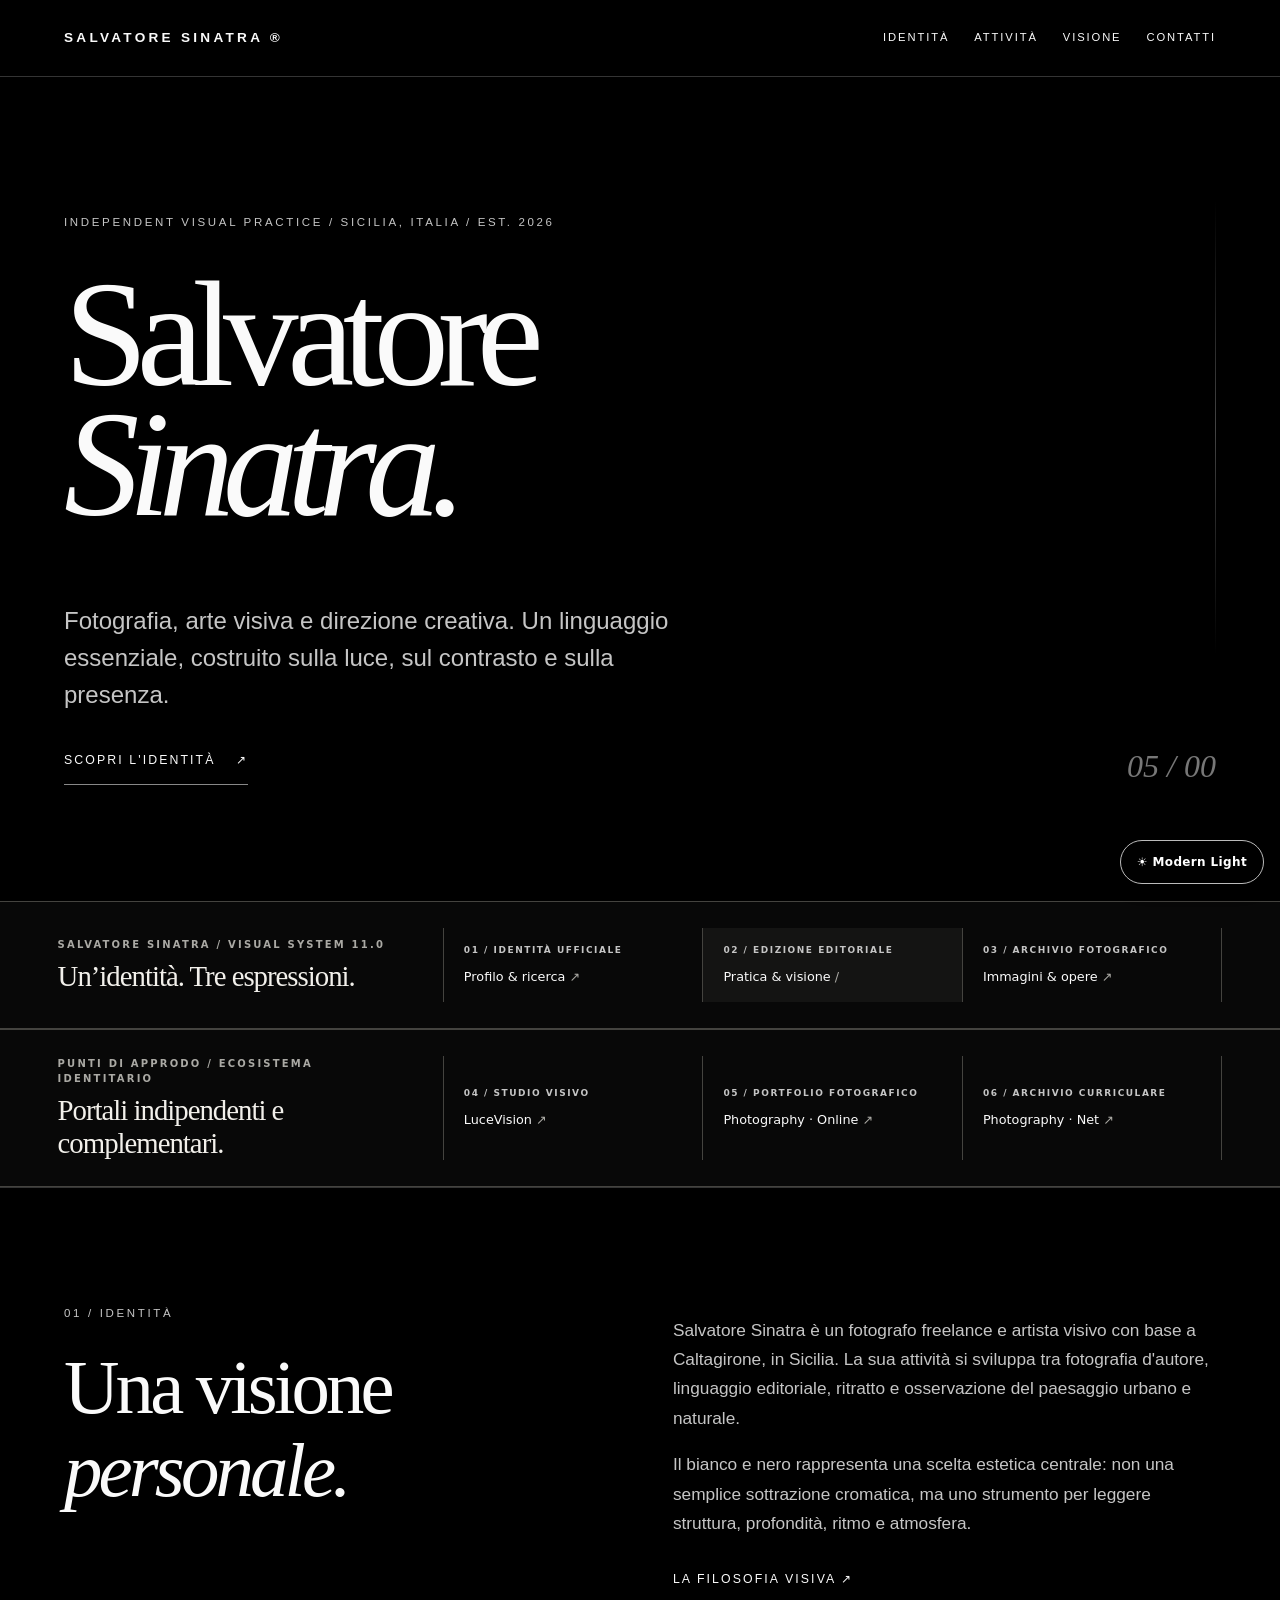
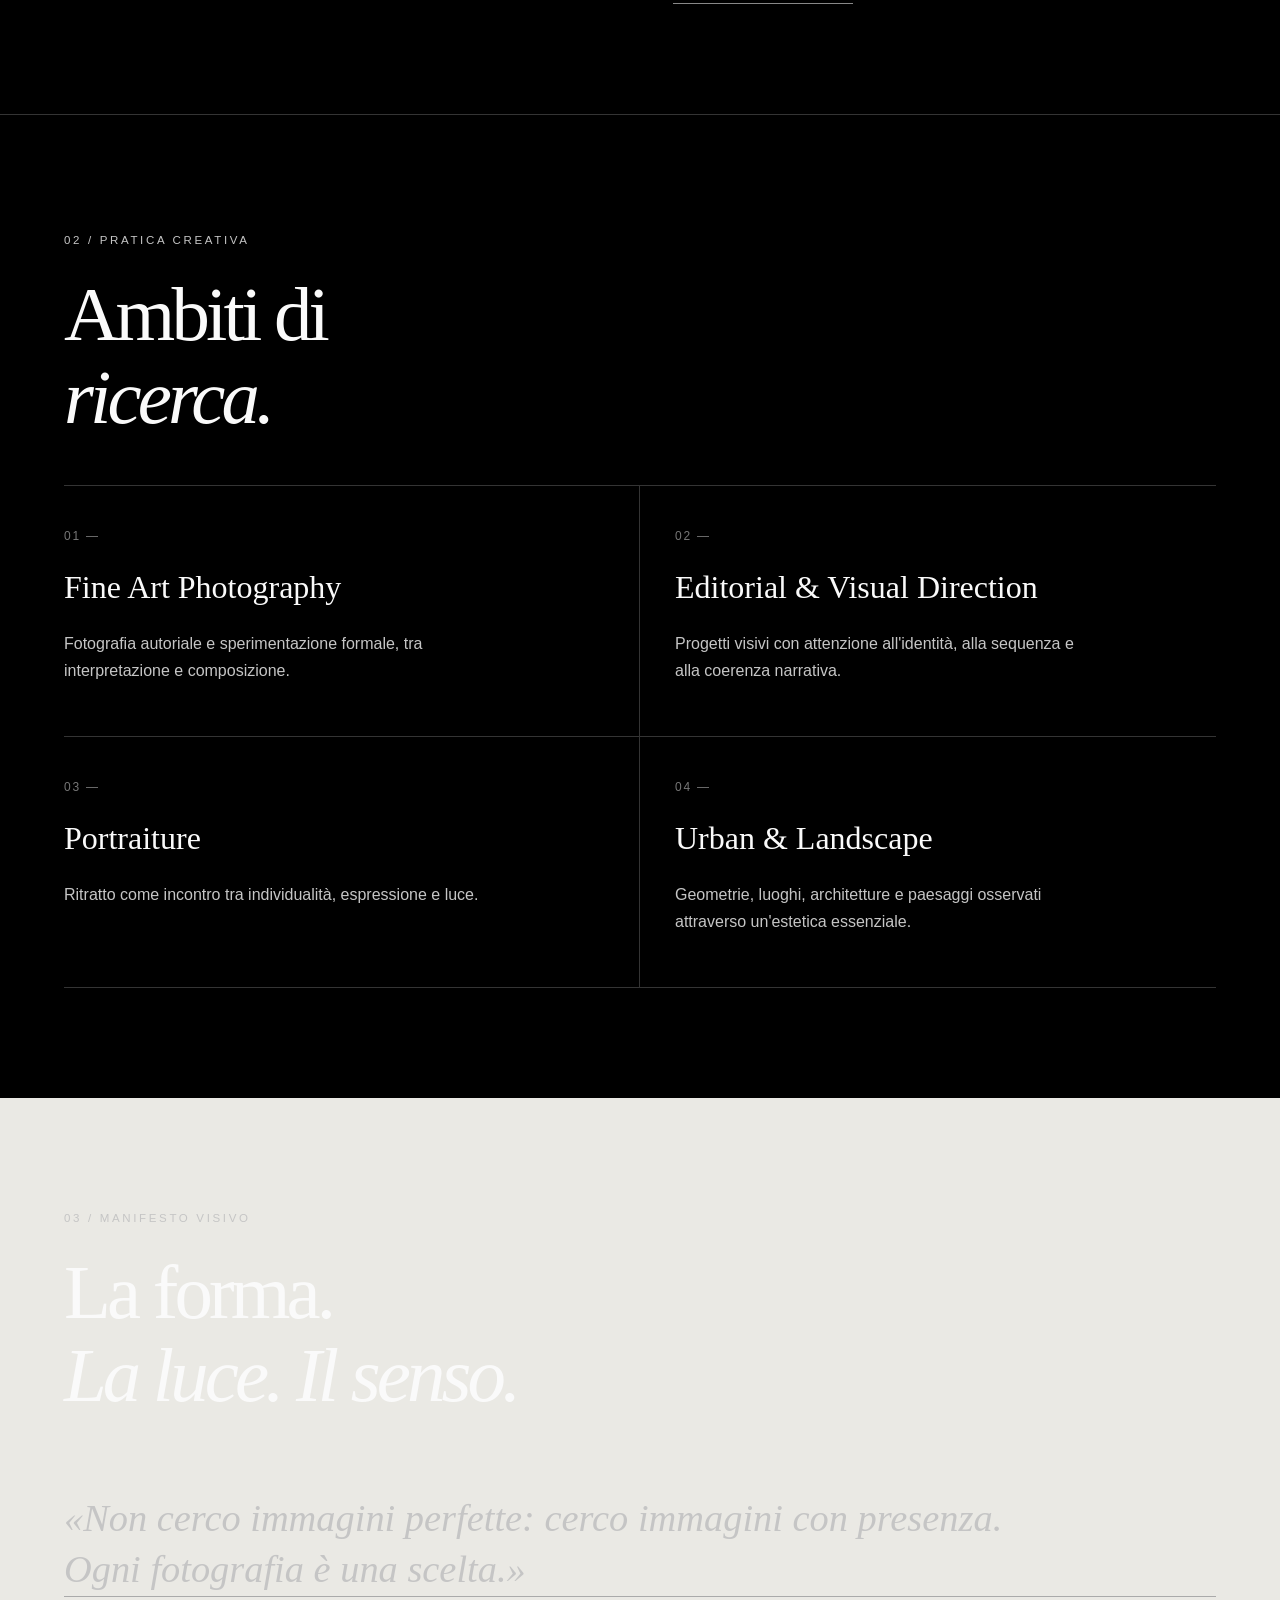
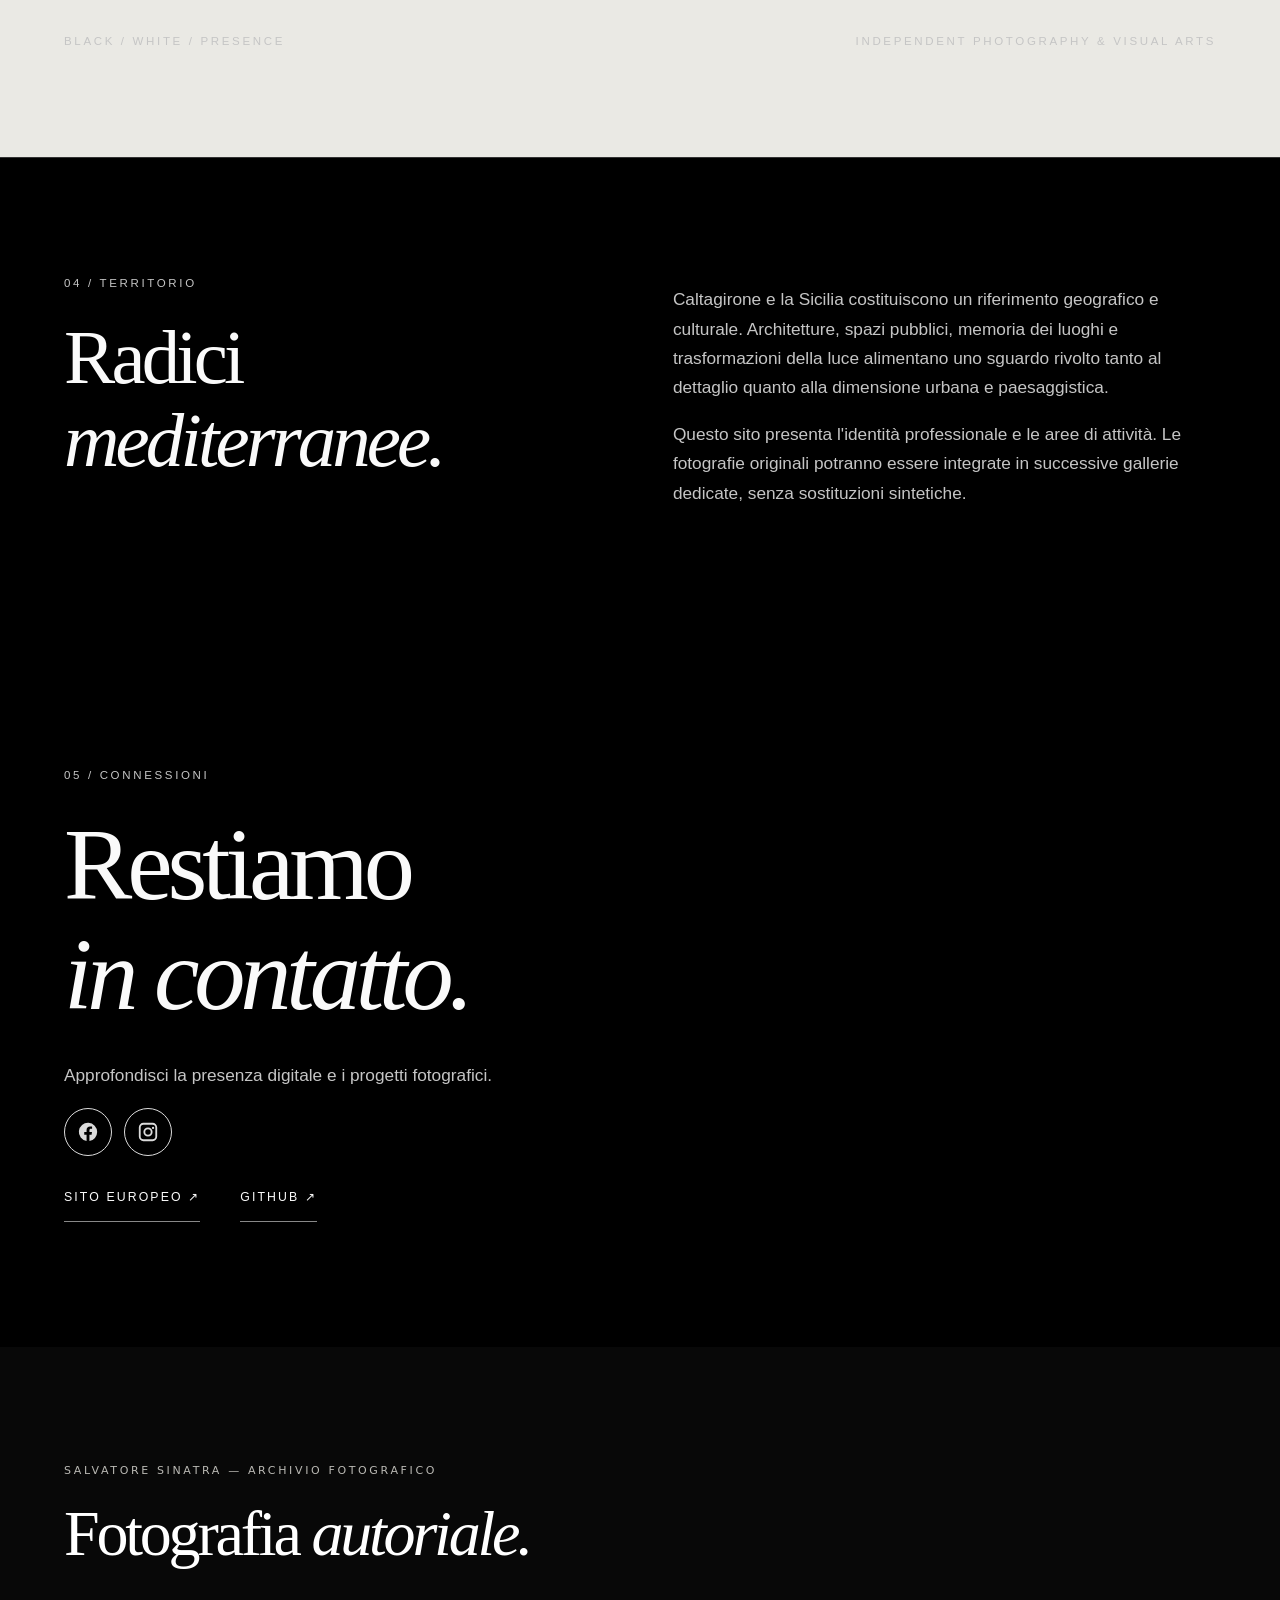
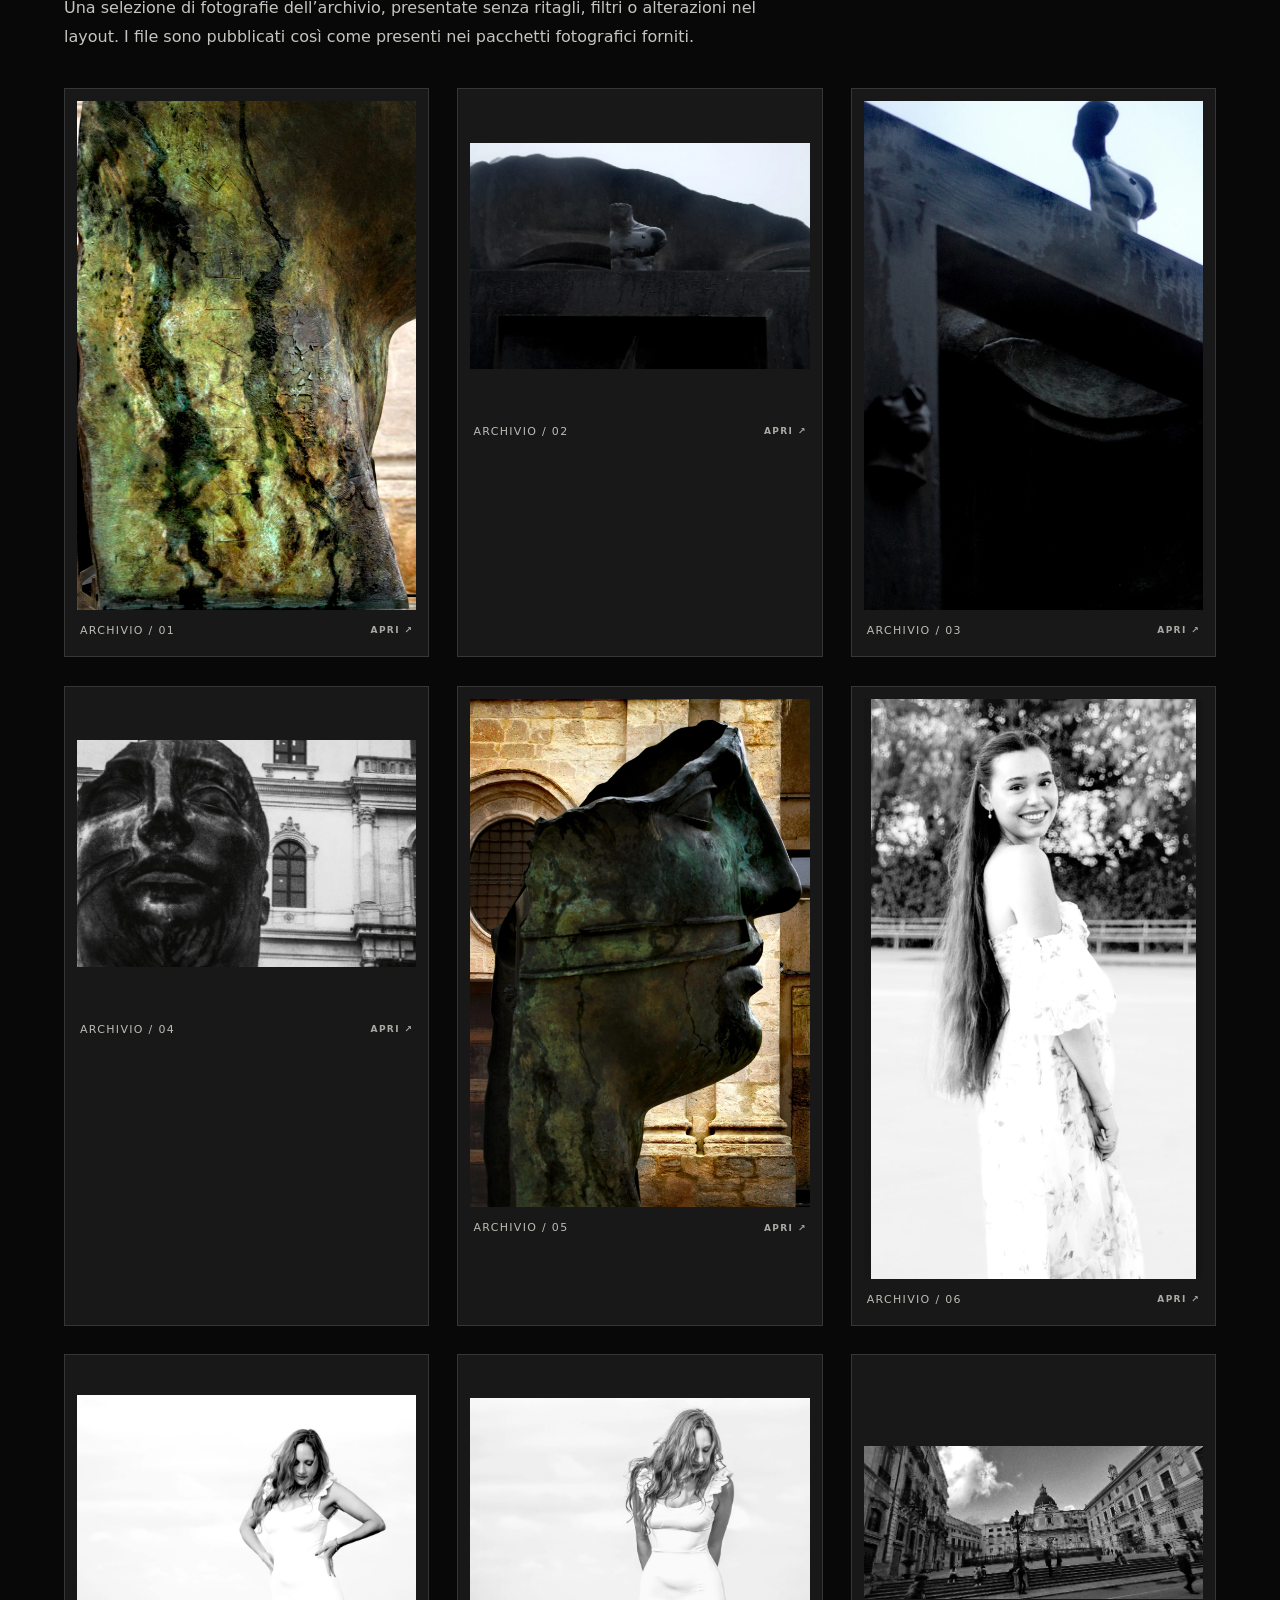
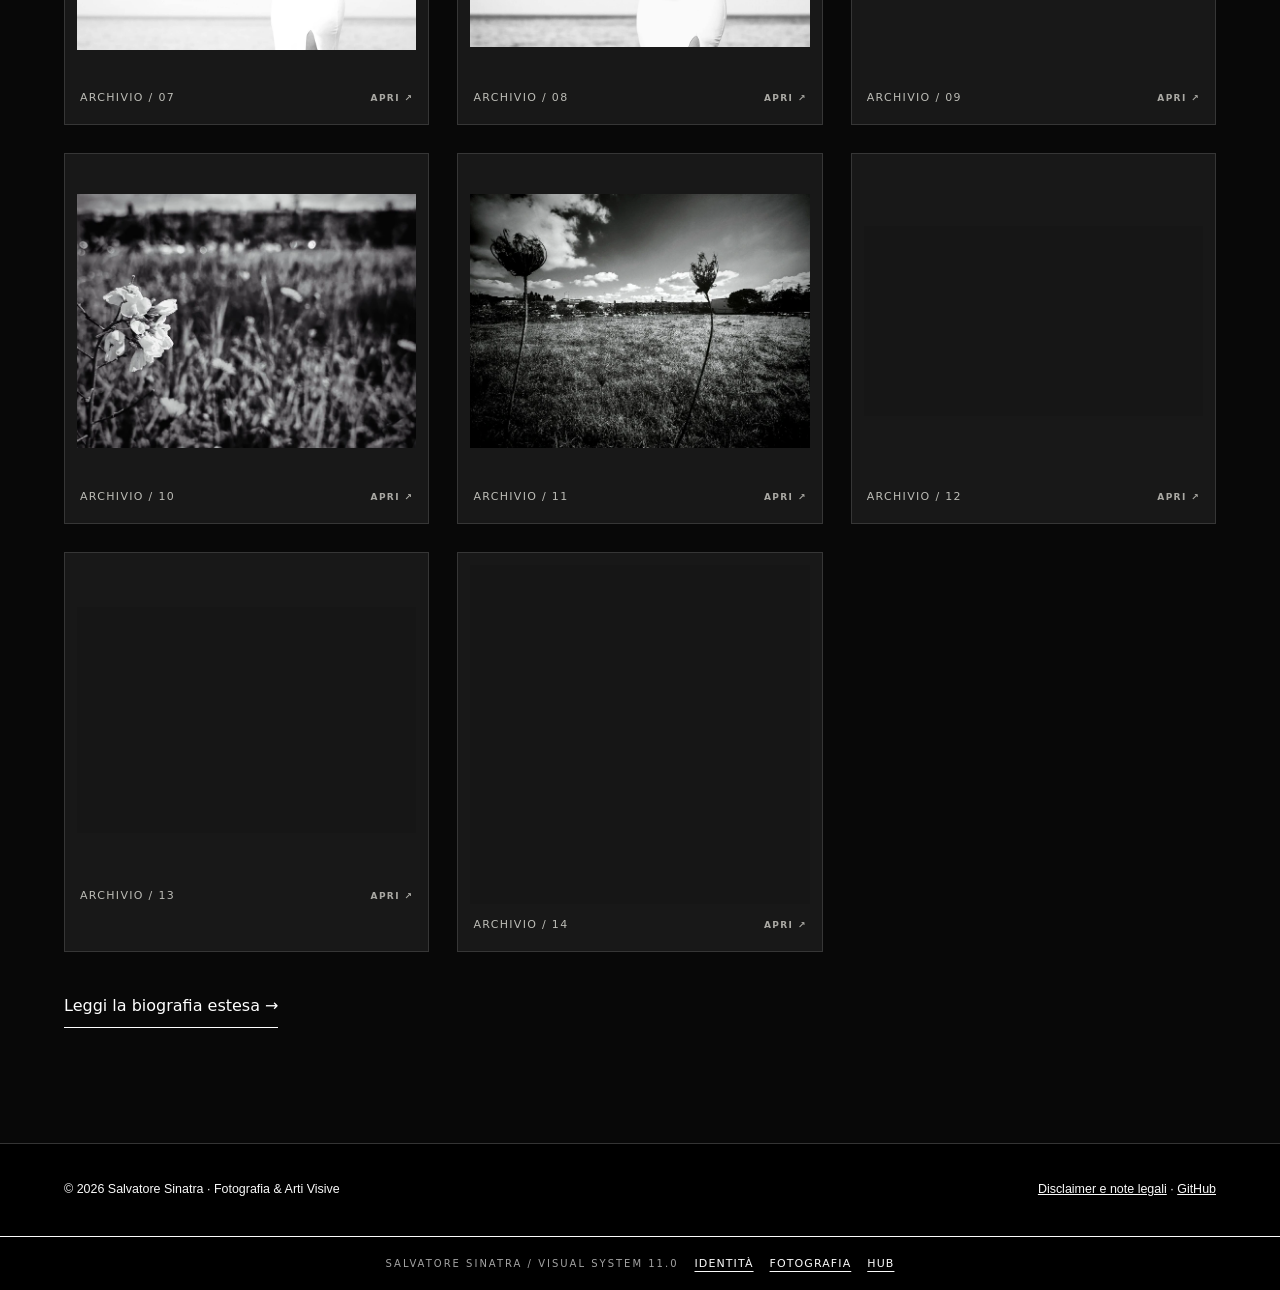
==== index.html @ 45fbf049 "Audit: consolidate verified identity-site links and photographic content integrity" ====
<!doctype html><html lang="it"><head><meta charset="utf-8"><meta name="viewport" content="width=device-width,initial-scale=1"><meta name="theme-color" content="#080808"><meta name="description" content="Salvatore Sinatra, fotografo freelance e artista visivo in Sicilia. Fine art, ritratto, fotografia editoriale, bianco e nero e direzione visiva."><meta property="og:type" content="website"><meta property="og:locale" content="it_IT"><meta property="og:title" content="Salvatore Sinatra — Fotografia &amp; Arti Visive | Website 5.0"><meta property="og:description" content="Salvatore Sinatra, fotografo freelance e artista visivo in Sicilia. Fine art, ritratto, fotografia editoriale, bianco e nero e direzione visiva."><meta property="og:url" content="https://www.salvatore-sinatra.it/"><link rel="canonical" href="https://www.salvatore-sinatra.it/"><title>Salvatore Sinatra — Fotografia & Arti Visive | Website 5.0</title><style>:root{color-scheme:dark;--black:#080808;--white:#f1f0eb;--grey:#a5a5a0;--border:#303030}*{box-sizing:border-box}html{scroll-behavior:smooth}body{margin:0;background:var(--black);color:var(--white);font:16px/1.7 -apple-system,BlinkMacSystemFont,"Segoe UI",sans-serif}a{color:inherit}a:focus-visible{outline:2px solid #fff;outline-offset:5px}.shell{width:min(1380px,90%);margin:auto}.top{position:sticky;top:0;z-index:20;background:#080808ed;border-bottom:1px solid var(--border);backdrop-filter:blur(20px)}.top .shell{min-height:76px;display:flex;align-items:center;justify-content:space-between;gap:24px}.logo{text-decoration:none;font-weight:600;font-size:.85rem;letter-spacing:.24em}.nav{display:flex;gap:25px;flex-wrap:wrap}.nav a{text-decoration:none;font-size:.7rem;letter-spacing:.17em;text-transform:uppercase;color:var(--grey)}.nav a:hover{color:#fff}.tag{font-size:.72rem;text-transform:uppercase;letter-spacing:.23em;color:var(--grey)}.serif,h1,h2,h3{font-family:Georgia,"Times New Roman",serif;font-weight:400}h1{font-size:clamp(4.4rem,11.8vw,12rem);line-height:.86;letter-spacing:-.075em;margin:38px 0 48px}h1 em,h2 em{font-weight:400}h2{font-size:clamp(2.8rem,6vw,6rem);line-height:1.08;letter-spacing:-.05em;margin:22px 0 30px}h3{font-size:2rem;margin:12px 0}.hero{min-height:calc(100svh - 76px);display:flex;flex-direction:column;justify-content:center;padding:90px 0 70px;position:relative}.hero:after{content:"";position:absolute;right:0;top:15%;height:55%;width:1px;background:linear-gradient(transparent,#aaa,transparent);opacity:.4}.hero-bottom{display:flex;justify-content:space-between;align-items:end;gap:30px}.lead{font-size:clamp(1.12rem,2vw,1.5rem);line-height:1.55;max-width:610px;color:#cecec9}.counter{font:italic 2rem Georgia,serif;color:#777}.link{display:inline-flex;align-items:center;gap:20px;text-decoration:none;border-bottom:1px solid #888;padding:13px 0;font-size:.77rem;text-transform:uppercase;letter-spacing:.17em}.link:hover{border-color:white}.section{border-top:1px solid var(--border);padding:110px 0}.two{display:grid;grid-template-columns:1fr 1.1fr;gap:10%}.copy{font-size:1.08rem;color:#bdbdb8;max-width:710px}.quote{font:italic clamp(1.8rem,3vw,3rem)/1.35 Georgia,serif;max-width:970px;margin:75px 0 0}.index{color:#777;font-size:.75rem;letter-spacing:.15em}.services{display:grid;grid-template-columns:repeat(2,1fr);border-top:1px solid var(--border);margin-top:45px}.service{padding:35px 35px 35px 0;border-bottom:1px solid var(--border);min-height:210px}.service:nth-child(odd){border-right:1px solid var(--border)}.service:nth-child(even){padding-left:35px}.service p{color:var(--grey);max-width:420px}.band{background:#eae9e4;color:#101010;padding:105px 0}.band .tag{color:#555}.band .copy{color:#3c3c3c}.details{display:flex;justify-content:space-between;gap:25px;flex-wrap:wrap;padding-top:35px;border-top:1px solid #aaa}.contact{padding:125px 0}.contact h2{font-size:clamp(3.6rem,8vw,9rem)}.foot{border-top:1px solid var(--border);padding:35px 0;color:#92928e;font-size:.78rem}.foot .shell{display:flex;justify-content:space-between;flex-wrap:wrap;gap:20px}.foot a{color:#c3c3bd}.legal{max-width:850px;padding:95px 0 130px}.legal h1{font-size:clamp(3.4rem,7vw,7rem);line-height:1.05}.legal h2{font-size:2rem;margin-top:55px}.legal p{color:#bdbdb8}.legal ul{color:#bdbdb8}@media(max-width:760px){.top .shell{padding:20px 0;align-items:flex-start;flex-direction:column}.nav{gap:13px}.hero{min-height:70svh}.hero-bottom,.two{display:block}.counter{display:none}.section{padding:75px 0}.services{grid-template-columns:1fr}.service:nth-child(odd){border-right:0}.service:nth-child(even){padding-left:0}.band{padding:75px 0}}</style><meta name="design-system-version" content="11.0"><style id="ss-design-system-v10">:root{--ss10-black:#080808;--ss10-white:#f5f5f2;--ss10-muted:#a8a8a4;--ss10-border:#3b3b3b}html{scroll-behavior:smooth}body{font-kerning:normal;-webkit-font-smoothing:antialiased}img{max-width:100%;height:auto}img:not([width]):not([height]){object-fit:contain}a,button{transition:color .2s ease,border-color .2s ease,background-color .2s ease}a:focus-visible,button:focus-visible{outline:2px solid currentColor;outline-offset:4px}h1,h2,h3{text-wrap:balance}p{overflow-wrap:break-word}main{min-width:0}@media(prefers-reduced-motion:reduce){*,*::before,*::after{scroll-behavior:auto!important;animation-duration:.01ms!important;transition-duration:.01ms!important}}@media(max-width:600px){body{overflow-x:hidden}nav{max-width:100%;flex-wrap:wrap}}.ss-v10-signature{font:500 10px/1.5 system-ui,sans-serif;letter-spacing:.2em;text-transform:uppercase;opacity:.65}.ss-v10-links{display:flex;gap:16px;flex-wrap:wrap;align-items:center;justify-content:center;padding:18px 5%;border-top:1px solid currentColor;font:500 11px/1.6 system-ui,sans-serif;letter-spacing:.1em;text-transform:uppercase}.ss-v10-links a{text-decoration:underline;text-underline-offset:4px}.ss-v10-links a:hover{opacity:.65}</style>  <meta name="robots" content="index,follow,max-image-preview:large">
  <meta property="og:site_name" content="Salvatore Sinatra">
  <meta property="og:image" content="https://www.salvatore-sinatra.it/assets/photos/1000022959.webp">
  <meta name="twitter:card" content="summary_large_image">
  <meta name="twitter:title" content="Salvatore Sinatra — Fotografia &amp; Arti Visive | Website 5.0">
  <meta name="twitter:description" content="Salvatore Sinatra, fotografo freelance e artista visivo in Sicilia. Fine art, ritratto, fotografia editoriale, bianco e nero e direzione visiva.">
  <meta name="twitter:image" content="https://www.salvatore-sinatra.it/assets/photos/1000022959.webp">
  <script type="application/ld+json">{"@context":"https://schema.org","@type":"WebSite","name":"Salvatore Sinatra — Fotografia & Arti Visive | Website 5.0","url":"https://www.salvatore-sinatra.it/","description":"Salvatore Sinatra, fotografo freelance e artista visivo in Sicilia. Fine art, ritratto, fotografia editoriale, bianco e nero e direzione visiva.","inLanguage":"it-IT"}</script>
<link rel="stylesheet" href="assets/ss-visual-theme.css"><link rel="stylesheet" href="assets/ss-editorial-v11.css"></head><body><header class="top"><div class="shell"><a class="logo" href="/">SALVATORE SINATRA <span aria-hidden="true">®</span></a><nav class="nav" aria-label="Navigazione principale"><a href="/#identita">Identità</a><a href="/#attivita">Attività</a><a href="/#visione">Visione</a><a href="/#contatti">Contatti</a></nav></div></header><main><section class="hero shell"><span class="tag">Independent visual practice / Sicilia, Italia / Est. 2026</span><h1>Salvatore<br><em>Sinatra.</em></h1><div class="hero-bottom"><div><p class="lead">Fotografia, arte visiva e direzione creativa. Un linguaggio essenziale, costruito sulla luce, sul contrasto e sulla presenza.</p><a class="link" href="#identita">Scopri l'identità <span aria-hidden="true">↗</span></a></div><span class="counter">05 / 00</span></div></section><aside class="ss11-network" aria-label="Sistema editoriale e siti di Salvatore Sinatra"><div class="ss11-network__heading"><span class="ss11-network__eyebrow">SALVATORE SINATRA / VISUAL SYSTEM 11.0</span><strong>Un’identità. Tre espressioni.</strong></div><nav class="ss11-network__links" aria-label="Naviga tra i siti identitari"><a class="ss11-network__link" href="https://salvatoresinatra.it/"><small>01 / IDENTITÀ UFFICIALE</small><span>Profilo & ricerca</span></a><a class="ss11-network__link" href="https://www.salvatore-sinatra.it/" aria-current="page"><small>02 / EDIZIONE EDITORIALE</small><span>Pratica & visione</span></a><a class="ss11-network__link" href="https://www.salvatoresinatraphotography.it/"><small>03 / ARCHIVIO FOTOGRAFICO</small><span>Immagini & opere</span></a></nav></aside><aside class="ss11-network" aria-label="Altri siti autonomi di Salvatore Sinatra"><div class="ss11-network__heading"><span class="ss11-network__eyebrow">PUNTI DI APPRODO / ECOSISTEMA IDENTITARIO</span><strong>Portali indipendenti e complementari.</strong></div><nav class="ss11-network__links" aria-label="Altri punti di approdo di Salvatore Sinatra"><a class="ss11-network__link" href="https://www.lucevision.it/"><small>04 / STUDIO VISIVO</small><span>LuceVision</span></a><a class="ss11-network__link" href="https://www.salvatoresinatraphotography.online/"><small>05 / PORTFOLIO FOTOGRAFICO</small><span>Photography · Online</span></a><a class="ss11-network__link" href="https://www.salvatoresinatraphotography.net/"><small>06 / ARCHIVIO CURRICULARE</small><span>Photography · Net</span></a></nav></aside><section class="section" id="identita"><div class="shell two"><div><span class="tag">01 / Identità</span><h2>Una visione<br><em>personale.</em></h2></div><div class="copy"><p>Salvatore Sinatra è un fotografo freelance e artista visivo con base a Caltagirone, in Sicilia. La sua attività si sviluppa tra fotografia d'autore, linguaggio editoriale, ritratto e osservazione del paesaggio urbano e naturale.</p><p>Il bianco e nero rappresenta una scelta estetica centrale: non una semplice sottrazione cromatica, ma uno strumento per leggere struttura, profondità, ritmo e atmosfera.</p><a class="link" href="#visione">La filosofia visiva ↗</a></div></div></section><section class="section" id="attivita"><div class="shell"><span class="tag">02 / Pratica creativa</span><h2>Ambiti di<br><em>ricerca.</em></h2><div class="services"><article class="service"><span class="index">01 —</span><h3>Fine Art Photography</h3><p>Fotografia autoriale e sperimentazione formale, tra interpretazione e composizione.</p></article><article class="service"><span class="index">02 —</span><h3>Editorial & Visual Direction</h3><p>Progetti visivi con attenzione all'identità, alla sequenza e alla coerenza narrativa.</p></article><article class="service"><span class="index">03 —</span><h3>Portraiture</h3><p>Ritratto come incontro tra individualità, espressione e luce.</p></article><article class="service"><span class="index">04 —</span><h3>Urban & Landscape</h3><p>Geometrie, luoghi, architetture e paesaggi osservati attraverso un'estetica essenziale.</p></article></div></div></section><section class="band" id="visione"><div class="shell"><span class="tag">03 / Manifesto visivo</span><h2>La forma.<br><em>La luce. Il senso.</em></h2><p class="quote">«Non cerco immagini perfette: cerco immagini con presenza. Ogni fotografia è una scelta.»</p><div class="details"><span class="tag">Black / White / Presence</span><span class="tag">Independent photography & visual arts</span></div></div></section><section class="section"><div class="shell two"><div><span class="tag">04 / Territorio</span><h2>Radici<br><em>mediterranee.</em></h2></div><div class="copy"><p>Caltagirone e la Sicilia costituiscono un riferimento geografico e culturale. Architetture, spazi pubblici, memoria dei luoghi e trasformazioni della luce alimentano uno sguardo rivolto tanto al dettaglio quanto alla dimensione urbana e paesaggistica.</p><p>Questo sito presenta l'identità professionale e le aree di attività. Le fotografie originali potranno essere integrate in successive gallerie dedicate, senza sostituzioni sintetiche.</p></div></div></section><section class="contact shell" id="contatti"><span class="tag">05 / Connessioni</span><h2>Restiamo<br><em>in contatto.</em></h2><p class="copy">Approfondisci la presenza digitale e i progetti fotografici.</p><official-social-links></official-social-links><script src="assets/official-social-links.js" defer></script><a class="link" href="https://www.salvatore-sinatra.eu/" rel="noopener noreferrer">Sito europeo ↗</a><span style="display:inline-block;width:40px"></span><a class="link" href="https://github.com/salvatoresinatra0001-ux" rel="noopener noreferrer">GitHub ↗</a></section><style id="ss-photo-gallery-style-v10">
#ss-photo-gallery-v10{padding:clamp(50px,9vw,120px) 5vw;background:#101010;color:#f4f3ef;font-family:system-ui,-apple-system,BlinkMacSystemFont,"Segoe UI",sans-serif}
#ss-photo-gallery-v10 .ss-gallery-inner{max-width:1400px;margin:auto}
#ss-photo-gallery-v10 .ss-photo-overline{font-size:11px;letter-spacing:.24em;text-transform:uppercase;color:#bab9b4}
#ss-photo-gallery-v10 h2{font-family:Georgia,serif;font-weight:400;font-size:clamp(32px,5vw,68px);line-height:1.1;margin:18px 0 25px;color:#fff}
#ss-photo-gallery-v10 p{max-width:750px;color:#c5c5c0;line-height:1.8}
#ss-photo-gallery-v10 .ss-photo-grid{display:grid;grid-template-columns:repeat(3,minmax(0,1fr));gap:clamp(12px,2.2vw,30px);margin-top:36px}
#ss-photo-gallery-v10 figure{margin:0;min-width:0;background:#181818;border:1px solid #363636;padding:12px}
#ss-photo-gallery-v10 img{display:block;width:100%;height:auto;max-height:580px;object-fit:contain;background:#161616}
#ss-photo-gallery-v10 figcaption{padding:12px 3px 4px;color:#bcbcb6;font-size:11px;letter-spacing:.12em;text-transform:uppercase}
#ss-photo-gallery-v10 .ss-bio-link{display:inline-block;margin-top:32px;border-bottom:1px solid currentColor;padding:8px 0;color:#fff;text-decoration:none}
@media(max-width:900px){#ss-photo-gallery-v10 .ss-photo-grid{grid-template-columns:repeat(2,minmax(0,1fr))}}
@media(max-width:560px){#ss-photo-gallery-v10 .ss-photo-grid{grid-template-columns:1fr}}
</style>
<section id="ss-photo-gallery-v10" aria-labelledby="ss-gallery-title"><div class="ss-gallery-inner">
  <div class="ss-photo-overline">Salvatore Sinatra — Archivio fotografico</div>
  <h2 id="ss-gallery-title">Fotografia <em>autoriale.</em></h2>
  <p>Una selezione di fotografie dell’archivio, presentate senza ritagli, filtri o alterazioni nel layout. I file sono pubblicati così come presenti nei pacchetti fotografici forniti.</p>
  <div class="ss-photo-grid">
    <figure><img src="assets/photos/1000022959.webp" alt="Fotografia autoriale di Salvatore Sinatra, immagine 01" loading="lazy" decoding="async"><figcaption>Archivio / 01</figcaption></figure>
    <figure><img src="assets/photos/1000022960.webp" alt="Fotografia autoriale di Salvatore Sinatra, immagine 02" loading="lazy" decoding="async"><figcaption>Archivio / 02</figcaption></figure>
    <figure><img src="assets/photos/1000022961.webp" alt="Fotografia autoriale di Salvatore Sinatra, immagine 03" loading="lazy" decoding="async"><figcaption>Archivio / 03</figcaption></figure>
    <figure><img src="assets/photos/1000022968.webp" alt="Fotografia autoriale di Salvatore Sinatra, immagine 04" loading="lazy" decoding="async"><figcaption>Archivio / 04</figcaption></figure>
    <figure><img src="assets/photos/1000023052.webp" alt="Fotografia autoriale di Salvatore Sinatra, immagine 05" loading="lazy" decoding="async"><figcaption>Archivio / 05</figcaption></figure>
    <figure><img src="assets/photos/1000023099.webp" alt="Fotografia autoriale di Salvatore Sinatra, immagine 06" loading="lazy" decoding="async"><figcaption>Archivio / 06</figcaption></figure>
    <figure><img src="assets/photos/1000023107.webp" alt="Fotografia autoriale di Salvatore Sinatra, immagine 07" loading="lazy" decoding="async"><figcaption>Archivio / 07</figcaption></figure>
    <figure><img src="assets/photos/1000023108.webp" alt="Fotografia autoriale di Salvatore Sinatra, immagine 08" loading="lazy" decoding="async"><figcaption>Archivio / 08</figcaption></figure>
    <figure><img src="assets/photos/467305712_122122964054394208_3311720588704344469_n%20%281%29.webp" alt="Fotografia autoriale di Salvatore Sinatra, immagine 09" loading="lazy" decoding="async"><figcaption>Archivio / 09</figcaption></figure>
    <figure><img src="assets/photos/473782319_577925235085140_2811685960131535709_n.webp" alt="Fotografia autoriale di Salvatore Sinatra, immagine 10" loading="lazy" decoding="async"><figcaption>Archivio / 10</figcaption></figure>
    <figure><img src="assets/photos/475974931_590899060454424_2349021340754761144_n.webp" alt="Fotografia autoriale di Salvatore Sinatra, immagine 11" loading="lazy" decoding="async"><figcaption>Archivio / 11</figcaption></figure>
    <figure><img src="assets/photos/476558959_595280760016254_7209493691133244539_n.webp" alt="Fotografia autoriale di Salvatore Sinatra, immagine 12" loading="lazy" decoding="async"><figcaption>Archivio / 12</figcaption></figure>
    <figure><img src="assets/photos/480542509_599351712942492_5895601628253863716_n.webp" alt="Fotografia autoriale di Salvatore Sinatra, immagine 13" loading="lazy" decoding="async"><figcaption>Archivio / 13</figcaption></figure>
    <figure><img src="assets/photos/F1.webp" alt="Fotografia autoriale di Salvatore Sinatra, immagine 14" loading="lazy" decoding="async"><figcaption>Archivio / 14</figcaption></figure>
  </div><a class="ss-bio-link" href="biografia.html">Leggi la biografia estesa &rarr;</a>
</div></section>
</main><footer class="foot"><div class="shell"><span>© 2026 Salvatore Sinatra · Fotografia & Arti Visive</span><span><a href="/disclaimer.html">Disclaimer e note legali</a> · <a href="https://github.com/salvatoresinatra0001-ux" rel="noopener noreferrer">GitHub</a></span></div></footer><nav class="ss-v10-links" aria-label="Rete dei siti Salvatore Sinatra"><span class="ss-v10-signature">Salvatore Sinatra / Visual System 11.0</span><a href="https://www.salvatore-sinatra.it/">Identità</a><a href="https://www.salvatoresinatraphotography.it/">Fotografia</a><a href="https://salvatoresinatra0001-ux.github.io/">Hub</a></nav><script src="assets/ss-visual-theme.js" defer></script><script src="assets/ss-editorial-v11.js" defer></script></body></html>
---- assets/ss-visual-theme.css ----
/* Salvatore Sinatra — site-safe theme overrides, V2.1. Images are intentionally unaffected. */
.ss-theme-switch{position:fixed;right:max(16px,env(safe-area-inset-right));bottom:max(16px,env(safe-area-inset-bottom));z-index:10000;display:inline-flex;align-items:center;justify-content:center;min-height:44px;padding:11px 16px;border-radius:999px;border:1px solid currentColor;background:#080808;color:#fff;font:600 12px/1.2 system-ui,sans-serif;letter-spacing:.03em;cursor:pointer;box-shadow:0 4px 18px #0005}
.ss-theme-switch:focus-visible{outline:3px solid #818cf8;outline-offset:3px}
html[data-ss-theme="light"]{color-scheme:light;--black:#fafaf8;--white:#171717;--grey:#525252;--border:#d5d5d5;--ink:#181818;--muted:#565656;--line:#d5d5d5}
html[data-ss-theme="light"] body{background:#fafaf8!important;color:#171717!important}
html[data-ss-theme="light"] :is(header,footer,.top,.site-header,.footer,.foot,.bar,.social-home,.social-widget,.tile,.item,.card,.contact-section,.contact,.section,main,aside){color:#171717}
html[data-ss-theme="light"] :is(header,footer,.top,.site-header,.footer,.foot,.bar,.social-home,.social-widget){background-color:#fafaf8!important;border-color:#d0d0d0!important}
html[data-ss-theme="light"] :is(p,.copy,.lead,.intro,.note,.eyebrow,.tag,.tile p,.item p,figcaption,small){color:#454545!important}
html[data-ss-theme="light"] :is(h1,h2,h3,h4,a,.brand,.wordmark,.logo){color:#171717}
html[data-ss-theme="light"] :is(.button,.ss-theme-switch){background:#fff;color:#171717;border-color:#777}
html[data-ss-theme="light"] :is(.hero,.view,.hero-bottom,.grid,.tiles){background-color:transparent}
html[data-ss-theme="light"] :is(.ss-photo-gallery-v10,#ss-photo-gallery-v10){background:#f3f3f1!important;color:#171717!important}
html[data-ss-theme="light"] :is(.ss-photo-gallery-v10,#ss-photo-gallery-v10) :is(h2,h3,p,figcaption){color:#171717!important}
html[data-ss-theme="dark"]{color-scheme:dark;--black:#000;--white:#fafafa;--grey:#bbb;--border:#343434;--ink:#fafafa;--muted:#bbb;--line:#343434}
html[data-ss-theme="dark"] body{background:#000!important;color:#fafafa!important}
html[data-ss-theme="dark"] :is(header,footer,.top,.site-header,.footer,.foot,.bar,.social-home,.social-widget){background-color:#000!important;color:#fafafa;border-color:#343434!important}
html[data-ss-theme="dark"] :is(p,.copy,.lead,.intro,.note,.eyebrow,.tag,.tile p,.item p,figcaption,small){color:#c5c5c5}
html[data-ss-theme="dark"] :is(h1,h2,h3,h4,a,.brand,.wordmark,.logo){color:#fafafa}
html[data-ss-theme="dark"] .ss-theme-switch{background:#000;color:#fff;border-color:#bbb}
html[data-ss-theme="dark"] :is(.ss-photo-gallery-v10,#ss-photo-gallery-v10){background:#080808!important;color:#fafafa!important}
@media(max-width:600px){.ss-theme-switch{font-size:11px;padding:10px 12px;max-width:calc(100vw - 32px)}}
@media(prefers-reduced-motion:reduce){.ss-theme-switch{transition:none}}
---- assets/ss-editorial-v11.css ----
/* SALVATORE SINATRA — VISUAL IDENTITY SYSTEM 11.0
   Shared, progressive editorial layer. Non-destructive to original photography. */
:root{--ss11-ink:#f2f0eb;--ss11-muted:#aaa9a4;--ss11-line:#44433f;--ss11-surface:#141413;--ss11-bg:#080808;--ss11-ease:cubic-bezier(.22,1,.36,1)}
html[data-ss-theme="light"]{--ss11-ink:#191919;--ss11-muted:#565651;--ss11-line:#c7c6c1;--ss11-surface:#eeede8;--ss11-bg:#fafaf8}
html{scroll-padding-top:clamp(78px,9vh,110px)}
body{font-kerning:normal;text-rendering:optimizeLegibility}
::selection{background:#d1cdc3;color:#101010}
:where(a,button,input):focus-visible{outline:2px solid var(--ss11-ink);outline-offset:4px}
:where(.top,.site-header,body>header){isolation:isolate}
:where(.nav a,header nav a){text-decoration-thickness:1px;text-underline-offset:7px}
:where(.hero) h1{font-feature-settings:"kern" 1;text-wrap:balance}
:where(.section,.contact,.contact-section) h2{font-kerning:normal;text-wrap:balance}
:where(.service,.item,.atlas-pillar-grid article,.atlas-project-list article,.atlas-directory article,.collection){
  transition:border-color .35s var(--ss11-ease),background-color .35s var(--ss11-ease),transform .35s var(--ss11-ease)}
:where(.service,.item,.atlas-pillar-grid article,.atlas-project-list article,.atlas-directory article,.collection):hover{border-color:var(--ss11-muted)}
@media (hover:hover) and (prefers-reduced-motion:no-preference){
  :where(.service,.item,.atlas-pillar-grid article,.atlas-project-list article,.atlas-directory article):hover{transform:translateY(-3px)}
}
.ss11-progress{position:fixed;inset:0 auto auto 0;z-index:12000;width:0;height:3px;pointer-events:none;background:var(--ss11-ink);box-shadow:0 0 10px #7775;transition:width .08s linear}
.ss11-network{display:grid;grid-template-columns:minmax(190px,.9fr) minmax(0,2.1fr);align-items:stretch;gap:clamp(20px,4vw,70px);padding:26px clamp(22px,4.5vw,86px);background:var(--ss11-bg);border-top:1px solid var(--ss11-line);border-bottom:1px solid var(--ss11-line);color:var(--ss11-ink)}
.ss11-network__heading{display:flex;flex-direction:column;gap:8px;justify-content:center}
.ss11-network__eyebrow{color:var(--ss11-muted);font:600 10px/1.5 system-ui,sans-serif;letter-spacing:.22em;text-transform:uppercase}
.ss11-network__heading strong{font:400 clamp(20px,2.25vw,33px)/1.15 Georgia,serif;letter-spacing:-.035em}
.ss11-network__links{display:grid;grid-template-columns:repeat(3,minmax(0,1fr));border-left:1px solid var(--ss11-line)}
.ss11-network__link{display:flex;min-width:0;flex-direction:column;justify-content:center;gap:10px;padding:16px 20px;border-right:1px solid var(--ss11-line);text-decoration:none;color:inherit;transition:background-color .25s,color .25s}
.ss11-network__link:hover,.ss11-network__link:focus-visible{background:var(--ss11-surface)}
.ss11-network__link[aria-current="page"]{background:var(--ss11-surface)}
.ss11-network__link small{font:600 9px/1.5 system-ui,sans-serif;letter-spacing:.17em;text-transform:uppercase;color:var(--ss11-muted)}
.ss11-network__link span{font:500 clamp(12px,1vw,15px)/1.45 system-ui,sans-serif;overflow-wrap:anywhere}
.ss11-network__link span:after{content:" ↗";color:var(--ss11-muted)}
.ss11-network__link[aria-current="page"] span:after{content:" /"}
#ss-photo-gallery-v10 .ss-photo-grid{gap:clamp(16px,2.3vw,32px)}
#ss-photo-gallery-v10 figure{border-color:var(--ss11-line);transition:border-color .3s,background-color .3s}
#ss-photo-gallery-v10 figure:hover{border-color:var(--ss11-ink);background:var(--ss11-surface)}
#ss-photo-gallery-v10 .ss11-photo-trigger{display:block;width:100%;padding:0;border:0;background:transparent;color:inherit;cursor:zoom-in;text-align:inherit}
#ss-photo-gallery-v10 .ss11-photo-trigger img{width:100%;height:auto;object-fit:contain}
#ss-photo-gallery-v10 figcaption{display:flex;justify-content:space-between;align-items:center;gap:12px}
#ss-photo-gallery-v10 figcaption:after{content:"APRI ↗";font:600 9px/1.5 system-ui,sans-serif;letter-spacing:.15em;color:var(--ss11-muted)}
.ss11-lightbox{border:1px solid #61615d;background:#090909;color:#f2f0eb;box-shadow:0 30px 100px #000b;padding:clamp(16px,3vw,36px);width:min(1180px,96vw);max-width:96vw;max-height:96dvh;overscroll-behavior:contain}
.ss11-lightbox::backdrop{background:rgba(0,0,0,.92);backdrop-filter:blur(8px)}
.ss11-lightbox__bar,.ss11-lightbox__nav{display:flex;align-items:center;justify-content:space-between;gap:20px}
.ss11-lightbox__bar{border-bottom:1px solid #42423f;padding-bottom:16px}
.ss11-lightbox__eyebrow{font:600 10px/1.5 system-ui,sans-serif;letter-spacing:.21em;color:#a9a9a5}
.ss11-lightbox button{font:600 11px/1.4 system-ui,sans-serif;letter-spacing:.12em;color:#f2f0eb;border:1px solid #686862;background:transparent;padding:11px 14px;cursor:pointer}
.ss11-lightbox button:hover,.ss11-lightbox button:focus-visible{background:#ededeb;color:#111}
.ss11-lightbox button:disabled{opacity:.35;cursor:not-allowed}
.ss11-lightbox__image{display:block;width:100%;height:auto;max-height:calc(96dvh - 220px);object-fit:contain;margin:18px auto;background:#090909}
.ss11-lightbox__nav{border-top:1px solid #42423f;padding-top:16px}
.ss11-lightbox__caption{color:#bcbcb9;font:400 12px/1.5 system-ui,sans-serif;max-width:55%;text-align:center}
.ss11-lightbox__count{color:#bcbcb9;font-size:11px}
@media(max-width:900px){.ss11-network{grid-template-columns:1fr;gap:18px}.ss11-network__links{border-top:1px solid var(--ss11-line)}}
@media(max-width:620px){.ss11-network{padding:24px 6vw}.ss11-network__links{grid-template-columns:1fr;border-left:0}.ss11-network__link{flex-direction:row;justify-content:space-between;gap:20px;border-right:0;border-bottom:1px solid var(--ss11-line);padding:16px 0}.ss11-network__link span{font-size:12px}.ss11-lightbox__caption{font-size:10px}.ss11-lightbox__nav{flex-wrap:wrap}.ss11-lightbox__nav button{flex:1}}
@media(prefers-reduced-motion:reduce){.ss11-progress,.ss11-network__link,:where(.service,.item,.atlas-pillar-grid article,.atlas-project-list article,.atlas-directory article,.collection){transition:none!important}}

/* V11.1 — monochrome contrast, navigation and safe visual defaults */
:where(.top .nav a,body>header nav a)[aria-current="location"]{color:var(--ss11-ink);text-decoration:underline;text-decoration-color:var(--ss11-muted);text-underline-offset:8px}
html[data-ss-theme="light"] #ss-photo-gallery-v10 figure{background:#eeede8;border-color:var(--ss11-line)}
html[data-ss-theme="light"] #ss-photo-gallery-v10 .ss11-photo-trigger img{background:#e5e4df}
html[data-ss-theme="light"] #ss-photo-gallery-v10 figcaption{color:#33332f}
html[data-ss-theme="light"] .ss11-progress{background:#222}

/* V11.3 — reserve interactive area for native lazy-loading images.
   Original images and intrinsic aspect ratios are never cropped. */
#ss-photo-gallery-v10 .ss11-photo-trigger{
  min-height:clamp(180px,26vw,310px);
  display:grid;
  place-items:center;
}
#ss-photo-gallery-v10 .ss11-photo-trigger img{
  object-fit:contain;
  max-height:580px;
}
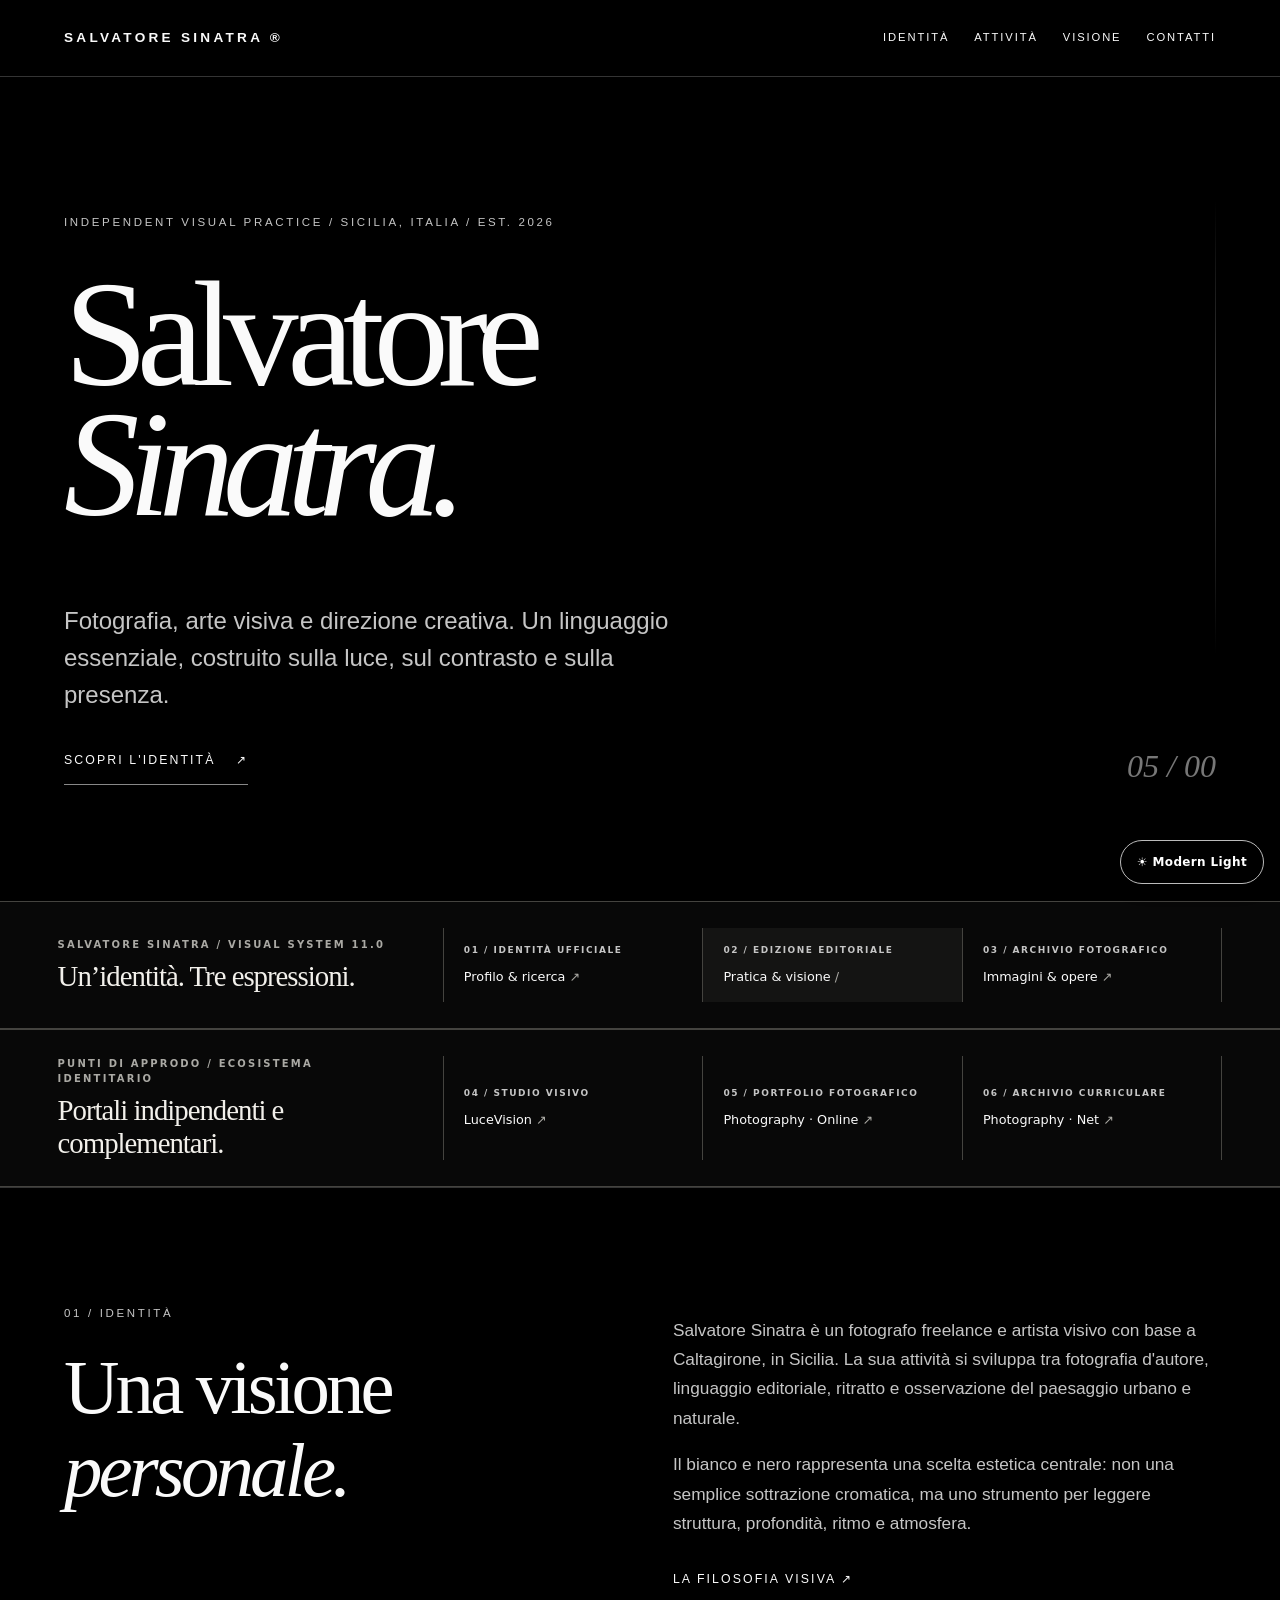
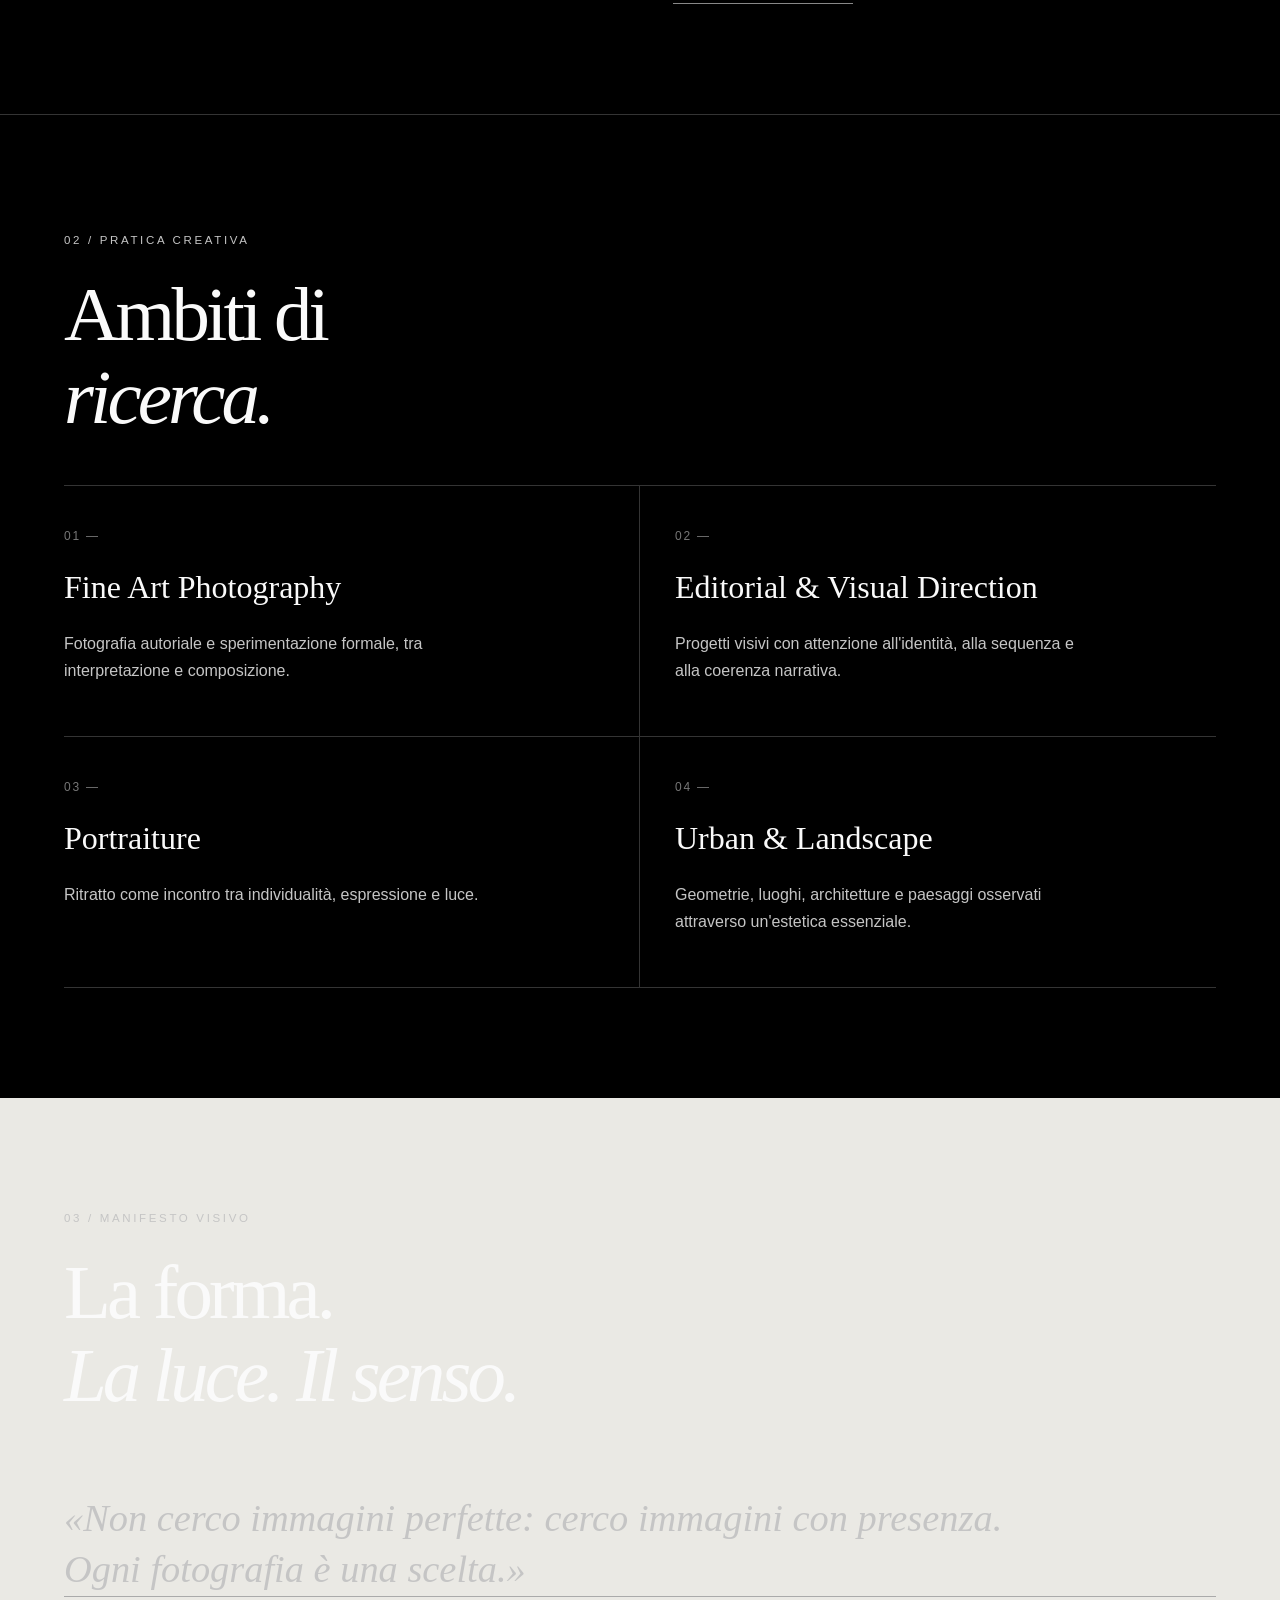
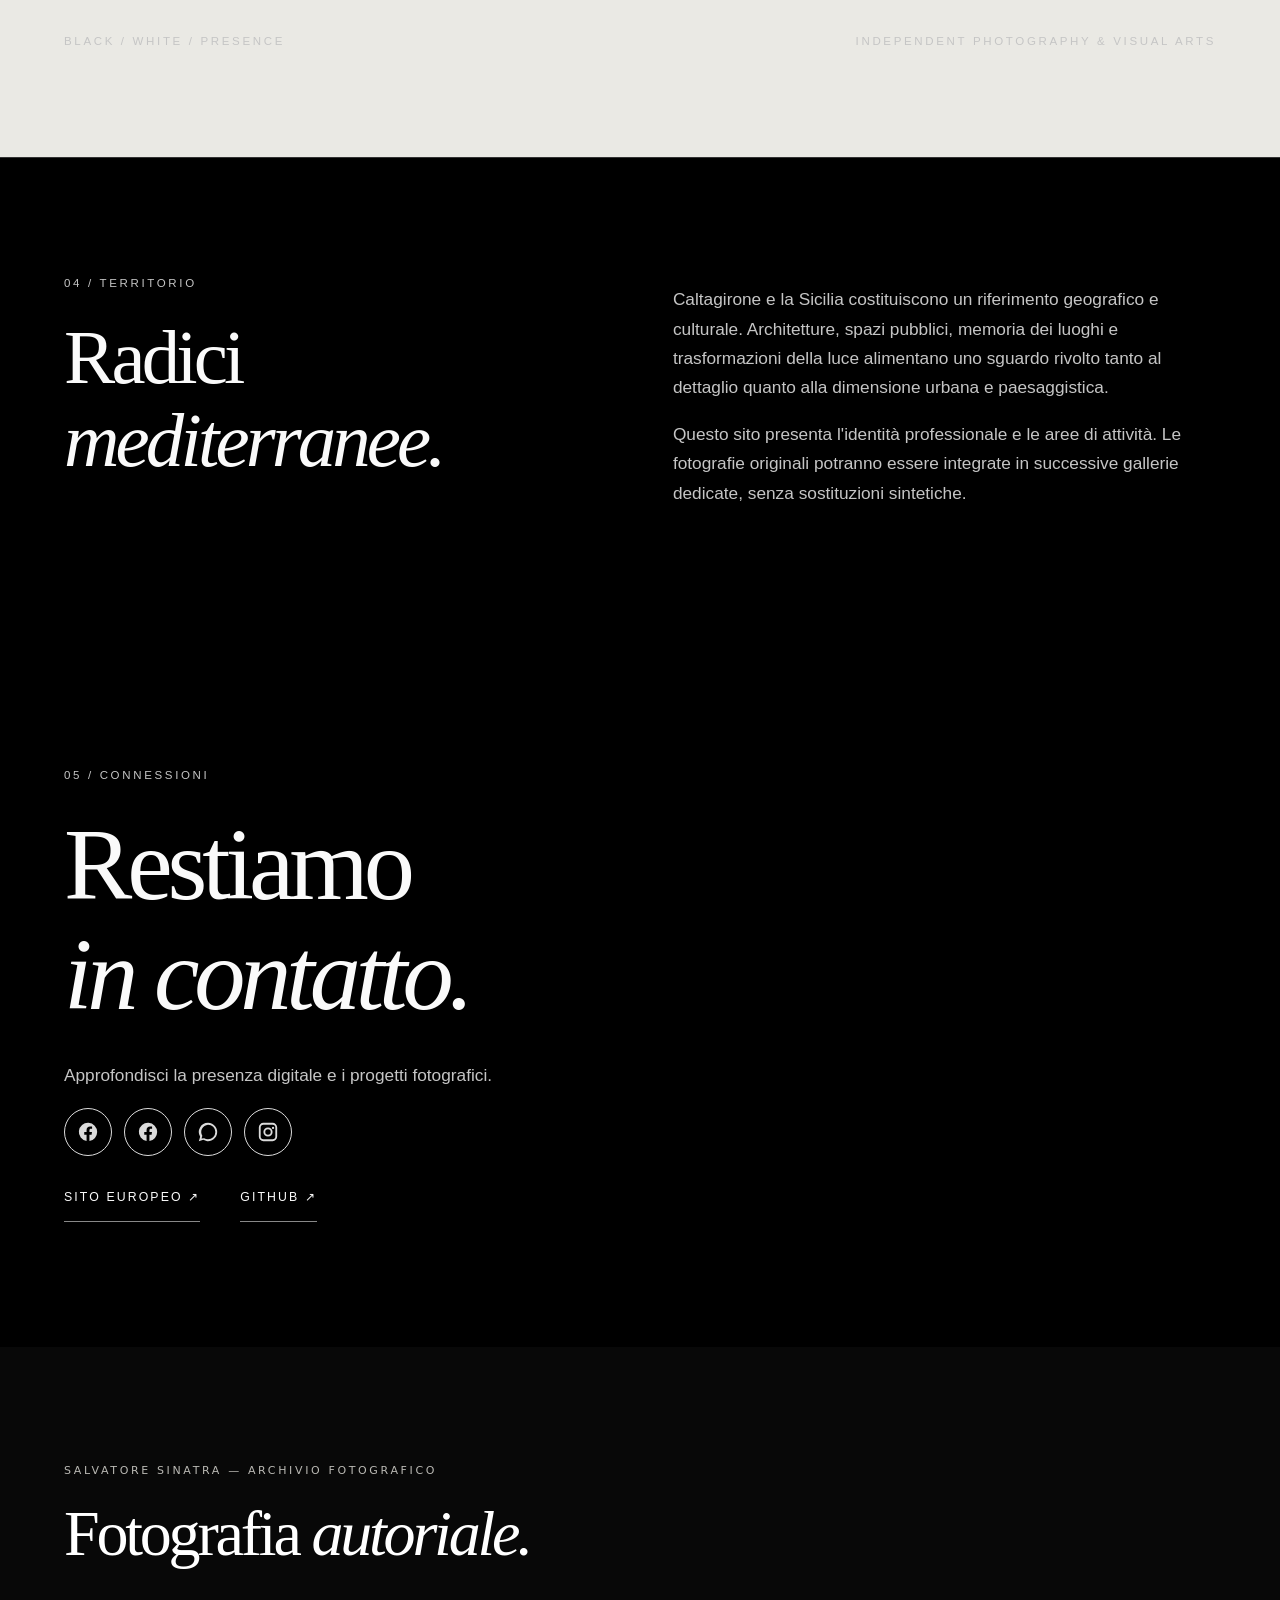
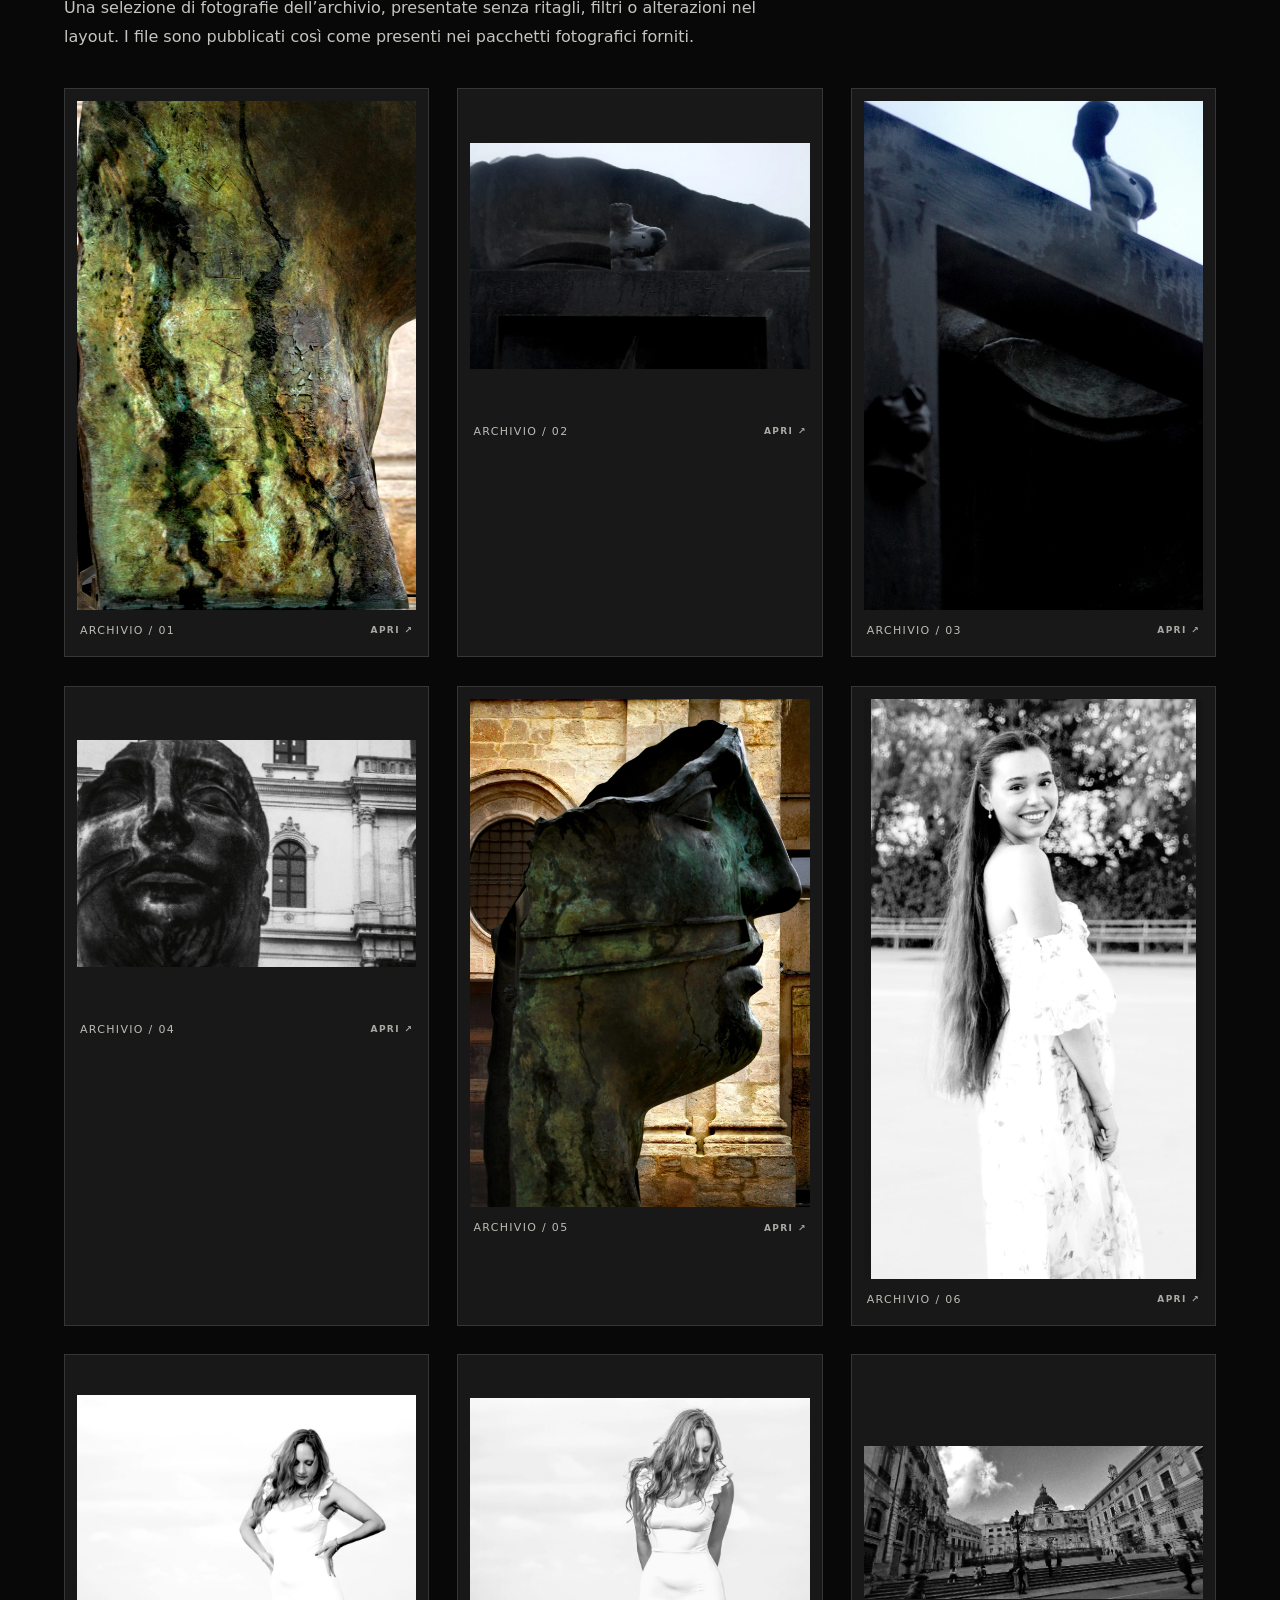
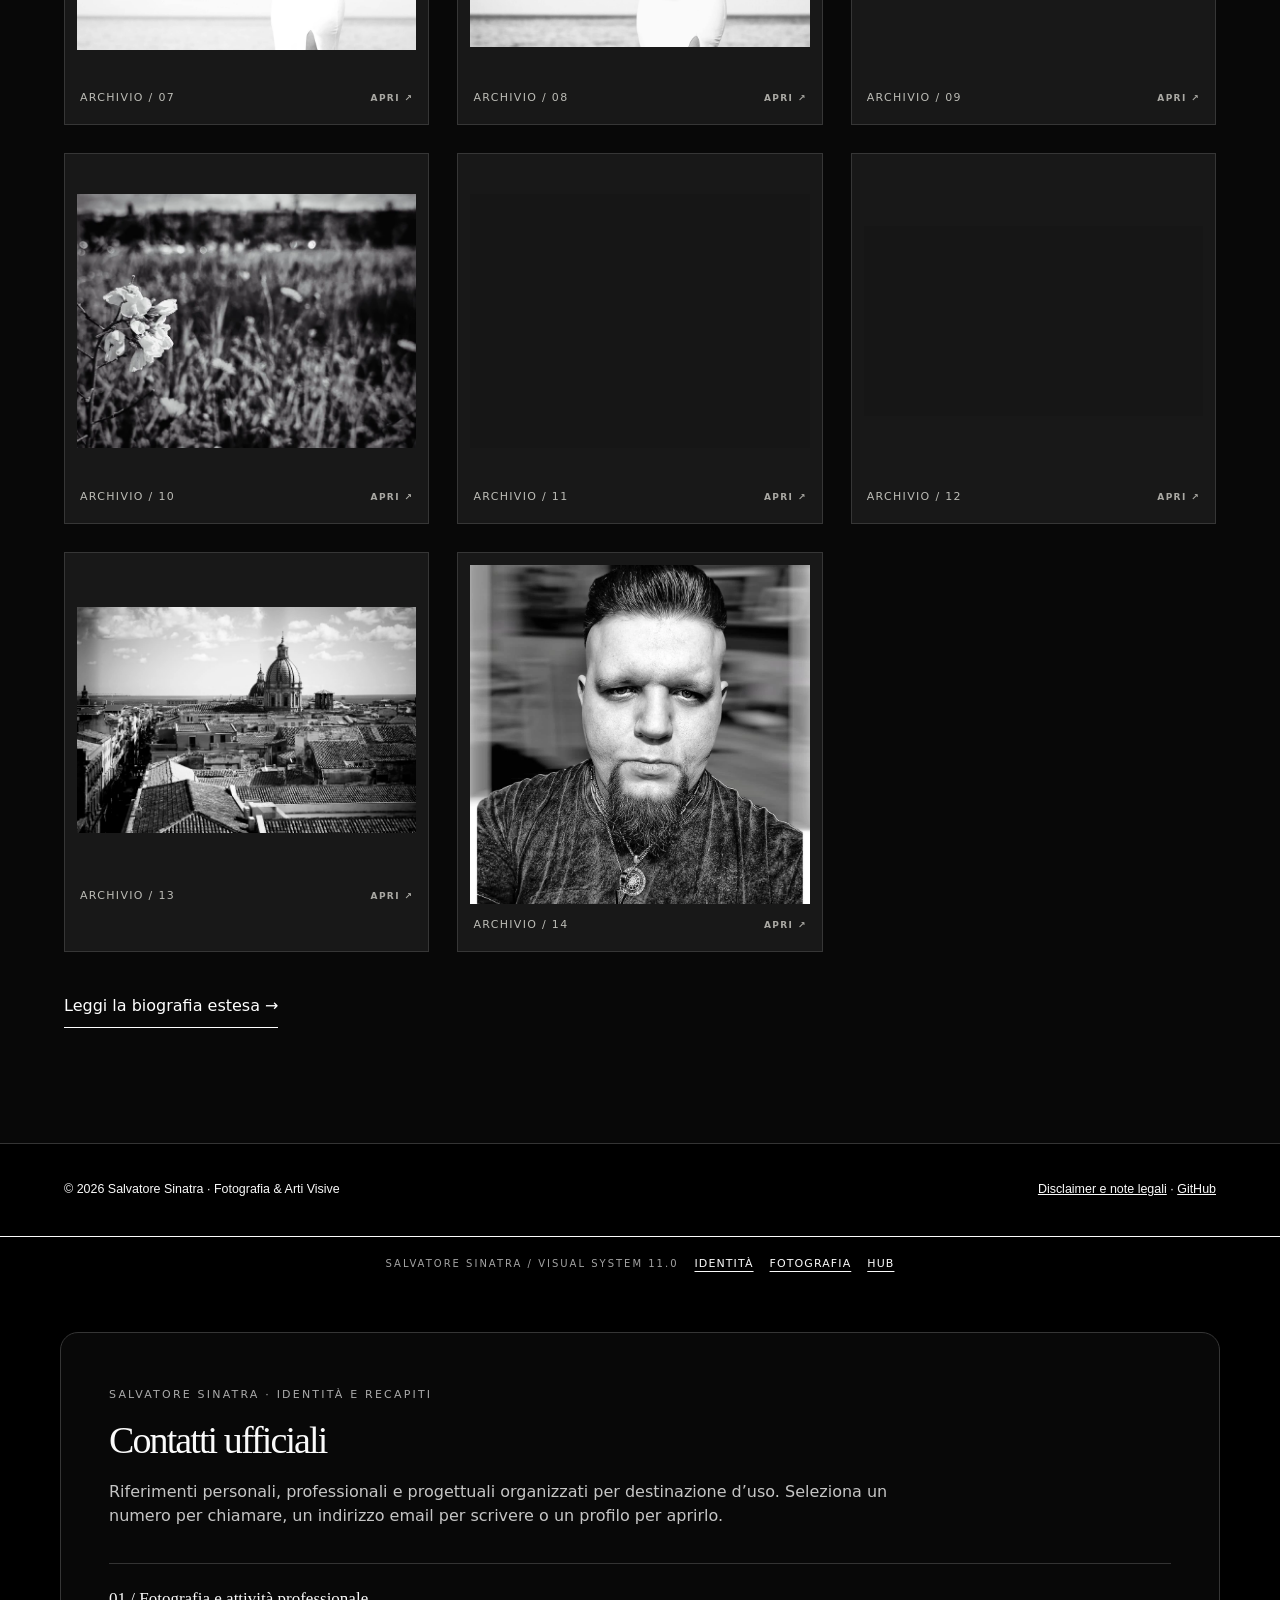
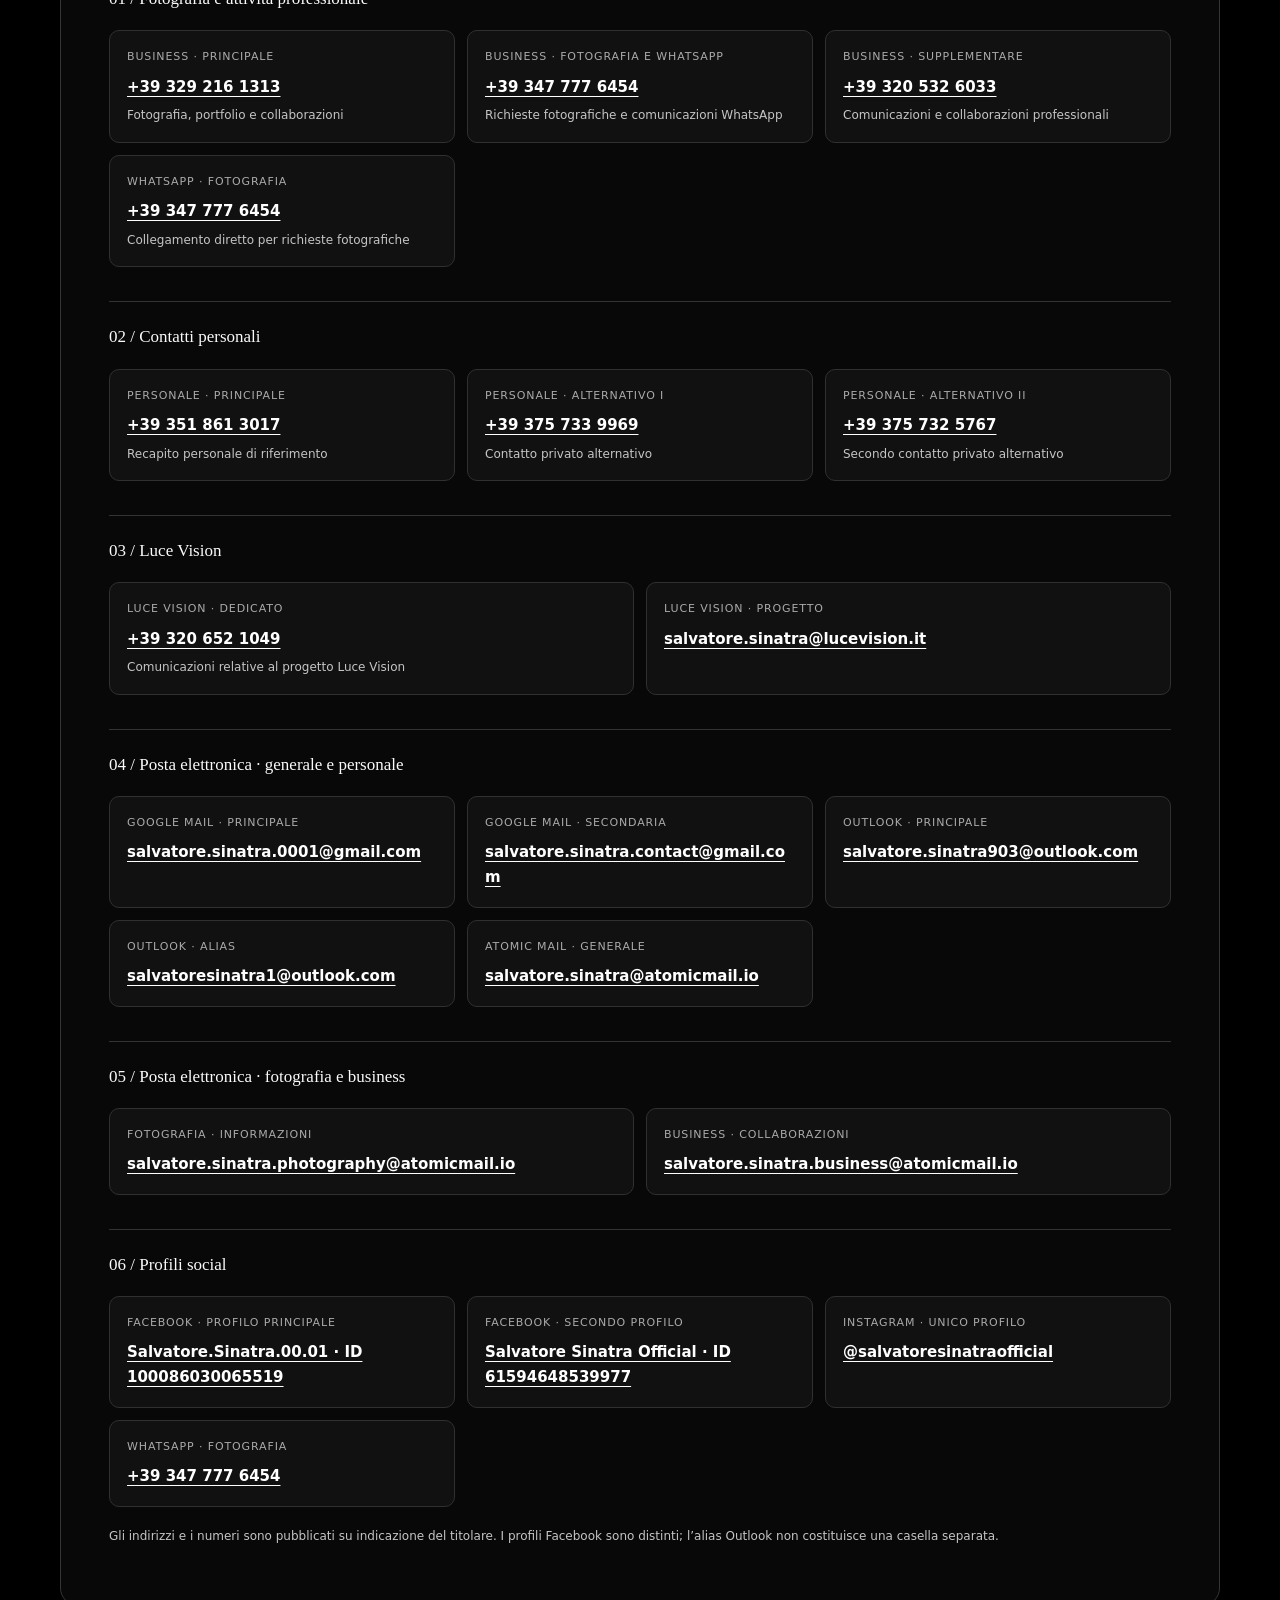
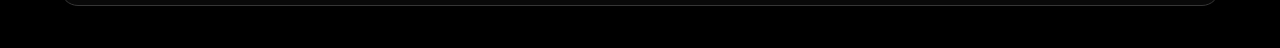
==== commit b5e4dc96: "Unify and redesign all verified contact channels and social identities" ====
--- a/index.html
+++ b/index.html
@@ -41,4 +41,4 @@
     <figure><img src="assets/photos/F1.webp" alt="Fotografia autoriale di Salvatore Sinatra, immagine 14" loading="lazy" decoding="async"><figcaption>Archivio / 14</figcaption></figure>
   </div><a class="ss-bio-link" href="biografia.html">Leggi la biografia estesa &rarr;</a>
 </div></section>
-</main><footer class="foot"><div class="shell"><span>© 2026 Salvatore Sinatra · Fotografia & Arti Visive</span><span><a href="/disclaimer.html">Disclaimer e note legali</a> · <a href="https://github.com/salvatoresinatra0001-ux" rel="noopener noreferrer">GitHub</a></span></div></footer><nav class="ss-v10-links" aria-label="Rete dei siti Salvatore Sinatra"><span class="ss-v10-signature">Salvatore Sinatra / Visual System 11.0</span><a href="https://www.salvatore-sinatra.it/">Identità</a><a href="https://www.salvatoresinatraphotography.it/">Fotografia</a><a href="https://salvatoresinatra0001-ux.github.io/">Hub</a></nav><script src="assets/ss-visual-theme.js" defer></script><script src="assets/ss-editorial-v11.js" defer></script></body></html>+</main><footer class="foot"><div class="shell"><span>© 2026 Salvatore Sinatra · Fotografia & Arti Visive</span><span><a href="/disclaimer.html">Disclaimer e note legali</a> · <a href="https://github.com/salvatoresinatra0001-ux" rel="noopener noreferrer">GitHub</a></span></div></footer><nav class="ss-v10-links" aria-label="Rete dei siti Salvatore Sinatra"><span class="ss-v10-signature">Salvatore Sinatra / Visual System 11.0</span><a href="https://www.salvatore-sinatra.it/">Identità</a><a href="https://www.salvatoresinatraphotography.it/">Fotografia</a><a href="https://salvatoresinatra0001-ux.github.io/">Hub</a></nav><script src="assets/ss-visual-theme.js" defer></script><script src="assets/ss-editorial-v11.js" defer></script><!-- SS-UNIFIED-CONTACTS-START --><style id="ss-contact-system-style">.ss-contact-system{color:#f4f4f4;background:#080808;border:1px solid #353535;border-radius:18px;padding:clamp(22px,4vw,48px);max-width:1160px;margin:42px auto;font-family:system-ui,-apple-system,Segoe UI,sans-serif;line-height:1.55}.ss-contact-system *{box-sizing:border-box}.ss-contact-system .ss-contact-kicker{font-size:11px;letter-spacing:.2em;text-transform:uppercase;color:#aaa}.ss-contact-system h2{font-size:clamp(25px,3vw,38px);line-height:1.2;margin:12px 0 8px;color:#fff}.ss-contact-system .ss-contact-lead{color:#bbb;max-width:780px}.ss-contact-system .ss-contact-group{margin-top:34px;padding-top:22px;border-top:1px solid #333}.ss-contact-system h3{font-size:17px;color:#fff;margin:0 0 18px}.ss-contact-system .ss-contact-grid{display:grid;grid-template-columns:repeat(auto-fit,minmax(min(100%,280px),1fr));gap:12px}.ss-contact-system .ss-contact-item{border:1px solid #303030;background:#111;border-radius:10px;padding:17px;min-width:0;overflow-wrap:anywhere}.ss-contact-system .ss-contact-label{display:block;font-size:11px;letter-spacing:.08em;text-transform:uppercase;color:#aaa;margin-bottom:9px}.ss-contact-system .ss-contact-item a{color:#fff!important;text-decoration:underline;text-underline-offset:4px;font-size:15px;font-weight:600}.ss-contact-system .ss-contact-item small{display:block;color:#aaa;font-size:12px;margin-top:7px}.ss-contact-system a:focus-visible{outline:2px solid #fff;outline-offset:4px}.ss-contact-system .ss-contact-note{font-size:12px;color:#aaa;margin-top:20px}</style><section class="ss-contact-system" id="contatti-unificati" aria-labelledby="ss-contact-heading"><span class="ss-contact-kicker">Salvatore Sinatra · Identità e recapiti</span><h2 id="ss-contact-heading">Contatti ufficiali</h2><p class="ss-contact-lead">Riferimenti personali, professionali e progettuali organizzati per destinazione d’uso. Seleziona un numero per chiamare, un indirizzo email per scrivere o un profilo per aprirlo.</p><section class="ss-contact-group"><h3>01 / Fotografia e attività professionale</h3><div class="ss-contact-grid"><div class="ss-contact-item"><span class="ss-contact-label">Business · principale</span><a href="tel:+393292161313" rel="noopener noreferrer">+39 329 216 1313</a><small>Fotografia, portfolio e collaborazioni</small></div><div class="ss-contact-item"><span class="ss-contact-label">Business · fotografia e WhatsApp</span><a href="tel:+393477776454" rel="noopener noreferrer">+39 347 777 6454</a><small>Richieste fotografiche e comunicazioni WhatsApp</small></div><div class="ss-contact-item"><span class="ss-contact-label">Business · supplementare</span><a href="tel:+393205326033" rel="noopener noreferrer">+39 320 532 6033</a><small>Comunicazioni e collaborazioni professionali</small></div><div class="ss-contact-item"><span class="ss-contact-label">WhatsApp · fotografia</span><a href="https://wa.me/393477776454" rel="noopener noreferrer">+39 347 777 6454</a><small>Collegamento diretto per richieste fotografiche</small></div></div></section><section class="ss-contact-group"><h3>02 / Contatti personali</h3><div class="ss-contact-grid"><div class="ss-contact-item"><span class="ss-contact-label">Personale · principale</span><a href="tel:+393518613017" rel="noopener noreferrer">+39 351 861 3017</a><small>Recapito personale di riferimento</small></div><div class="ss-contact-item"><span class="ss-contact-label">Personale · alternativo I</span><a href="tel:+393757339969" rel="noopener noreferrer">+39 375 733 9969</a><small>Contatto privato alternativo</small></div><div class="ss-contact-item"><span class="ss-contact-label">Personale · alternativo II</span><a href="tel:+393757325767" rel="noopener noreferrer">+39 375 732 5767</a><small>Secondo contatto privato alternativo</small></div></div></section><section class="ss-contact-group"><h3>03 / Luce Vision</h3><div class="ss-contact-grid"><div class="ss-contact-item"><span class="ss-contact-label">Luce Vision · dedicato</span><a href="tel:+393206521049" rel="noopener noreferrer">+39 320 652 1049</a><small>Comunicazioni relative al progetto Luce Vision</small></div><div class="ss-contact-item"><span class="ss-contact-label">Luce Vision · progetto</span><a href="mailto:salvatore.sinatra@lucevision.it" rel="noopener noreferrer">salvatore.sinatra@lucevision.it</a></div></div></section><section class="ss-contact-group"><h3>04 / Posta elettronica · generale e personale</h3><div class="ss-contact-grid"><div class="ss-contact-item"><span class="ss-contact-label">Google Mail · principale</span><a href="mailto:salvatore.sinatra.0001@gmail.com" rel="noopener noreferrer">salvatore.sinatra.0001@gmail.com</a></div><div class="ss-contact-item"><span class="ss-contact-label">Google Mail · secondaria</span><a href="mailto:salvatore.sinatra.contact@gmail.com" rel="noopener noreferrer">salvatore.sinatra.contact@gmail.com</a></div><div class="ss-contact-item"><span class="ss-contact-label">Outlook · principale</span><a href="mailto:salvatore.sinatra903@outlook.com" rel="noopener noreferrer">salvatore.sinatra903@outlook.com</a></div><div class="ss-contact-item"><span class="ss-contact-label">Outlook · alias</span><a href="mailto:salvatoresinatra1@outlook.com" rel="noopener noreferrer">salvatoresinatra1@outlook.com</a></div><div class="ss-contact-item"><span class="ss-contact-label">Atomic Mail · generale</span><a href="mailto:salvatore.sinatra@atomicmail.io" rel="noopener noreferrer">salvatore.sinatra@atomicmail.io</a></div></div></section><section class="ss-contact-group"><h3>05 / Posta elettronica · fotografia e business</h3><div class="ss-contact-grid"><div class="ss-contact-item"><span class="ss-contact-label">Fotografia · informazioni</span><a href="mailto:salvatore.sinatra.photography@atomicmail.io" rel="noopener noreferrer">salvatore.sinatra.photography@atomicmail.io</a></div><div class="ss-contact-item"><span class="ss-contact-label">Business · collaborazioni</span><a href="mailto:salvatore.sinatra.business@atomicmail.io" rel="noopener noreferrer">salvatore.sinatra.business@atomicmail.io</a></div></div></section><section class="ss-contact-group"><h3>06 / Profili social</h3><div class="ss-contact-grid"><div class="ss-contact-item"><span class="ss-contact-label">Facebook · profilo principale</span><a href="https://www.facebook.com/salvatore.sinatra.00.01" rel="noopener noreferrer">Salvatore.Sinatra.00.01 · ID 100086030065519</a></div><div class="ss-contact-item"><span class="ss-contact-label">Facebook · secondo profilo</span><a href="https://www.facebook.com/profile.php?id=61594648539977" rel="noopener noreferrer">Salvatore Sinatra Official · ID 61594648539977</a></div><div class="ss-contact-item"><span class="ss-contact-label">Instagram · unico profilo</span><a href="https://www.instagram.com/salvatoresinatraofficial/" rel="noopener noreferrer">@salvatoresinatraofficial</a></div><div class="ss-contact-item"><span class="ss-contact-label">WhatsApp · fotografia</span><a href="https://wa.me/393477776454" rel="noopener noreferrer">+39 347 777 6454</a></div></div></section><p class="ss-contact-note">Gli indirizzi e i numeri sono pubblicati su indicazione del titolare. I profili Facebook sono distinti; l’alias Outlook non costituisce una casella separata.</p></section><!-- SS-UNIFIED-CONTACTS-END --></body></html>
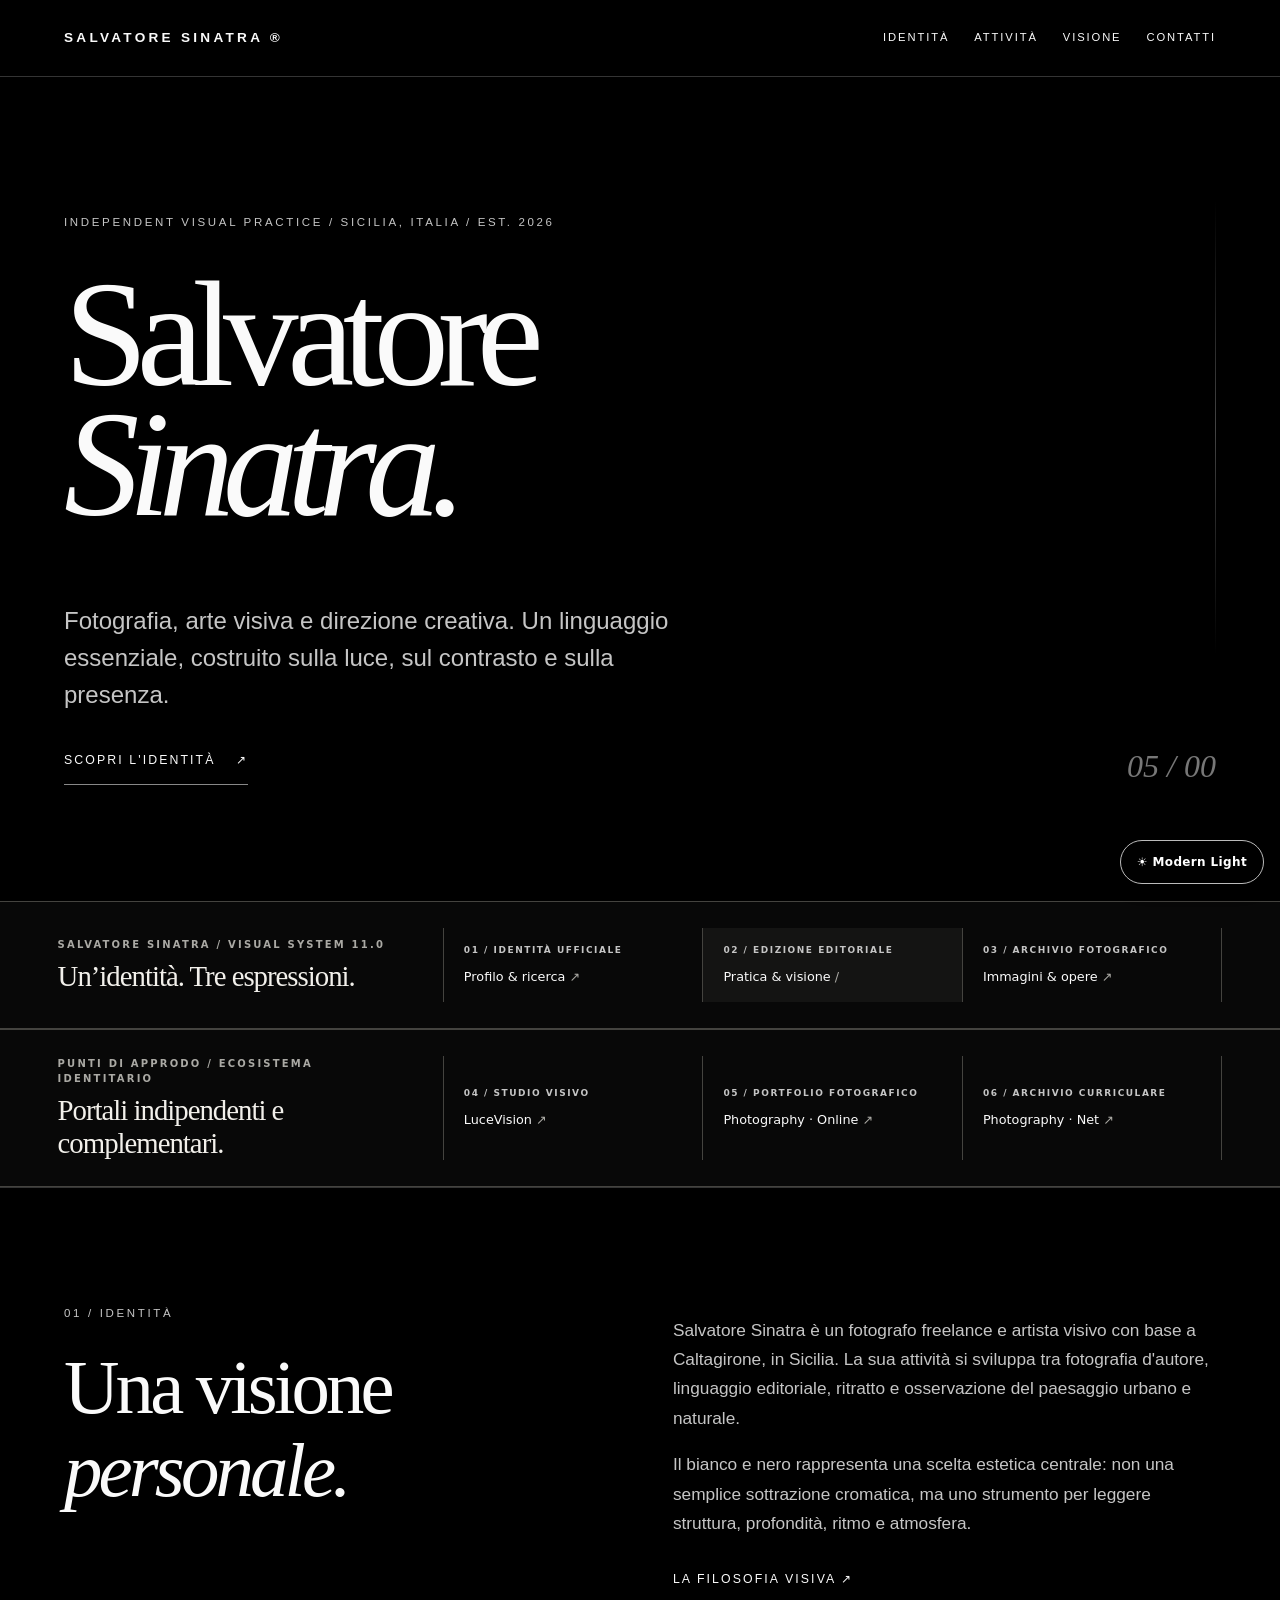
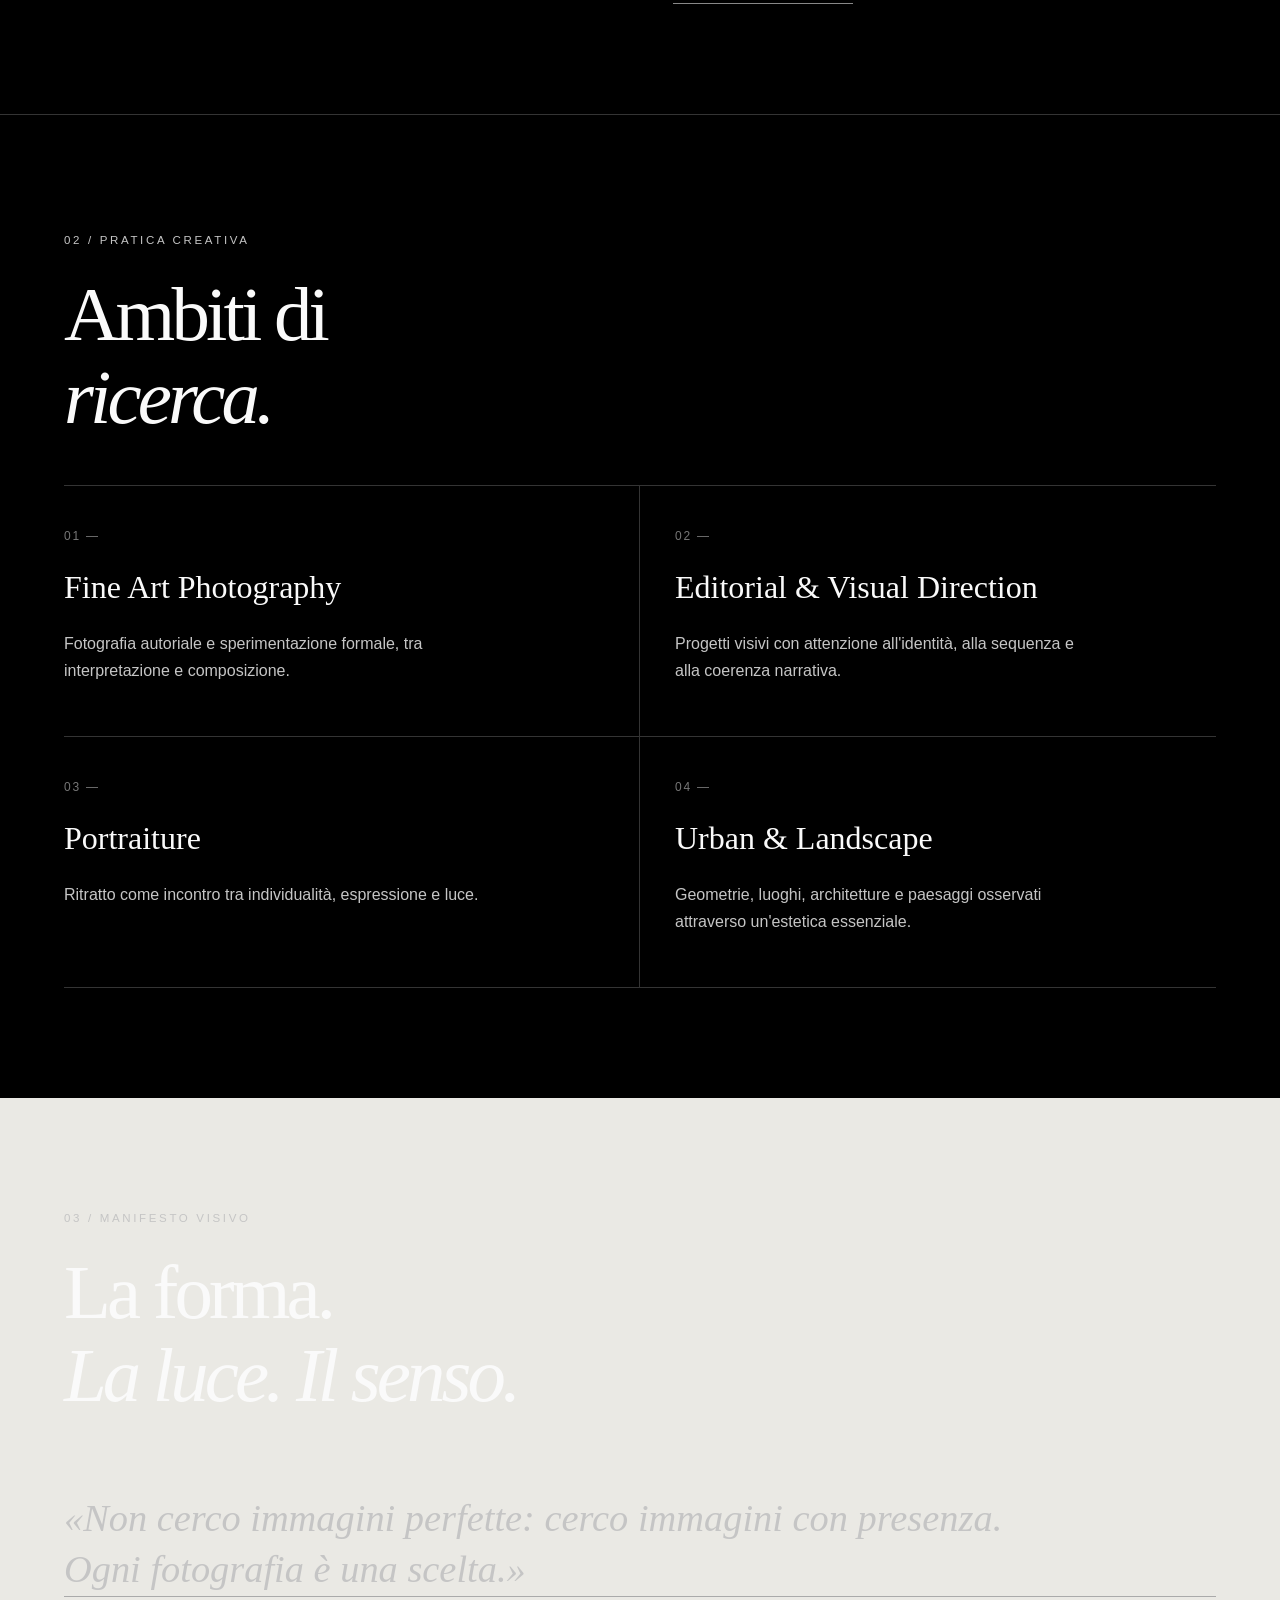
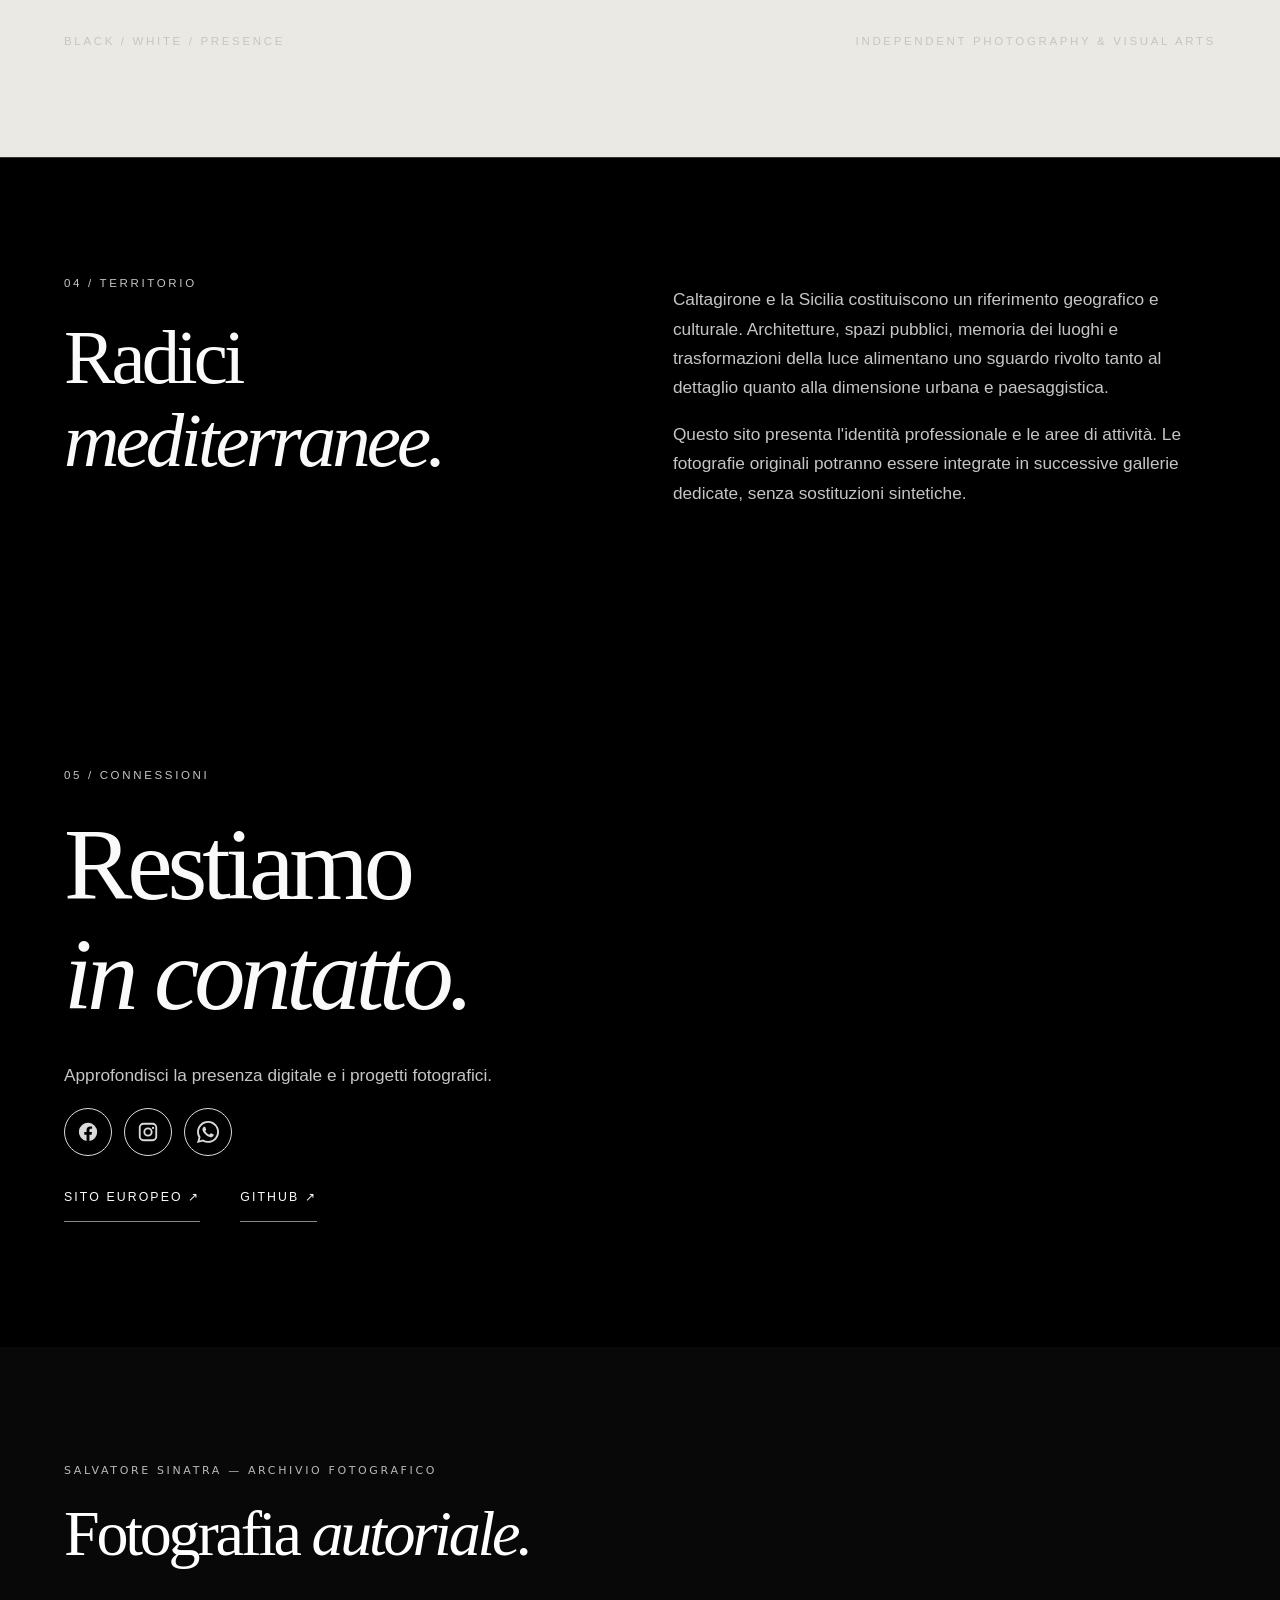
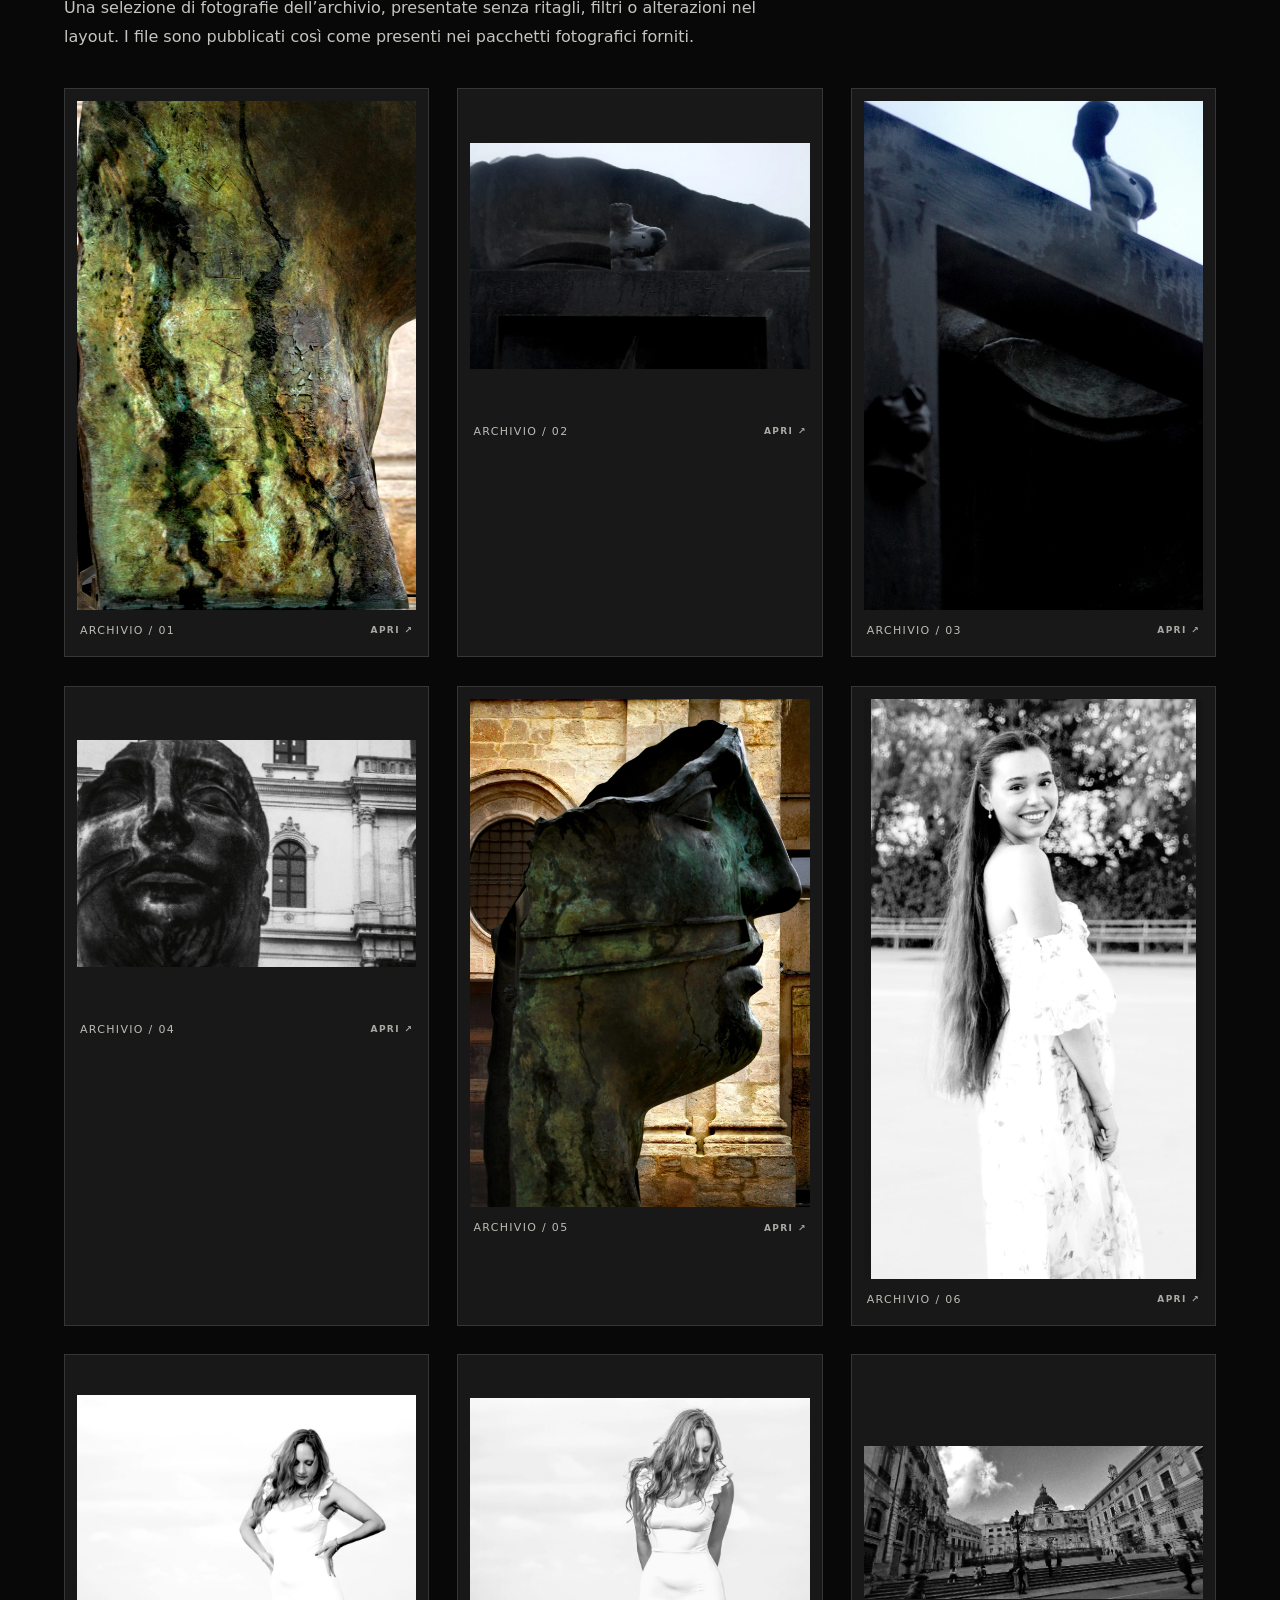
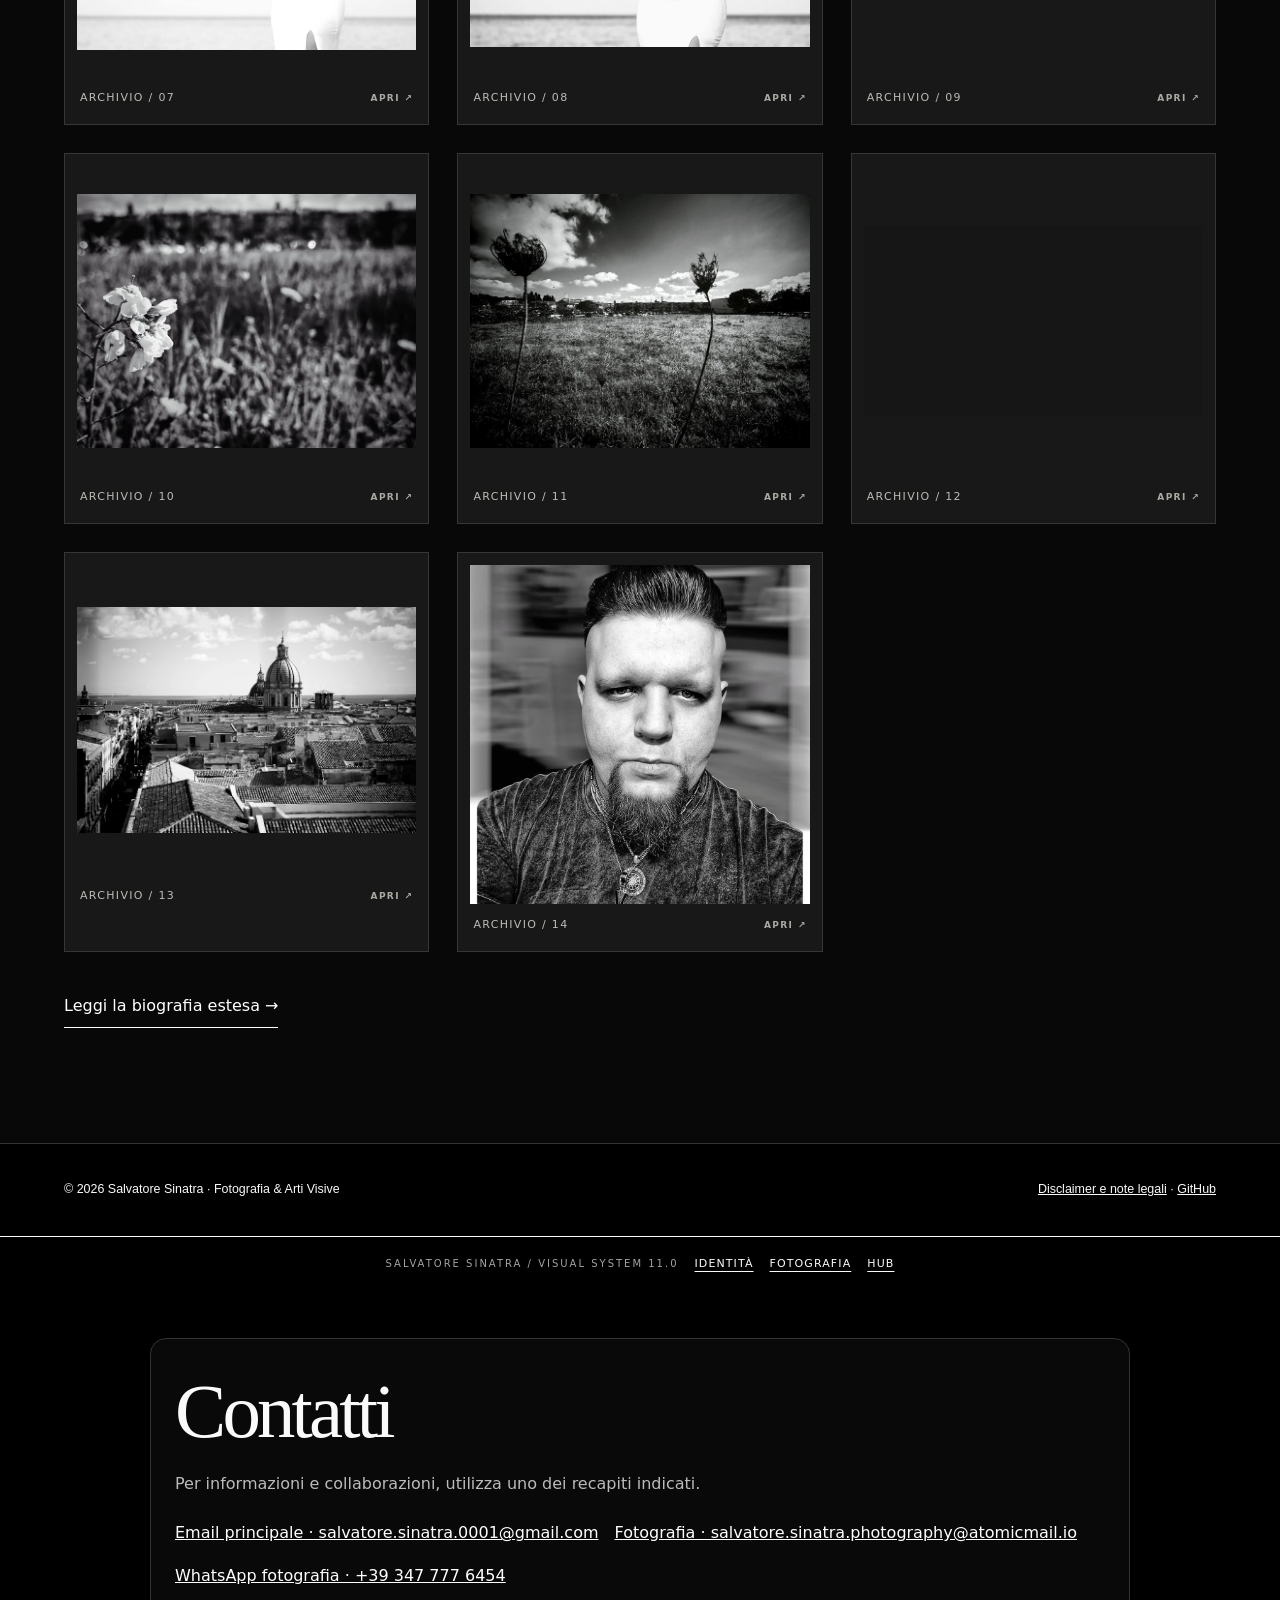
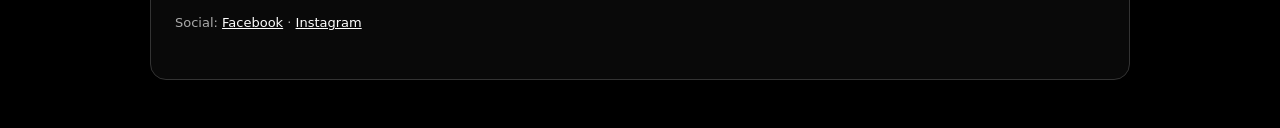
==== commit e0d69528: "Simplify public contacts to three essential channels and one Facebook" ====
--- a/index.html
+++ b/index.html
@@ -41,4 +41,4 @@
     <figure><img src="assets/photos/F1.webp" alt="Fotografia autoriale di Salvatore Sinatra, immagine 14" loading="lazy" decoding="async"><figcaption>Archivio / 14</figcaption></figure>
   </div><a class="ss-bio-link" href="biografia.html">Leggi la biografia estesa &rarr;</a>
 </div></section>
-</main><footer class="foot"><div class="shell"><span>© 2026 Salvatore Sinatra · Fotografia & Arti Visive</span><span><a href="/disclaimer.html">Disclaimer e note legali</a> · <a href="https://github.com/salvatoresinatra0001-ux" rel="noopener noreferrer">GitHub</a></span></div></footer><nav class="ss-v10-links" aria-label="Rete dei siti Salvatore Sinatra"><span class="ss-v10-signature">Salvatore Sinatra / Visual System 11.0</span><a href="https://www.salvatore-sinatra.it/">Identità</a><a href="https://www.salvatoresinatraphotography.it/">Fotografia</a><a href="https://salvatoresinatra0001-ux.github.io/">Hub</a></nav><script src="assets/ss-visual-theme.js" defer></script><script src="assets/ss-editorial-v11.js" defer></script><!-- SS-UNIFIED-CONTACTS-START --><style id="ss-contact-system-style">.ss-contact-system{color:#f4f4f4;background:#080808;border:1px solid #353535;border-radius:18px;padding:clamp(22px,4vw,48px);max-width:1160px;margin:42px auto;font-family:system-ui,-apple-system,Segoe UI,sans-serif;line-height:1.55}.ss-contact-system *{box-sizing:border-box}.ss-contact-system .ss-contact-kicker{font-size:11px;letter-spacing:.2em;text-transform:uppercase;color:#aaa}.ss-contact-system h2{font-size:clamp(25px,3vw,38px);line-height:1.2;margin:12px 0 8px;color:#fff}.ss-contact-system .ss-contact-lead{color:#bbb;max-width:780px}.ss-contact-system .ss-contact-group{margin-top:34px;padding-top:22px;border-top:1px solid #333}.ss-contact-system h3{font-size:17px;color:#fff;margin:0 0 18px}.ss-contact-system .ss-contact-grid{display:grid;grid-template-columns:repeat(auto-fit,minmax(min(100%,280px),1fr));gap:12px}.ss-contact-system .ss-contact-item{border:1px solid #303030;background:#111;border-radius:10px;padding:17px;min-width:0;overflow-wrap:anywhere}.ss-contact-system .ss-contact-label{display:block;font-size:11px;letter-spacing:.08em;text-transform:uppercase;color:#aaa;margin-bottom:9px}.ss-contact-system .ss-contact-item a{color:#fff!important;text-decoration:underline;text-underline-offset:4px;font-size:15px;font-weight:600}.ss-contact-system .ss-contact-item small{display:block;color:#aaa;font-size:12px;margin-top:7px}.ss-contact-system a:focus-visible{outline:2px solid #fff;outline-offset:4px}.ss-contact-system .ss-contact-note{font-size:12px;color:#aaa;margin-top:20px}</style><section class="ss-contact-system" id="contatti-unificati" aria-labelledby="ss-contact-heading"><span class="ss-contact-kicker">Salvatore Sinatra · Identità e recapiti</span><h2 id="ss-contact-heading">Contatti ufficiali</h2><p class="ss-contact-lead">Riferimenti personali, professionali e progettuali organizzati per destinazione d’uso. Seleziona un numero per chiamare, un indirizzo email per scrivere o un profilo per aprirlo.</p><section class="ss-contact-group"><h3>01 / Fotografia e attività professionale</h3><div class="ss-contact-grid"><div class="ss-contact-item"><span class="ss-contact-label">Business · principale</span><a href="tel:+393292161313" rel="noopener noreferrer">+39 329 216 1313</a><small>Fotografia, portfolio e collaborazioni</small></div><div class="ss-contact-item"><span class="ss-contact-label">Business · fotografia e WhatsApp</span><a href="tel:+393477776454" rel="noopener noreferrer">+39 347 777 6454</a><small>Richieste fotografiche e comunicazioni WhatsApp</small></div><div class="ss-contact-item"><span class="ss-contact-label">Business · supplementare</span><a href="tel:+393205326033" rel="noopener noreferrer">+39 320 532 6033</a><small>Comunicazioni e collaborazioni professionali</small></div><div class="ss-contact-item"><span class="ss-contact-label">WhatsApp · fotografia</span><a href="https://wa.me/393477776454" rel="noopener noreferrer">+39 347 777 6454</a><small>Collegamento diretto per richieste fotografiche</small></div></div></section><section class="ss-contact-group"><h3>02 / Contatti personali</h3><div class="ss-contact-grid"><div class="ss-contact-item"><span class="ss-contact-label">Personale · principale</span><a href="tel:+393518613017" rel="noopener noreferrer">+39 351 861 3017</a><small>Recapito personale di riferimento</small></div><div class="ss-contact-item"><span class="ss-contact-label">Personale · alternativo I</span><a href="tel:+393757339969" rel="noopener noreferrer">+39 375 733 9969</a><small>Contatto privato alternativo</small></div><div class="ss-contact-item"><span class="ss-contact-label">Personale · alternativo II</span><a href="tel:+393757325767" rel="noopener noreferrer">+39 375 732 5767</a><small>Secondo contatto privato alternativo</small></div></div></section><section class="ss-contact-group"><h3>03 / Luce Vision</h3><div class="ss-contact-grid"><div class="ss-contact-item"><span class="ss-contact-label">Luce Vision · dedicato</span><a href="tel:+393206521049" rel="noopener noreferrer">+39 320 652 1049</a><small>Comunicazioni relative al progetto Luce Vision</small></div><div class="ss-contact-item"><span class="ss-contact-label">Luce Vision · progetto</span><a href="mailto:salvatore.sinatra@lucevision.it" rel="noopener noreferrer">salvatore.sinatra@lucevision.it</a></div></div></section><section class="ss-contact-group"><h3>04 / Posta elettronica · generale e personale</h3><div class="ss-contact-grid"><div class="ss-contact-item"><span class="ss-contact-label">Google Mail · principale</span><a href="mailto:salvatore.sinatra.0001@gmail.com" rel="noopener noreferrer">salvatore.sinatra.0001@gmail.com</a></div><div class="ss-contact-item"><span class="ss-contact-label">Google Mail · secondaria</span><a href="mailto:salvatore.sinatra.contact@gmail.com" rel="noopener noreferrer">salvatore.sinatra.contact@gmail.com</a></div><div class="ss-contact-item"><span class="ss-contact-label">Outlook · principale</span><a href="mailto:salvatore.sinatra903@outlook.com" rel="noopener noreferrer">salvatore.sinatra903@outlook.com</a></div><div class="ss-contact-item"><span class="ss-contact-label">Outlook · alias</span><a href="mailto:salvatoresinatra1@outlook.com" rel="noopener noreferrer">salvatoresinatra1@outlook.com</a></div><div class="ss-contact-item"><span class="ss-contact-label">Atomic Mail · generale</span><a href="mailto:salvatore.sinatra@atomicmail.io" rel="noopener noreferrer">salvatore.sinatra@atomicmail.io</a></div></div></section><section class="ss-contact-group"><h3>05 / Posta elettronica · fotografia e business</h3><div class="ss-contact-grid"><div class="ss-contact-item"><span class="ss-contact-label">Fotografia · informazioni</span><a href="mailto:salvatore.sinatra.photography@atomicmail.io" rel="noopener noreferrer">salvatore.sinatra.photography@atomicmail.io</a></div><div class="ss-contact-item"><span class="ss-contact-label">Business · collaborazioni</span><a href="mailto:salvatore.sinatra.business@atomicmail.io" rel="noopener noreferrer">salvatore.sinatra.business@atomicmail.io</a></div></div></section><section class="ss-contact-group"><h3>06 / Profili social</h3><div class="ss-contact-grid"><div class="ss-contact-item"><span class="ss-contact-label">Facebook · profilo principale</span><a href="https://www.facebook.com/salvatore.sinatra.00.01" rel="noopener noreferrer">Salvatore.Sinatra.00.01 · ID 100086030065519</a></div><div class="ss-contact-item"><span class="ss-contact-label">Facebook · secondo profilo</span><a href="https://www.facebook.com/profile.php?id=61594648539977" rel="noopener noreferrer">Salvatore Sinatra Official · ID 61594648539977</a></div><div class="ss-contact-item"><span class="ss-contact-label">Instagram · unico profilo</span><a href="https://www.instagram.com/salvatoresinatraofficial/" rel="noopener noreferrer">@salvatoresinatraofficial</a></div><div class="ss-contact-item"><span class="ss-contact-label">WhatsApp · fotografia</span><a href="https://wa.me/393477776454" rel="noopener noreferrer">+39 347 777 6454</a></div></div></section><p class="ss-contact-note">Gli indirizzi e i numeri sono pubblicati su indicazione del titolare. I profili Facebook sono distinti; l’alias Outlook non costituisce una casella separata.</p></section><!-- SS-UNIFIED-CONTACTS-END --></body></html>+</main><footer class="foot"><div class="shell"><span>© 2026 Salvatore Sinatra · Fotografia & Arti Visive</span><span><a href="/disclaimer.html">Disclaimer e note legali</a> · <a href="https://github.com/salvatoresinatra0001-ux" rel="noopener noreferrer">GitHub</a></span></div></footer><nav class="ss-v10-links" aria-label="Rete dei siti Salvatore Sinatra"><span class="ss-v10-signature">Salvatore Sinatra / Visual System 11.0</span><a href="https://www.salvatore-sinatra.it/">Identità</a><a href="https://www.salvatoresinatraphotography.it/">Fotografia</a><a href="https://salvatoresinatra0001-ux.github.io/">Hub</a></nav><script src="assets/ss-visual-theme.js" defer></script><script src="assets/ss-editorial-v11.js" defer></script><!-- SS-UNIFIED-CONTACTS-START --><section id="contatti-unificati" aria-label="Contatti essenziali di Salvatore Sinatra" style="max-width:980px;margin:48px auto;padding:32px 24px;background:#090909;color:#fff;border:1px solid #333;border-radius:16px;font-family:system-ui,sans-serif"><h2 style="margin:0 0 8px">Contatti</h2><p style="color:#bbb">Per informazioni e collaborazioni, utilizza uno dei recapiti indicati.</p><div style="display:flex;flex-wrap:wrap;gap:16px;margin-top:22px"><a style="color:#fff;overflow-wrap:anywhere" href="mailto:salvatore.sinatra.0001@gmail.com">Email principale · salvatore.sinatra.0001@gmail.com</a><a style="color:#fff;overflow-wrap:anywhere" href="mailto:salvatore.sinatra.photography@atomicmail.io">Fotografia · salvatore.sinatra.photography@atomicmail.io</a><a style="color:#fff" href="https://wa.me/393477776454" target="_blank" rel="noopener noreferrer">WhatsApp fotografia · +39 347 777 6454</a></div><p style="margin-top:22px;color:#aaa;font-size:13px">Social: <a style="color:#fff" href="https://www.facebook.com/salvatore.sinatra.00.01" target="_blank" rel="noopener noreferrer">Facebook</a> · <a style="color:#fff" href="https://www.instagram.com/salvatoresinatraofficial/" target="_blank" rel="noopener noreferrer">Instagram</a></p></section><!-- SS-UNIFIED-CONTACTS-END --></body></html>
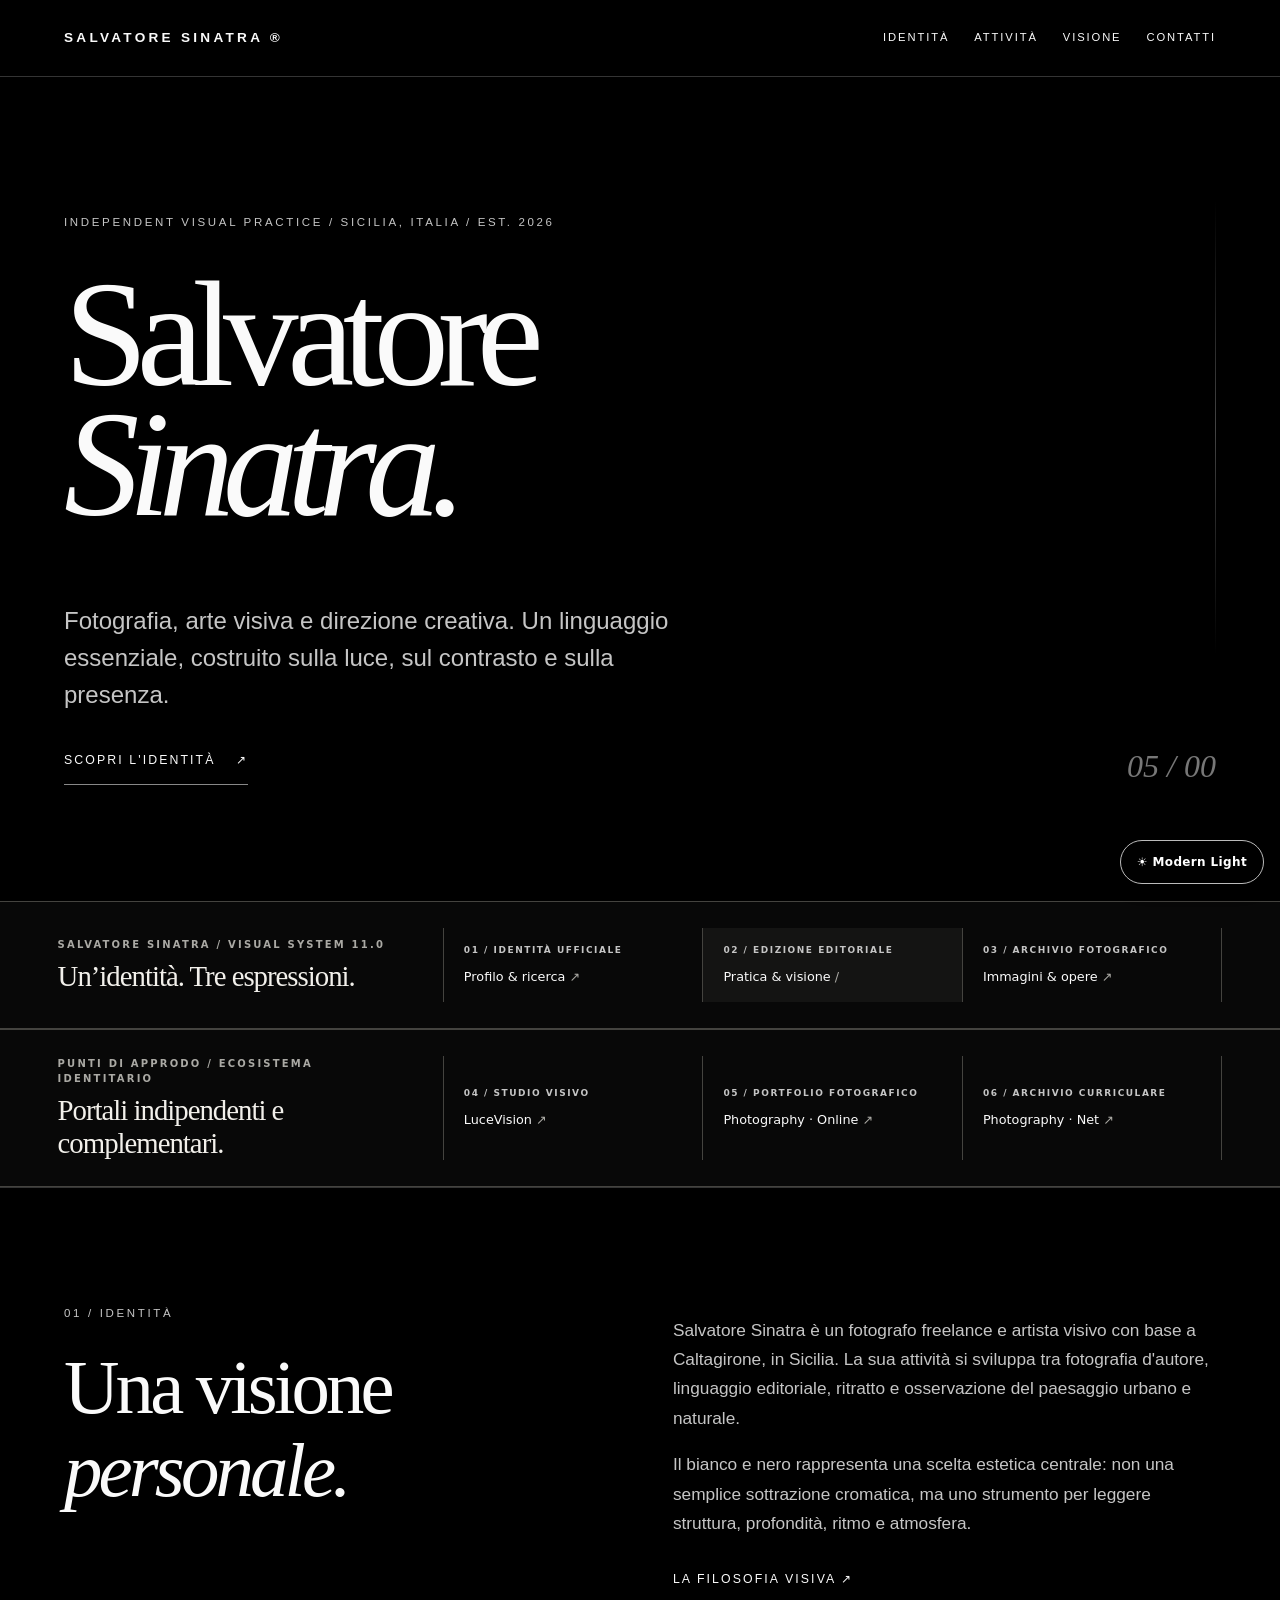
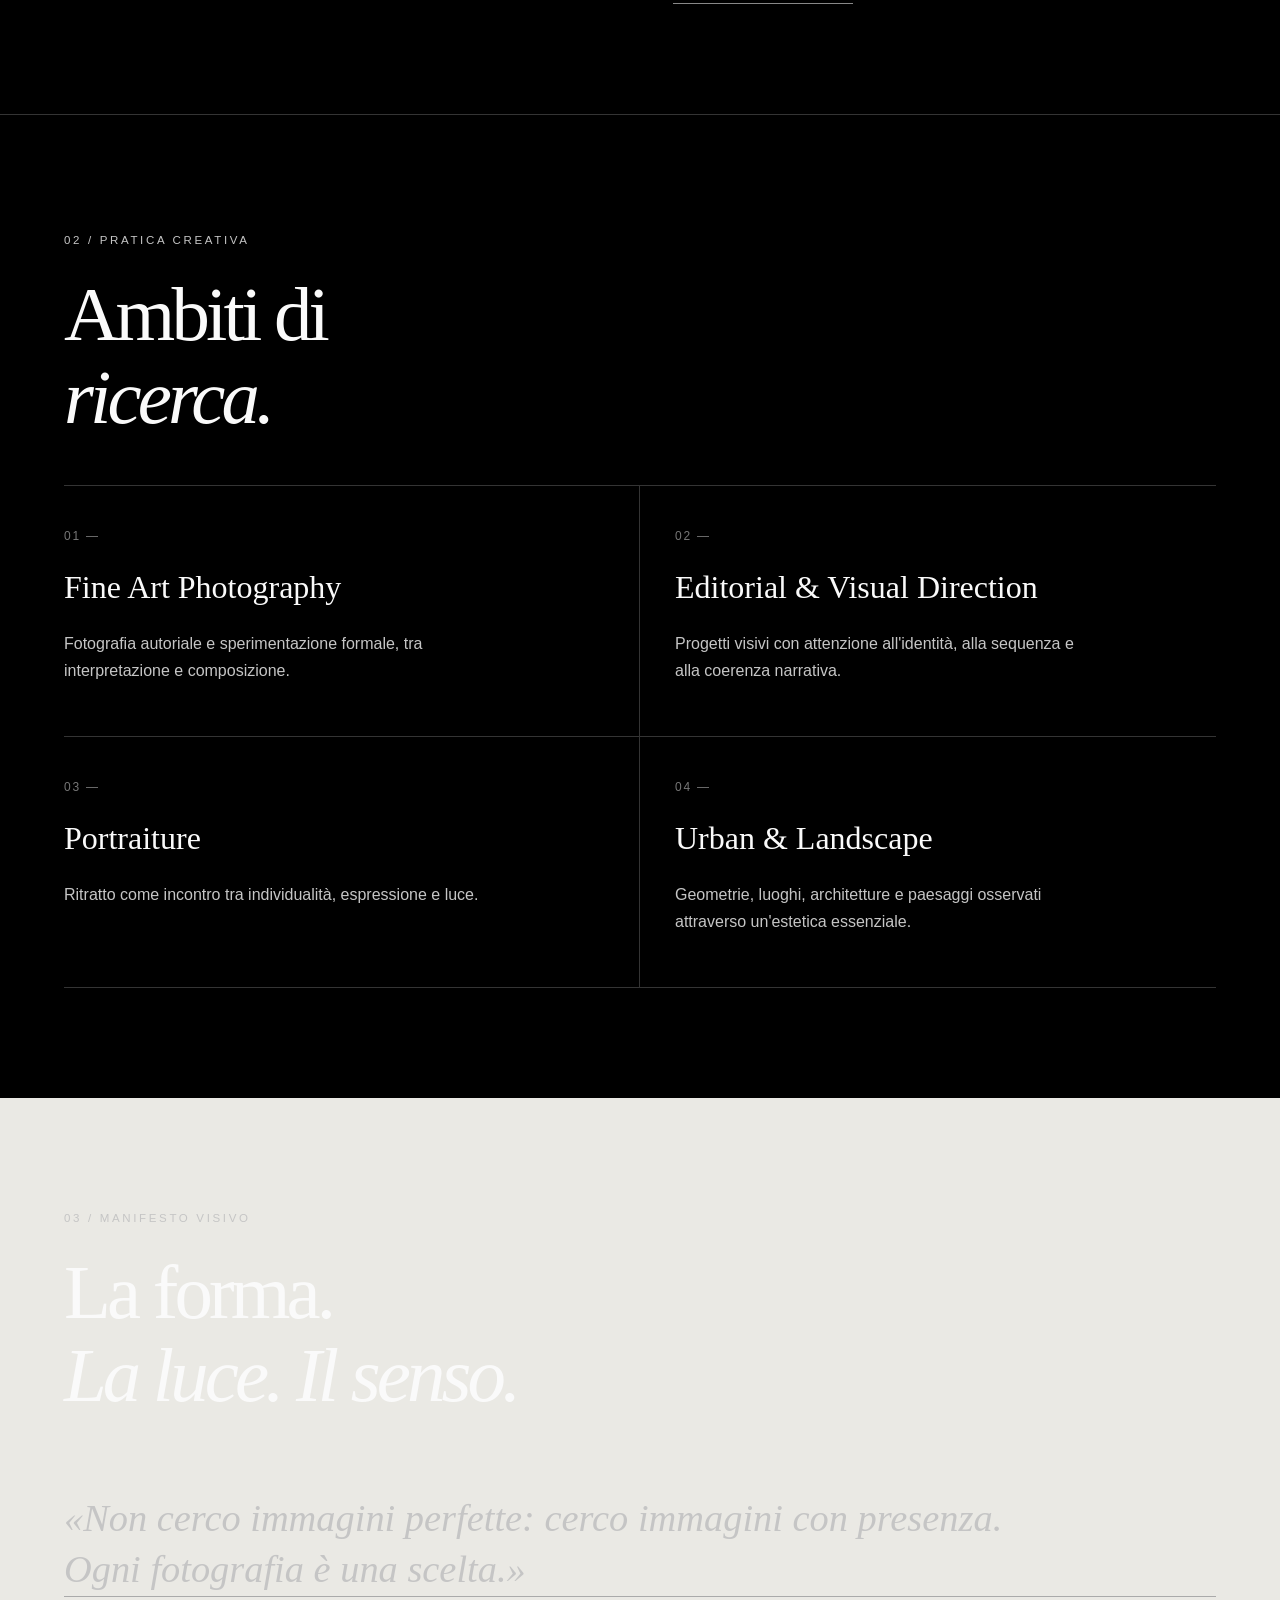
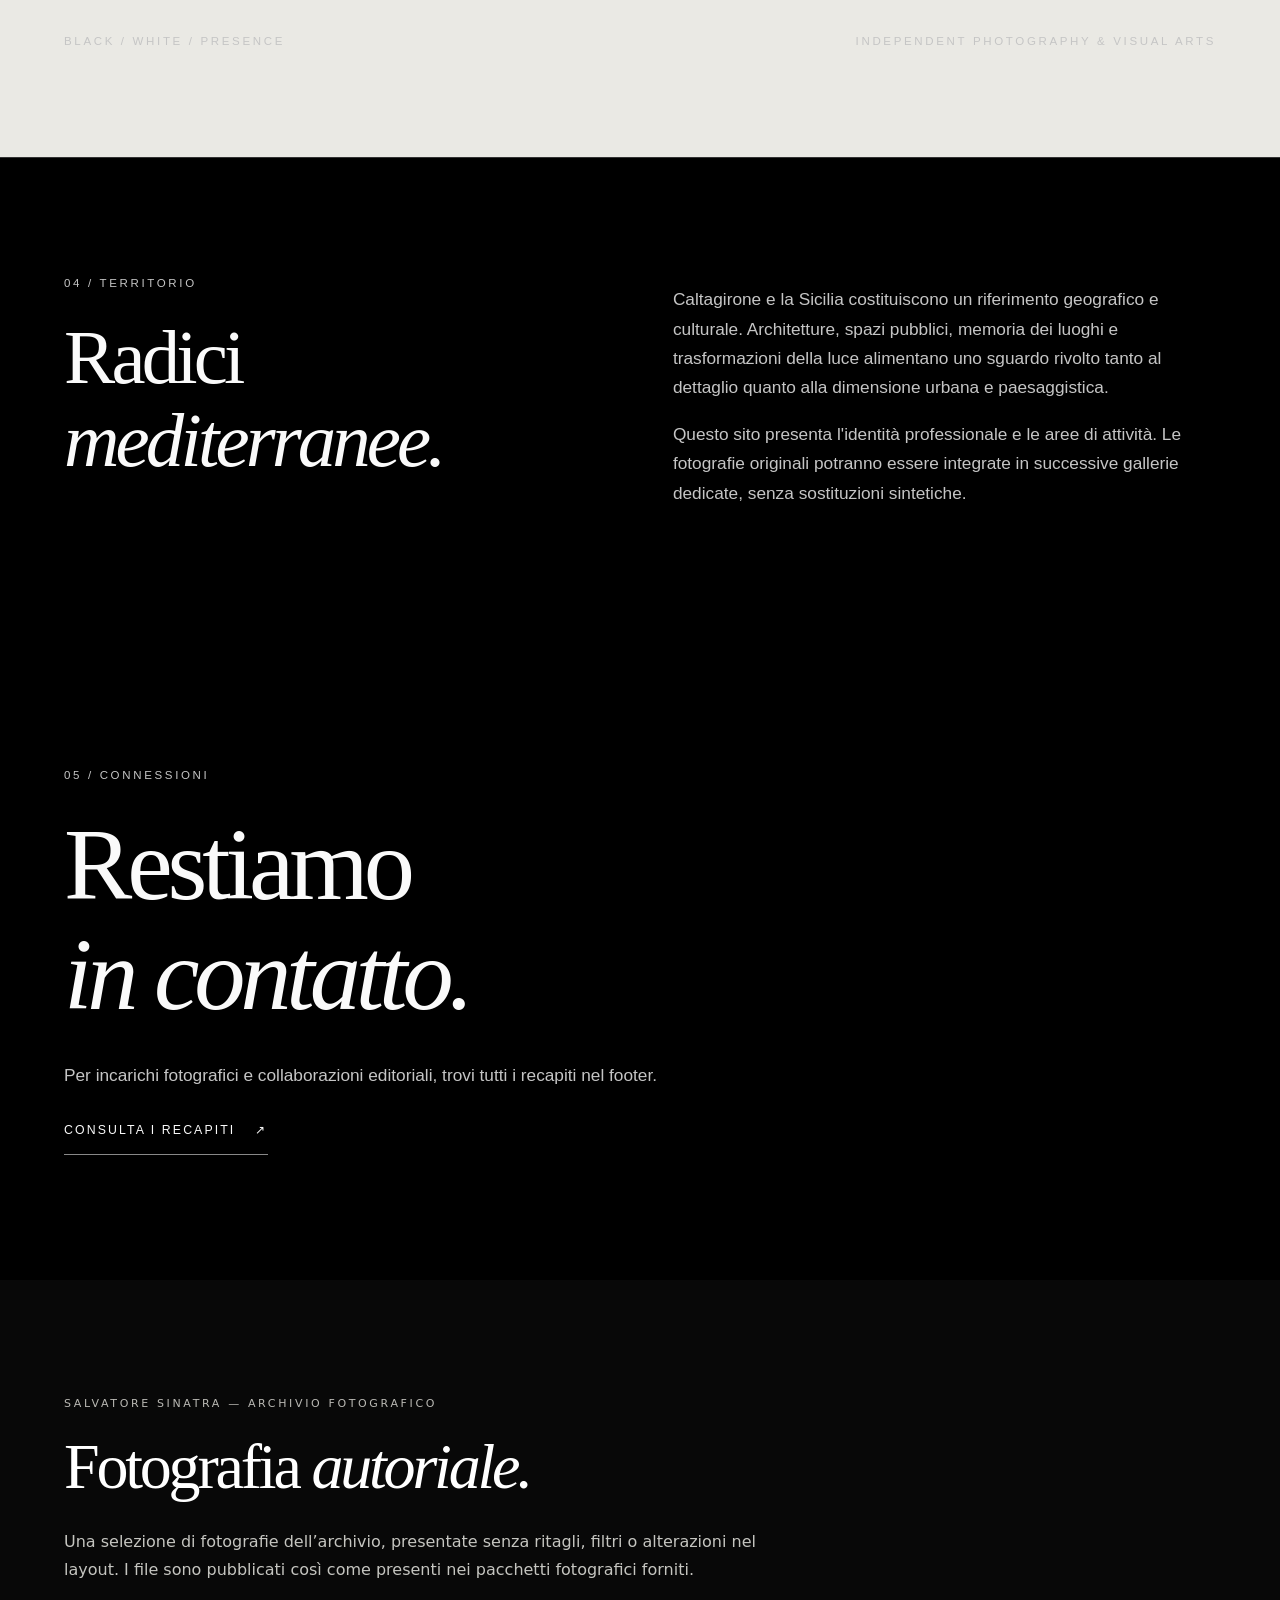
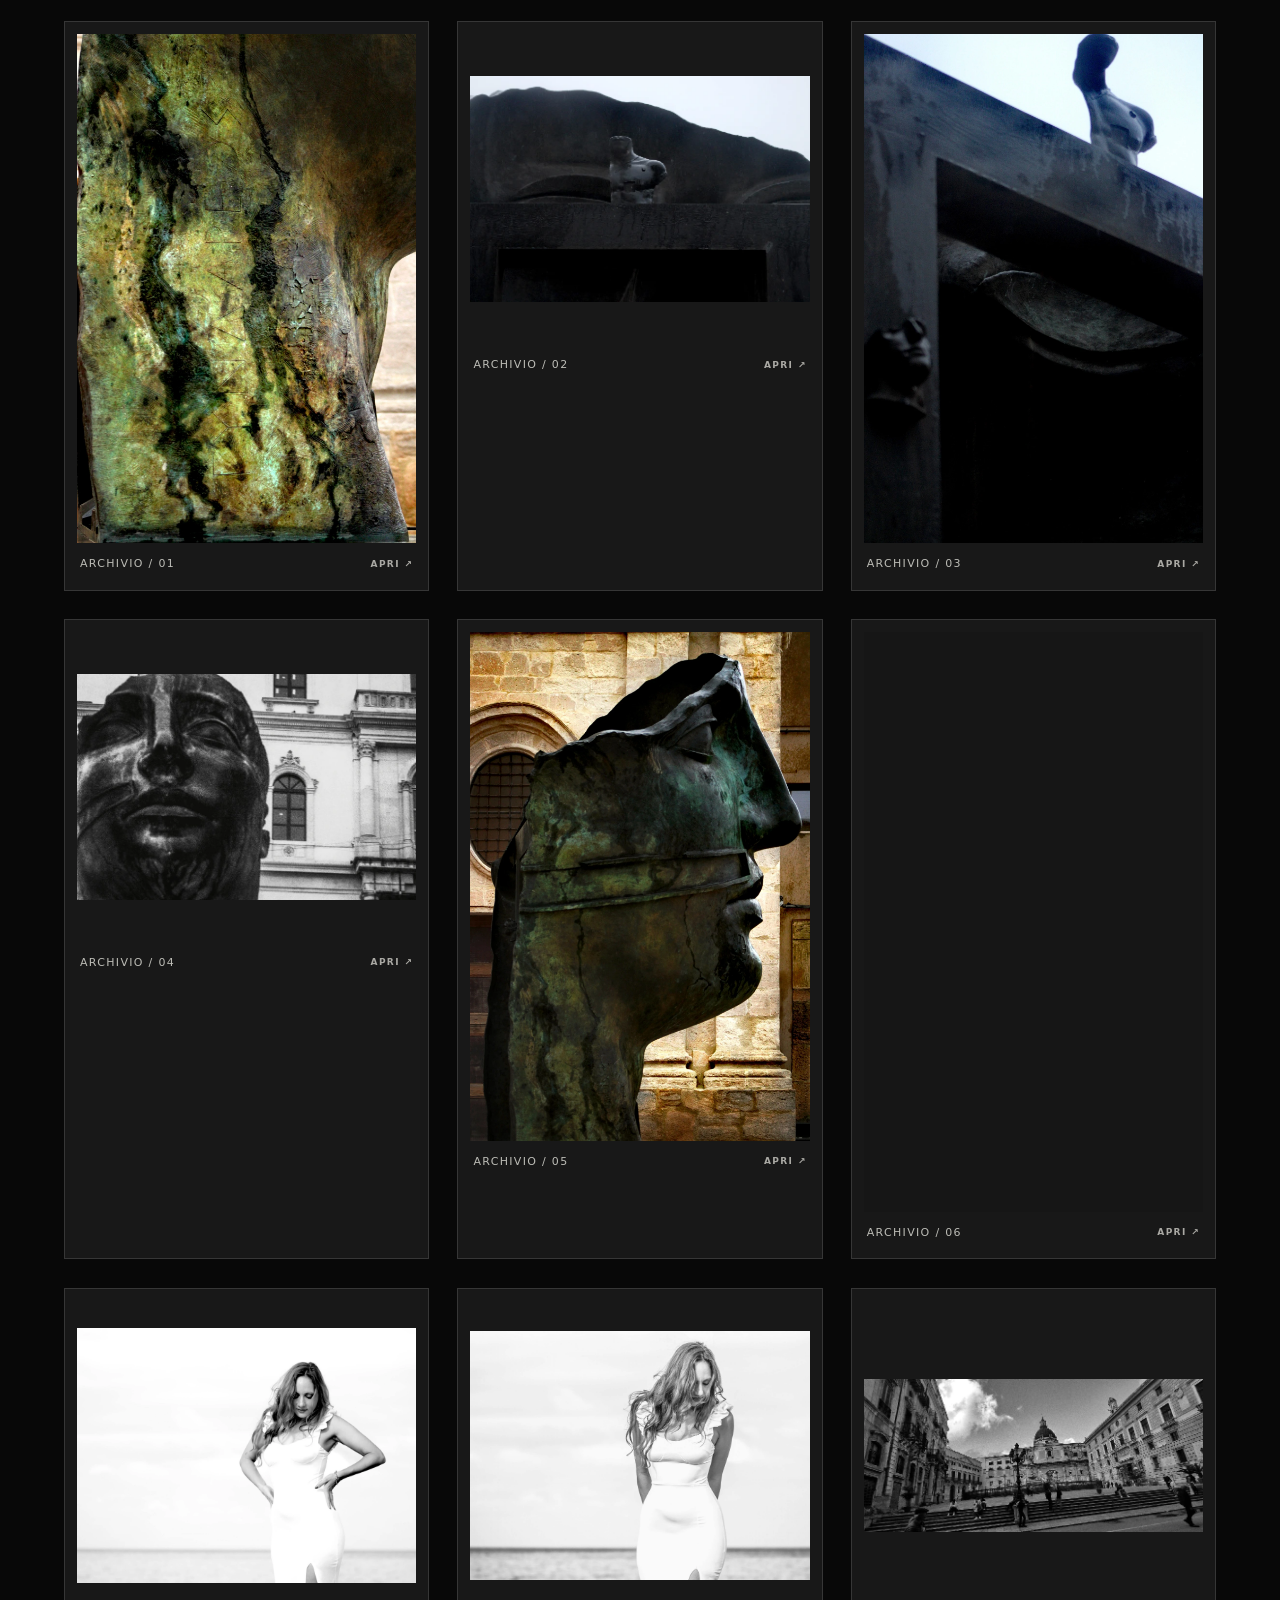
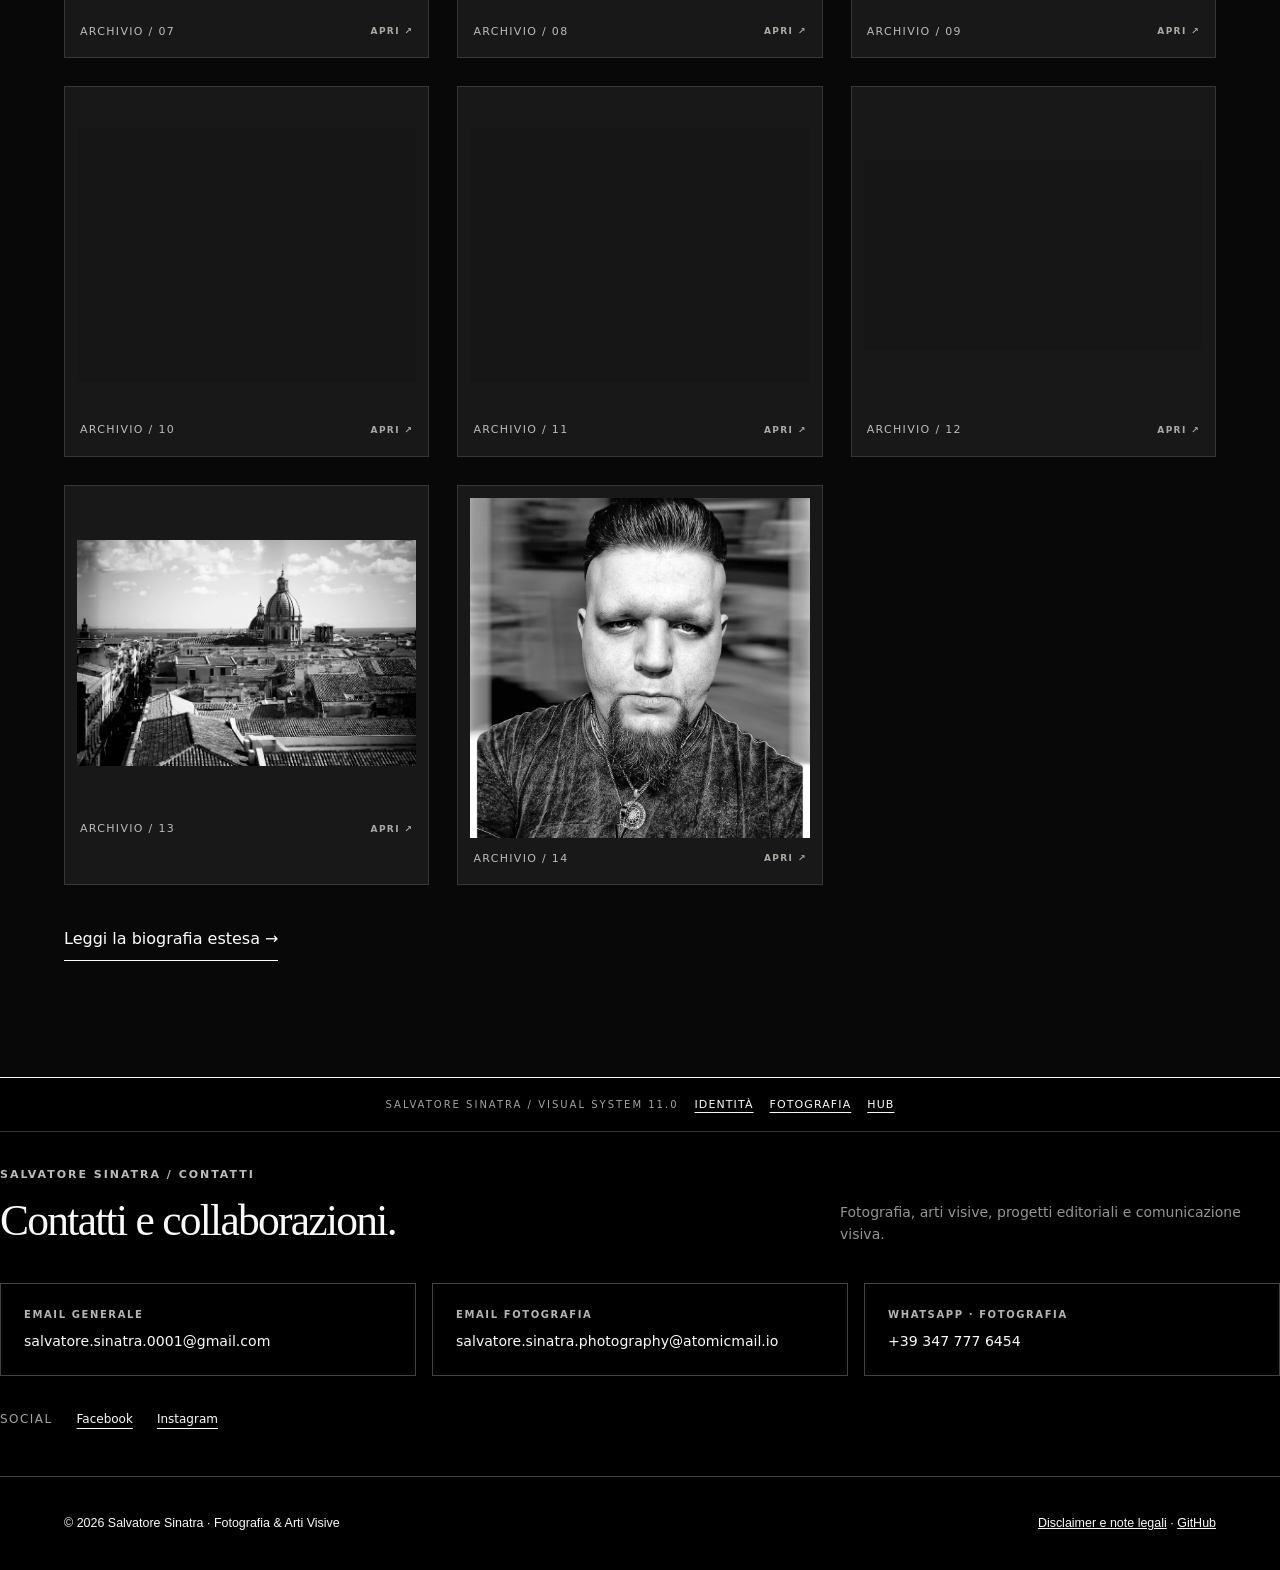
==== commit 1be0d971: "Integrate consolidated contact details into final responsive footer" ====
--- a/index.html
+++ b/index.html
@@ -6,7 +6,7 @@
   <meta name="twitter:description" content="Salvatore Sinatra, fotografo freelance e artista visivo in Sicilia. Fine art, ritratto, fotografia editoriale, bianco e nero e direzione visiva.">
   <meta name="twitter:image" content="https://www.salvatore-sinatra.it/assets/photos/1000022959.webp">
   <script type="application/ld+json">{"@context":"https://schema.org","@type":"WebSite","name":"Salvatore Sinatra — Fotografia & Arti Visive | Website 5.0","url":"https://www.salvatore-sinatra.it/","description":"Salvatore Sinatra, fotografo freelance e artista visivo in Sicilia. Fine art, ritratto, fotografia editoriale, bianco e nero e direzione visiva.","inLanguage":"it-IT"}</script>
-<link rel="stylesheet" href="assets/ss-visual-theme.css"><link rel="stylesheet" href="assets/ss-editorial-v11.css"></head><body><header class="top"><div class="shell"><a class="logo" href="/">SALVATORE SINATRA <span aria-hidden="true">®</span></a><nav class="nav" aria-label="Navigazione principale"><a href="/#identita">Identità</a><a href="/#attivita">Attività</a><a href="/#visione">Visione</a><a href="/#contatti">Contatti</a></nav></div></header><main><section class="hero shell"><span class="tag">Independent visual practice / Sicilia, Italia / Est. 2026</span><h1>Salvatore<br><em>Sinatra.</em></h1><div class="hero-bottom"><div><p class="lead">Fotografia, arte visiva e direzione creativa. Un linguaggio essenziale, costruito sulla luce, sul contrasto e sulla presenza.</p><a class="link" href="#identita">Scopri l'identità <span aria-hidden="true">↗</span></a></div><span class="counter">05 / 00</span></div></section><aside class="ss11-network" aria-label="Sistema editoriale e siti di Salvatore Sinatra"><div class="ss11-network__heading"><span class="ss11-network__eyebrow">SALVATORE SINATRA / VISUAL SYSTEM 11.0</span><strong>Un’identità. Tre espressioni.</strong></div><nav class="ss11-network__links" aria-label="Naviga tra i siti identitari"><a class="ss11-network__link" href="https://salvatoresinatra.it/"><small>01 / IDENTITÀ UFFICIALE</small><span>Profilo & ricerca</span></a><a class="ss11-network__link" href="https://www.salvatore-sinatra.it/" aria-current="page"><small>02 / EDIZIONE EDITORIALE</small><span>Pratica & visione</span></a><a class="ss11-network__link" href="https://www.salvatoresinatraphotography.it/"><small>03 / ARCHIVIO FOTOGRAFICO</small><span>Immagini & opere</span></a></nav></aside><aside class="ss11-network" aria-label="Altri siti autonomi di Salvatore Sinatra"><div class="ss11-network__heading"><span class="ss11-network__eyebrow">PUNTI DI APPRODO / ECOSISTEMA IDENTITARIO</span><strong>Portali indipendenti e complementari.</strong></div><nav class="ss11-network__links" aria-label="Altri punti di approdo di Salvatore Sinatra"><a class="ss11-network__link" href="https://www.lucevision.it/"><small>04 / STUDIO VISIVO</small><span>LuceVision</span></a><a class="ss11-network__link" href="https://www.salvatoresinatraphotography.online/"><small>05 / PORTFOLIO FOTOGRAFICO</small><span>Photography · Online</span></a><a class="ss11-network__link" href="https://www.salvatoresinatraphotography.net/"><small>06 / ARCHIVIO CURRICULARE</small><span>Photography · Net</span></a></nav></aside><section class="section" id="identita"><div class="shell two"><div><span class="tag">01 / Identità</span><h2>Una visione<br><em>personale.</em></h2></div><div class="copy"><p>Salvatore Sinatra è un fotografo freelance e artista visivo con base a Caltagirone, in Sicilia. La sua attività si sviluppa tra fotografia d'autore, linguaggio editoriale, ritratto e osservazione del paesaggio urbano e naturale.</p><p>Il bianco e nero rappresenta una scelta estetica centrale: non una semplice sottrazione cromatica, ma uno strumento per leggere struttura, profondità, ritmo e atmosfera.</p><a class="link" href="#visione">La filosofia visiva ↗</a></div></div></section><section class="section" id="attivita"><div class="shell"><span class="tag">02 / Pratica creativa</span><h2>Ambiti di<br><em>ricerca.</em></h2><div class="services"><article class="service"><span class="index">01 —</span><h3>Fine Art Photography</h3><p>Fotografia autoriale e sperimentazione formale, tra interpretazione e composizione.</p></article><article class="service"><span class="index">02 —</span><h3>Editorial & Visual Direction</h3><p>Progetti visivi con attenzione all'identità, alla sequenza e alla coerenza narrativa.</p></article><article class="service"><span class="index">03 —</span><h3>Portraiture</h3><p>Ritratto come incontro tra individualità, espressione e luce.</p></article><article class="service"><span class="index">04 —</span><h3>Urban & Landscape</h3><p>Geometrie, luoghi, architetture e paesaggi osservati attraverso un'estetica essenziale.</p></article></div></div></section><section class="band" id="visione"><div class="shell"><span class="tag">03 / Manifesto visivo</span><h2>La forma.<br><em>La luce. Il senso.</em></h2><p class="quote">«Non cerco immagini perfette: cerco immagini con presenza. Ogni fotografia è una scelta.»</p><div class="details"><span class="tag">Black / White / Presence</span><span class="tag">Independent photography & visual arts</span></div></div></section><section class="section"><div class="shell two"><div><span class="tag">04 / Territorio</span><h2>Radici<br><em>mediterranee.</em></h2></div><div class="copy"><p>Caltagirone e la Sicilia costituiscono un riferimento geografico e culturale. Architetture, spazi pubblici, memoria dei luoghi e trasformazioni della luce alimentano uno sguardo rivolto tanto al dettaglio quanto alla dimensione urbana e paesaggistica.</p><p>Questo sito presenta l'identità professionale e le aree di attività. Le fotografie originali potranno essere integrate in successive gallerie dedicate, senza sostituzioni sintetiche.</p></div></div></section><section class="contact shell" id="contatti"><span class="tag">05 / Connessioni</span><h2>Restiamo<br><em>in contatto.</em></h2><p class="copy">Approfondisci la presenza digitale e i progetti fotografici.</p><official-social-links></official-social-links><script src="assets/official-social-links.js" defer></script><a class="link" href="https://www.salvatore-sinatra.eu/" rel="noopener noreferrer">Sito europeo ↗</a><span style="display:inline-block;width:40px"></span><a class="link" href="https://github.com/salvatoresinatra0001-ux" rel="noopener noreferrer">GitHub ↗</a></section><style id="ss-photo-gallery-style-v10">
+<link rel="stylesheet" href="assets/ss-visual-theme.css"><link rel="stylesheet" href="assets/ss-editorial-v11.css"><link rel="stylesheet" href="assets/ss-contact-footer.css"></head><body><header class="top"><div class="shell"><a class="logo" href="/">SALVATORE SINATRA <span aria-hidden="true">®</span></a><nav class="nav" aria-label="Navigazione principale"><a href="/#identita">Identità</a><a href="/#attivita">Attività</a><a href="/#visione">Visione</a><a href="/#contatti">Contatti</a></nav></div></header><main><section class="hero shell"><span class="tag">Independent visual practice / Sicilia, Italia / Est. 2026</span><h1>Salvatore<br><em>Sinatra.</em></h1><div class="hero-bottom"><div><p class="lead">Fotografia, arte visiva e direzione creativa. Un linguaggio essenziale, costruito sulla luce, sul contrasto e sulla presenza.</p><a class="link" href="#identita">Scopri l'identità <span aria-hidden="true">↗</span></a></div><span class="counter">05 / 00</span></div></section><aside class="ss11-network" aria-label="Sistema editoriale e siti di Salvatore Sinatra"><div class="ss11-network__heading"><span class="ss11-network__eyebrow">SALVATORE SINATRA / VISUAL SYSTEM 11.0</span><strong>Un’identità. Tre espressioni.</strong></div><nav class="ss11-network__links" aria-label="Naviga tra i siti identitari"><a class="ss11-network__link" href="https://salvatoresinatra.it/"><small>01 / IDENTITÀ UFFICIALE</small><span>Profilo & ricerca</span></a><a class="ss11-network__link" href="https://www.salvatore-sinatra.it/" aria-current="page"><small>02 / EDIZIONE EDITORIALE</small><span>Pratica & visione</span></a><a class="ss11-network__link" href="https://www.salvatoresinatraphotography.it/"><small>03 / ARCHIVIO FOTOGRAFICO</small><span>Immagini & opere</span></a></nav></aside><aside class="ss11-network" aria-label="Altri siti autonomi di Salvatore Sinatra"><div class="ss11-network__heading"><span class="ss11-network__eyebrow">PUNTI DI APPRODO / ECOSISTEMA IDENTITARIO</span><strong>Portali indipendenti e complementari.</strong></div><nav class="ss11-network__links" aria-label="Altri punti di approdo di Salvatore Sinatra"><a class="ss11-network__link" href="https://www.lucevision.it/"><small>04 / STUDIO VISIVO</small><span>LuceVision</span></a><a class="ss11-network__link" href="https://www.salvatoresinatraphotography.online/"><small>05 / PORTFOLIO FOTOGRAFICO</small><span>Photography · Online</span></a><a class="ss11-network__link" href="https://www.salvatoresinatraphotography.net/"><small>06 / ARCHIVIO CURRICULARE</small><span>Photography · Net</span></a></nav></aside><section class="section" id="identita"><div class="shell two"><div><span class="tag">01 / Identità</span><h2>Una visione<br><em>personale.</em></h2></div><div class="copy"><p>Salvatore Sinatra è un fotografo freelance e artista visivo con base a Caltagirone, in Sicilia. La sua attività si sviluppa tra fotografia d'autore, linguaggio editoriale, ritratto e osservazione del paesaggio urbano e naturale.</p><p>Il bianco e nero rappresenta una scelta estetica centrale: non una semplice sottrazione cromatica, ma uno strumento per leggere struttura, profondità, ritmo e atmosfera.</p><a class="link" href="#visione">La filosofia visiva ↗</a></div></div></section><section class="section" id="attivita"><div class="shell"><span class="tag">02 / Pratica creativa</span><h2>Ambiti di<br><em>ricerca.</em></h2><div class="services"><article class="service"><span class="index">01 —</span><h3>Fine Art Photography</h3><p>Fotografia autoriale e sperimentazione formale, tra interpretazione e composizione.</p></article><article class="service"><span class="index">02 —</span><h3>Editorial & Visual Direction</h3><p>Progetti visivi con attenzione all'identità, alla sequenza e alla coerenza narrativa.</p></article><article class="service"><span class="index">03 —</span><h3>Portraiture</h3><p>Ritratto come incontro tra individualità, espressione e luce.</p></article><article class="service"><span class="index">04 —</span><h3>Urban & Landscape</h3><p>Geometrie, luoghi, architetture e paesaggi osservati attraverso un'estetica essenziale.</p></article></div></div></section><section class="band" id="visione"><div class="shell"><span class="tag">03 / Manifesto visivo</span><h2>La forma.<br><em>La luce. Il senso.</em></h2><p class="quote">«Non cerco immagini perfette: cerco immagini con presenza. Ogni fotografia è una scelta.»</p><div class="details"><span class="tag">Black / White / Presence</span><span class="tag">Independent photography & visual arts</span></div></div></section><section class="section"><div class="shell two"><div><span class="tag">04 / Territorio</span><h2>Radici<br><em>mediterranee.</em></h2></div><div class="copy"><p>Caltagirone e la Sicilia costituiscono un riferimento geografico e culturale. Architetture, spazi pubblici, memoria dei luoghi e trasformazioni della luce alimentano uno sguardo rivolto tanto al dettaglio quanto alla dimensione urbana e paesaggistica.</p><p>Questo sito presenta l'identità professionale e le aree di attività. Le fotografie originali potranno essere integrate in successive gallerie dedicate, senza sostituzioni sintetiche.</p></div></div></section><section class="contact shell" id="contatti"><span class="tag">05 / Connessioni</span><h2>Restiamo<br><em>in contatto.</em></h2><p class="copy">Per incarichi fotografici e collaborazioni editoriali, trovi tutti i recapiti nel footer.</p><a class="link" href="#contatti-unificati">Consulta i recapiti <span aria-hidden="true">↗</span></a></section><style id="ss-photo-gallery-style-v10">
 #ss-photo-gallery-v10{padding:clamp(50px,9vw,120px) 5vw;background:#101010;color:#f4f3ef;font-family:system-ui,-apple-system,BlinkMacSystemFont,"Segoe UI",sans-serif}
 #ss-photo-gallery-v10 .ss-gallery-inner{max-width:1400px;margin:auto}
 #ss-photo-gallery-v10 .ss-photo-overline{font-size:11px;letter-spacing:.24em;text-transform:uppercase;color:#bab9b4}
@@ -41,4 +41,23 @@
     <figure><img src="assets/photos/F1.webp" alt="Fotografia autoriale di Salvatore Sinatra, immagine 14" loading="lazy" decoding="async"><figcaption>Archivio / 14</figcaption></figure>
   </div><a class="ss-bio-link" href="biografia.html">Leggi la biografia estesa &rarr;</a>
 </div></section>
-</main><footer class="foot"><div class="shell"><span>© 2026 Salvatore Sinatra · Fotografia & Arti Visive</span><span><a href="/disclaimer.html">Disclaimer e note legali</a> · <a href="https://github.com/salvatoresinatra0001-ux" rel="noopener noreferrer">GitHub</a></span></div></footer><nav class="ss-v10-links" aria-label="Rete dei siti Salvatore Sinatra"><span class="ss-v10-signature">Salvatore Sinatra / Visual System 11.0</span><a href="https://www.salvatore-sinatra.it/">Identità</a><a href="https://www.salvatoresinatraphotography.it/">Fotografia</a><a href="https://salvatoresinatra0001-ux.github.io/">Hub</a></nav><script src="assets/ss-visual-theme.js" defer></script><script src="assets/ss-editorial-v11.js" defer></script><!-- SS-UNIFIED-CONTACTS-START --><section id="contatti-unificati" aria-label="Contatti essenziali di Salvatore Sinatra" style="max-width:980px;margin:48px auto;padding:32px 24px;background:#090909;color:#fff;border:1px solid #333;border-radius:16px;font-family:system-ui,sans-serif"><h2 style="margin:0 0 8px">Contatti</h2><p style="color:#bbb">Per informazioni e collaborazioni, utilizza uno dei recapiti indicati.</p><div style="display:flex;flex-wrap:wrap;gap:16px;margin-top:22px"><a style="color:#fff;overflow-wrap:anywhere" href="mailto:salvatore.sinatra.0001@gmail.com">Email principale · salvatore.sinatra.0001@gmail.com</a><a style="color:#fff;overflow-wrap:anywhere" href="mailto:salvatore.sinatra.photography@atomicmail.io">Fotografia · salvatore.sinatra.photography@atomicmail.io</a><a style="color:#fff" href="https://wa.me/393477776454" target="_blank" rel="noopener noreferrer">WhatsApp fotografia · +39 347 777 6454</a></div><p style="margin-top:22px;color:#aaa;font-size:13px">Social: <a style="color:#fff" href="https://www.facebook.com/salvatore.sinatra.00.01" target="_blank" rel="noopener noreferrer">Facebook</a> · <a style="color:#fff" href="https://www.instagram.com/salvatoresinatraofficial/" target="_blank" rel="noopener noreferrer">Instagram</a></p></section><!-- SS-UNIFIED-CONTACTS-END --></body></html>+</main><nav class="ss-v10-links" aria-label="Rete dei siti Salvatore Sinatra"><span class="ss-v10-signature">Salvatore Sinatra / Visual System 11.0</span><a href="https://www.salvatore-sinatra.it/">Identità</a><a href="https://www.salvatoresinatraphotography.it/">Fotografia</a><a href="https://salvatoresinatra0001-ux.github.io/">Hub</a></nav>
+<footer class="foot">
+
+  <section id="contatti-unificati" class="ss-contact-footer" aria-labelledby="ss-contact-footer-title">
+    <div class="ss-contact-footer__head">
+      <div><span class="ss-contact-footer__kicker">SALVATORE SINATRA / CONTATTI</span><h2 id="ss-contact-footer-title">Contatti e collaborazioni.</h2></div>
+      <p>Fotografia, arti visive, progetti editoriali e comunicazione visiva.</p>
+    </div>
+    <div class="ss-contact-footer__grid">
+      <a class="ss-contact-footer__item" href="mailto:salvatore.sinatra.0001@gmail.com"><span class="ss-contact-footer__label">Email generale</span><span class="ss-contact-footer__value">salvatore.sinatra.0001@gmail.com</span></a>
+      <a class="ss-contact-footer__item" href="mailto:salvatore.sinatra.photography@atomicmail.io"><span class="ss-contact-footer__label">Email fotografia</span><span class="ss-contact-footer__value">salvatore.sinatra.photography@atomicmail.io</span></a>
+      <a class="ss-contact-footer__item" href="https://wa.me/393477776454" target="_blank" rel="noopener noreferrer"><span class="ss-contact-footer__label">WhatsApp · fotografia</span><span class="ss-contact-footer__value">+39 347 777 6454</span></a>
+    </div>
+    <nav class="ss-contact-footer__social" aria-label="Profili social ufficiali">
+      <span class="ss-contact-footer__social-label">Social</span>
+      <a href="https://www.facebook.com/salvatore.sinatra.00.01" target="_blank" rel="noopener noreferrer">Facebook</a>
+      <a href="https://www.instagram.com/salvatoresinatraofficial/" target="_blank" rel="noopener noreferrer">Instagram</a>
+    </nav>
+  </section>
+<div class="shell"><span>© 2026 Salvatore Sinatra · Fotografia & Arti Visive</span><span><a href="/disclaimer.html">Disclaimer e note legali</a> · <a href="https://github.com/salvatoresinatra0001-ux" rel="noopener noreferrer">GitHub</a></span></div></footer><script src="assets/ss-visual-theme.js" defer></script><script src="assets/ss-editorial-v11.js" defer></script></body></html>
--- a/assets/ss-editorial-v11.css
+++ b/assets/ss-editorial-v11.css
@@ -70,3 +70,28 @@
   object-fit:contain;
   max-height:580px;
 }
+
+/* Responsive Extended V14 — complementary rules; original editorial layout retained. */
+:where(.shell,.hero-bottom,.two,.services,.ss11-network__links,.ss-photo-grid) > *{min-width:0}
+:where(.logo,.service,#contatti-unificati a){overflow-wrap:anywhere}
+:where(img,video,iframe){max-width:100%}
+@media (min-width:1800px){
+  .shell{width:min(1840px,90%)}
+  #ss-photo-gallery-v10 .ss-gallery-inner{max-width:1840px}
+  #ss-photo-gallery-v10 .ss-photo-grid{grid-template-columns:repeat(4,minmax(0,1fr))}
+  .hero{min-height:min(920px,calc(100svh - 76px))}
+}
+@media (min-width:3000px){
+  .shell{width:min(2160px,88%)}
+  #ss-photo-gallery-v10 .ss-gallery-inner{max-width:2160px}
+}
+@media (max-width:760px){
+  .top .shell{gap:14px}
+  .nav{row-gap:8px}
+  .hero-bottom{min-width:0}
+  #contatti-unificati{box-sizing:border-box;width:calc(100% - 28px)}
+}
+@media (max-width:390px){
+  .hero h1{font-size:clamp(2.7rem,11vw,4rem);letter-spacing:-.065em}
+  .contact h2{font-size:clamp(2.55rem,10vw,3.5rem)}
+}
--- a/assets/ss-contact-footer.css
+++ b/assets/ss-contact-footer.css
@@ -0,0 +1,20 @@
+/* Salvatore Sinatra | Compact editorial contact footer.
+   Additive layer: original photography and existing content remain unchanged. */
+.ss-contact-footer{box-sizing:border-box;min-width:0;width:100%;grid-column:1/-1;padding:0 0 clamp(28px,3vw,50px);margin:0 0 clamp(22px,2.8vw,40px);border-bottom:1px solid rgba(145,145,145,.45);color:inherit;text-align:left}
+.ss-contact-footer *{box-sizing:border-box}
+.ss-contact-footer__head{display:flex;align-items:end;justify-content:space-between;flex-wrap:wrap;gap:16px 32px;margin-bottom:clamp(22px,3vw,38px)}
+.ss-contact-footer__kicker{display:block;margin-bottom:12px;font:600 11px/1.5 system-ui,sans-serif;letter-spacing:.18em;text-transform:uppercase;opacity:.75}
+.ss-contact-footer__head h2{font:400 clamp(27px,3.4vw,50px)/1.14 Georgia,"Times New Roman",serif;letter-spacing:-.04em;text-transform:none;margin:0;color:inherit;max-width:100%}
+.ss-contact-footer__head p{font:400 14px/1.6 system-ui,sans-serif;margin:0;max-width:440px;color:inherit;opacity:.75}
+.ss-contact-footer__grid{display:grid;grid-template-columns:repeat(3,minmax(0,1fr));gap:clamp(10px,1.25vw,22px)}
+.ss-contact-footer__item{display:flex;flex-direction:column;justify-content:center;align-items:flex-start;gap:9px;min-width:0;min-height:92px;padding:clamp(16px,1.8vw,26px);border:1px solid rgba(145,145,145,.45);background:transparent;color:inherit;text-decoration:none;transition:border-color .2s ease,background-color .2s ease}
+.ss-contact-footer__item:hover,.ss-contact-footer__item:focus-visible{border-color:currentColor;background:rgba(145,145,145,.07);text-decoration:none}
+.ss-contact-footer__label{font:600 10px/1.5 system-ui,sans-serif;letter-spacing:.16em;text-transform:uppercase;opacity:.72}
+.ss-contact-footer__value{font:500 clamp(12px,1.1vw,16px)/1.5 system-ui,sans-serif;overflow-wrap:anywhere;word-break:normal}
+.ss-contact-footer__social{display:flex;align-items:center;gap:12px 24px;flex-wrap:wrap;margin-top:clamp(18px,2vw,30px);font:500 12px/1.6 system-ui,sans-serif}
+.ss-contact-footer__social-label{letter-spacing:.12em;text-transform:uppercase;opacity:.65}
+.ss-contact-footer__social a{color:inherit;text-decoration:underline;text-underline-offset:5px;min-height:36px;display:inline-flex;align-items:center}
+.ss-contact-footer a:focus-visible{outline:2px solid currentColor;outline-offset:4px}
+@media(max-width:850px){.ss-contact-footer__grid{grid-template-columns:1fr}.ss-contact-footer__item{min-height:70px;padding:16px 18px}.ss-contact-footer__head{align-items:start;flex-direction:column}}
+@media(min-width:2400px){.ss-contact-footer__head,.ss-contact-footer__grid,.ss-contact-footer__social{max-width:2000px;margin-left:auto;margin-right:auto}}
+@media(prefers-reduced-motion:reduce){.ss-contact-footer__item{transition:none}}
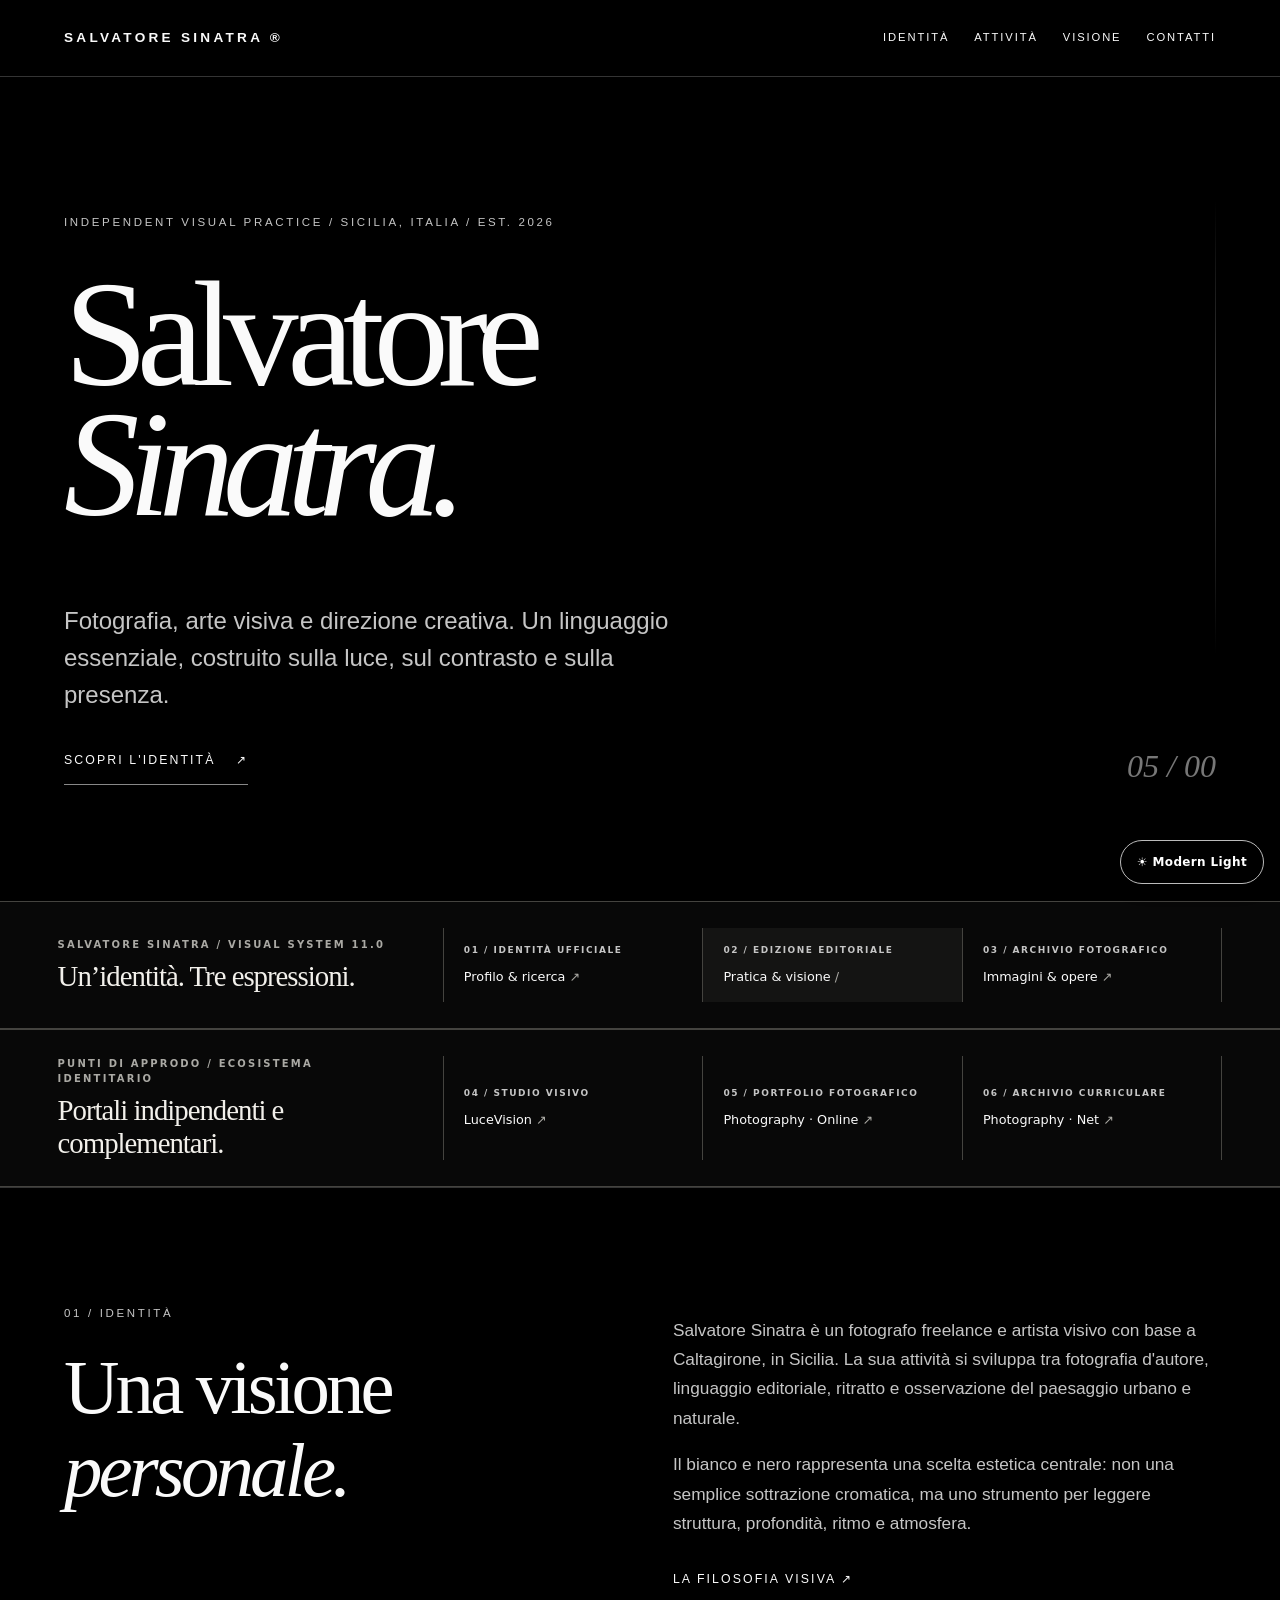
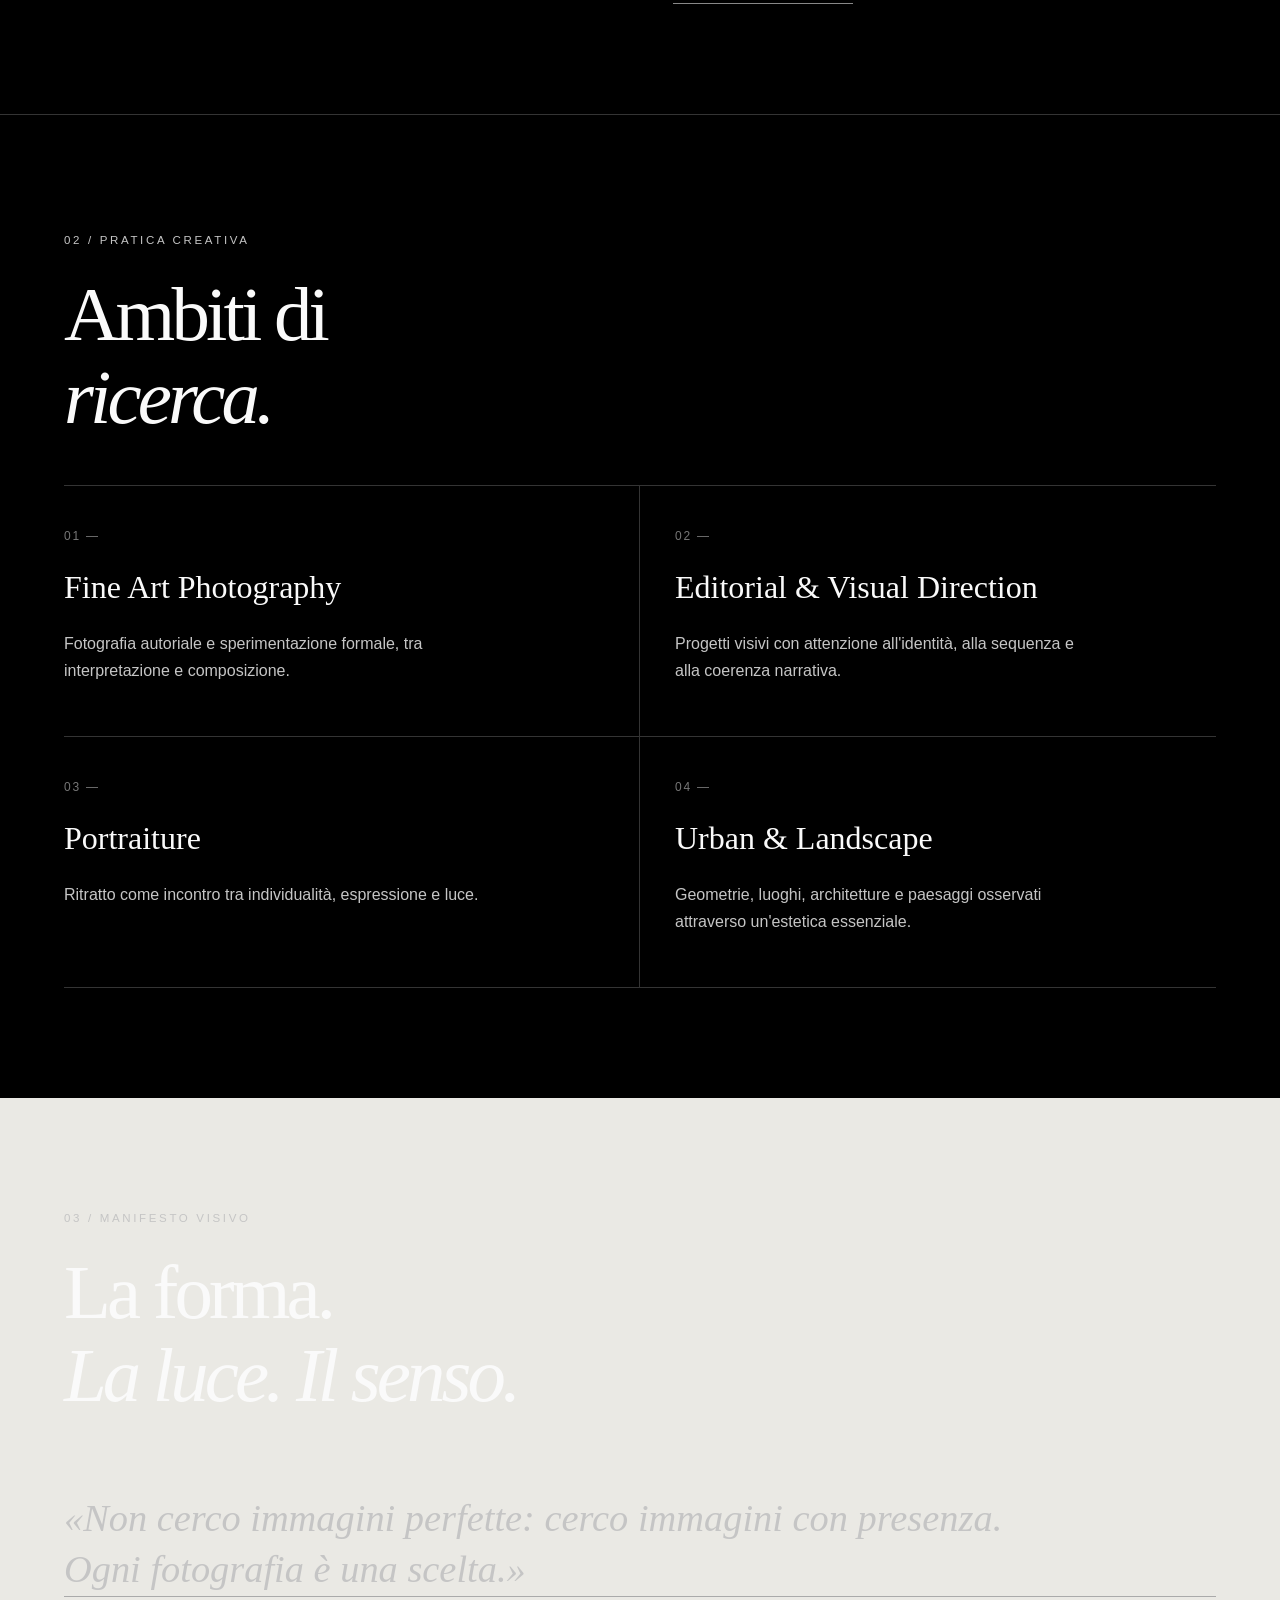
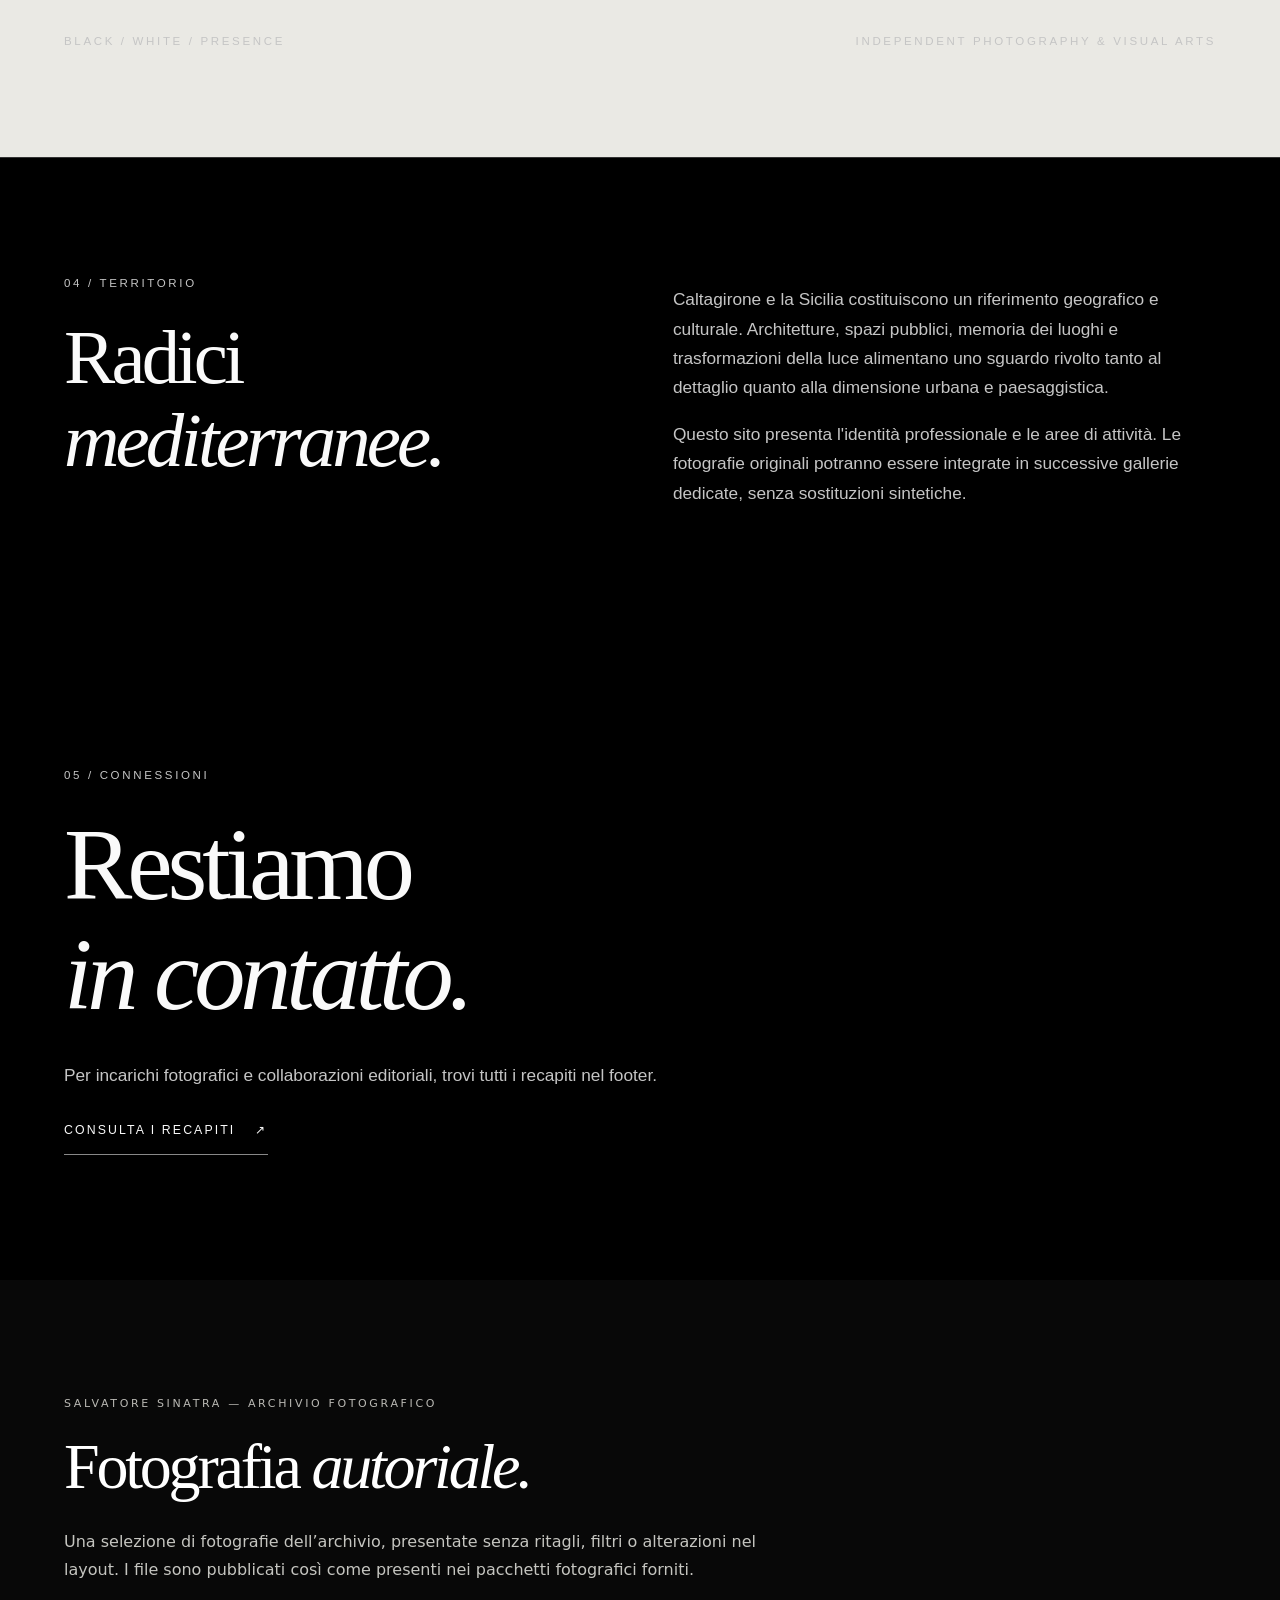
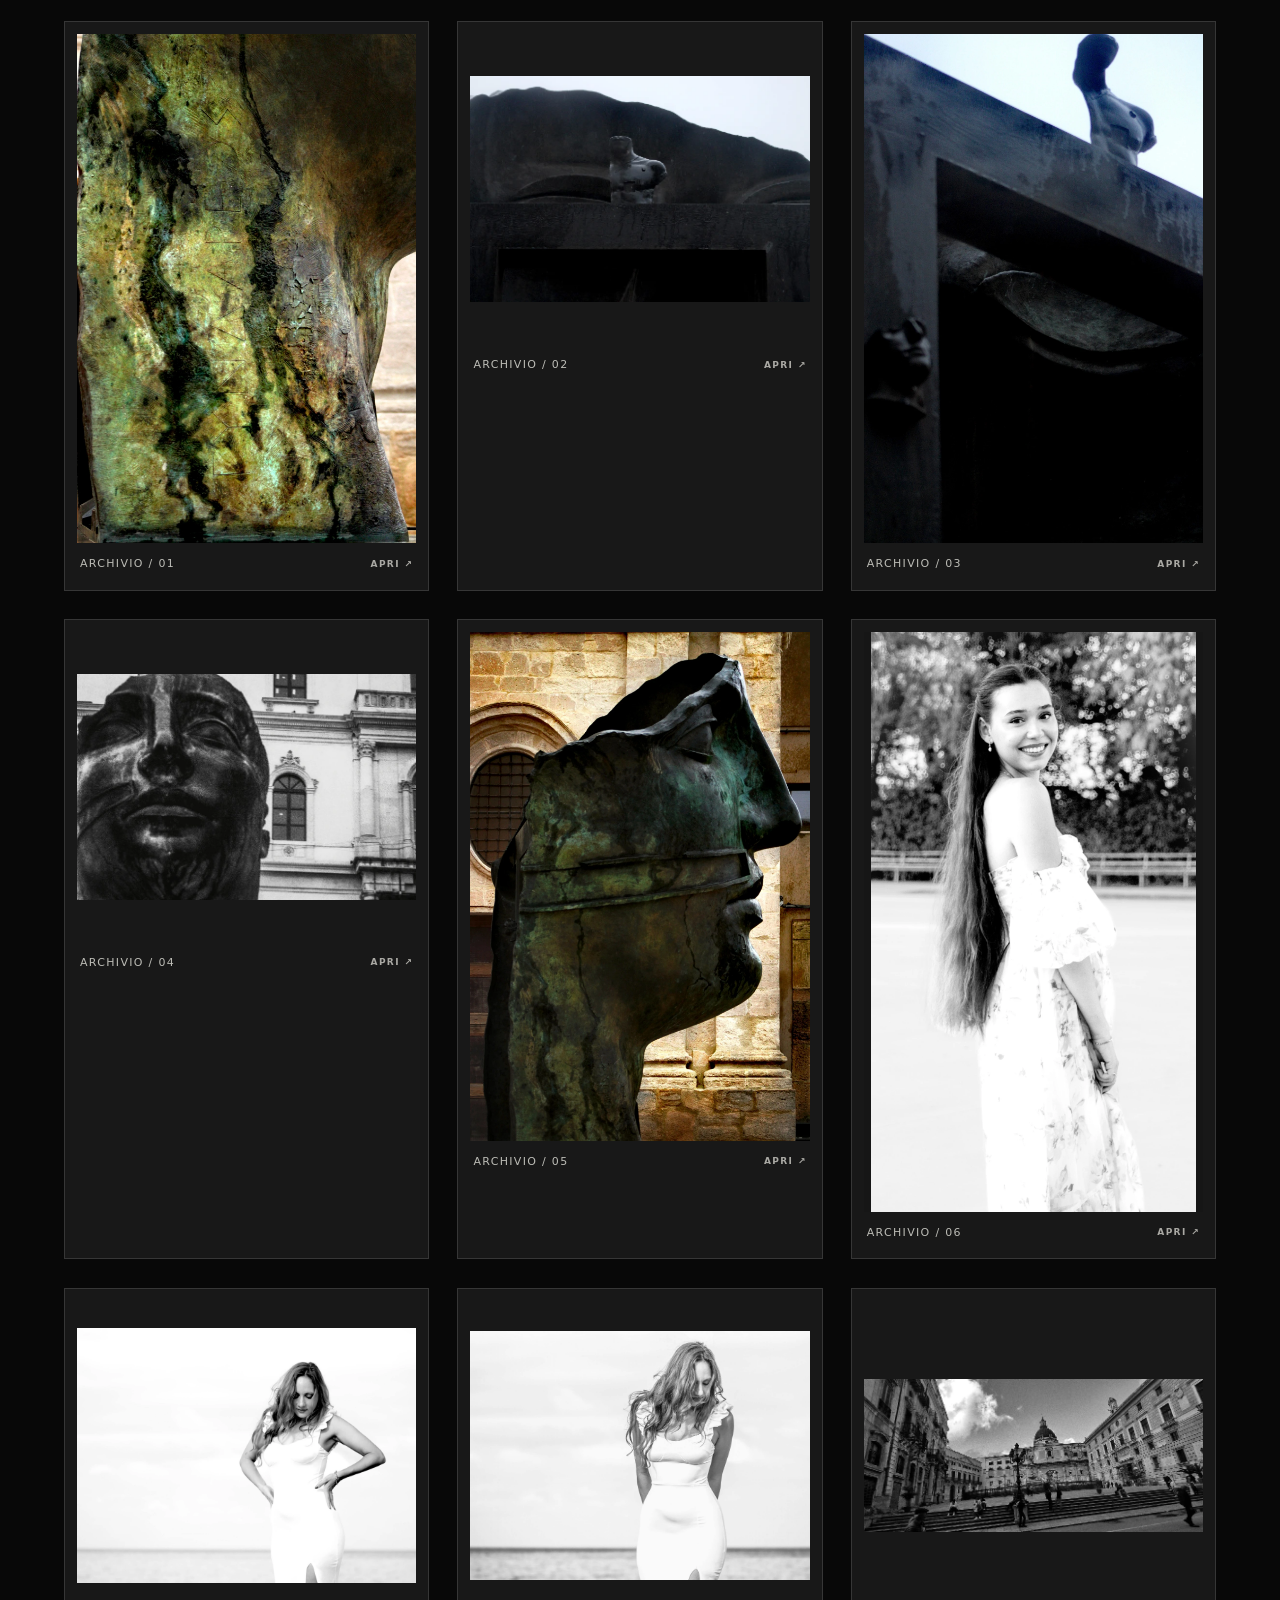
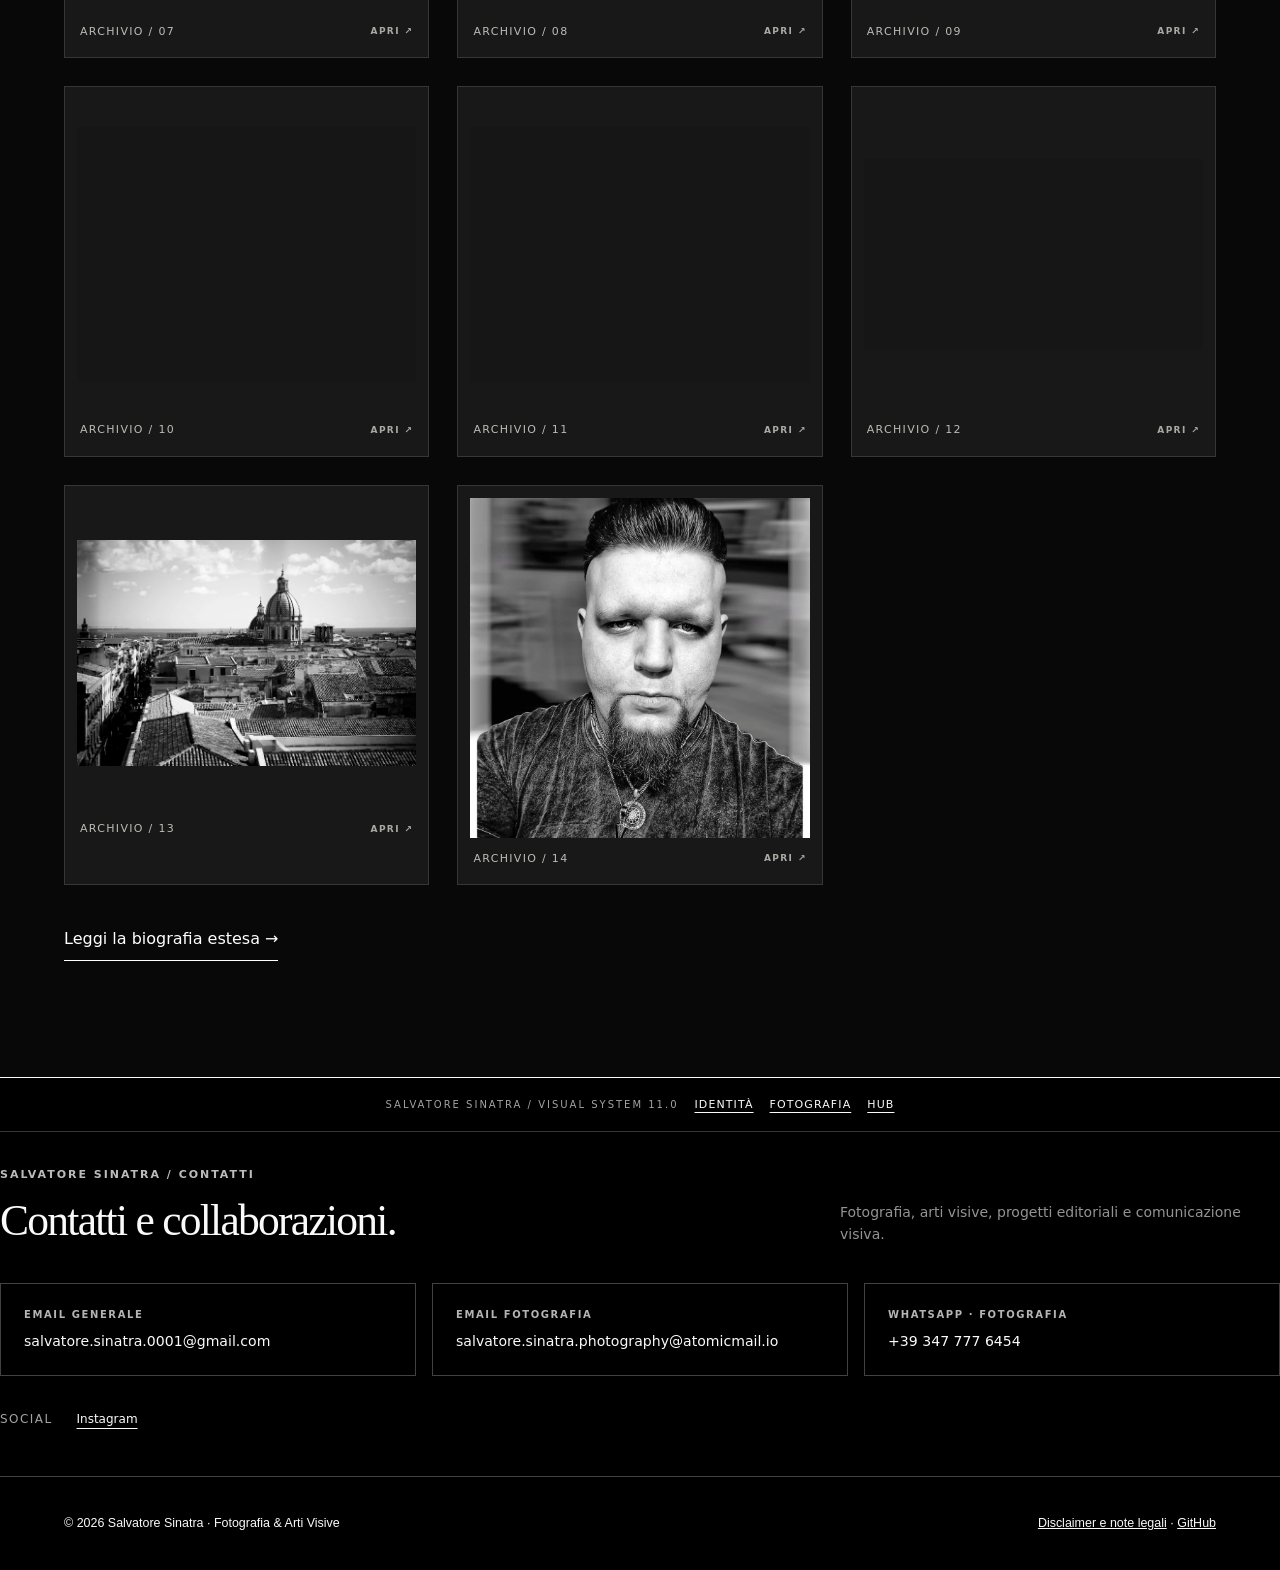
==== commit 047e4459: "Remove Facebook references from public identity pages" ====
--- a/index.html
+++ b/index.html
@@ -56,7 +56,6 @@
     </div>
     <nav class="ss-contact-footer__social" aria-label="Profili social ufficiali">
       <span class="ss-contact-footer__social-label">Social</span>
-      <a href="https://www.facebook.com/salvatore.sinatra.00.01" target="_blank" rel="noopener noreferrer">Facebook</a>
       <a href="https://www.instagram.com/salvatoresinatraofficial/" target="_blank" rel="noopener noreferrer">Instagram</a>
     </nav>
   </section>
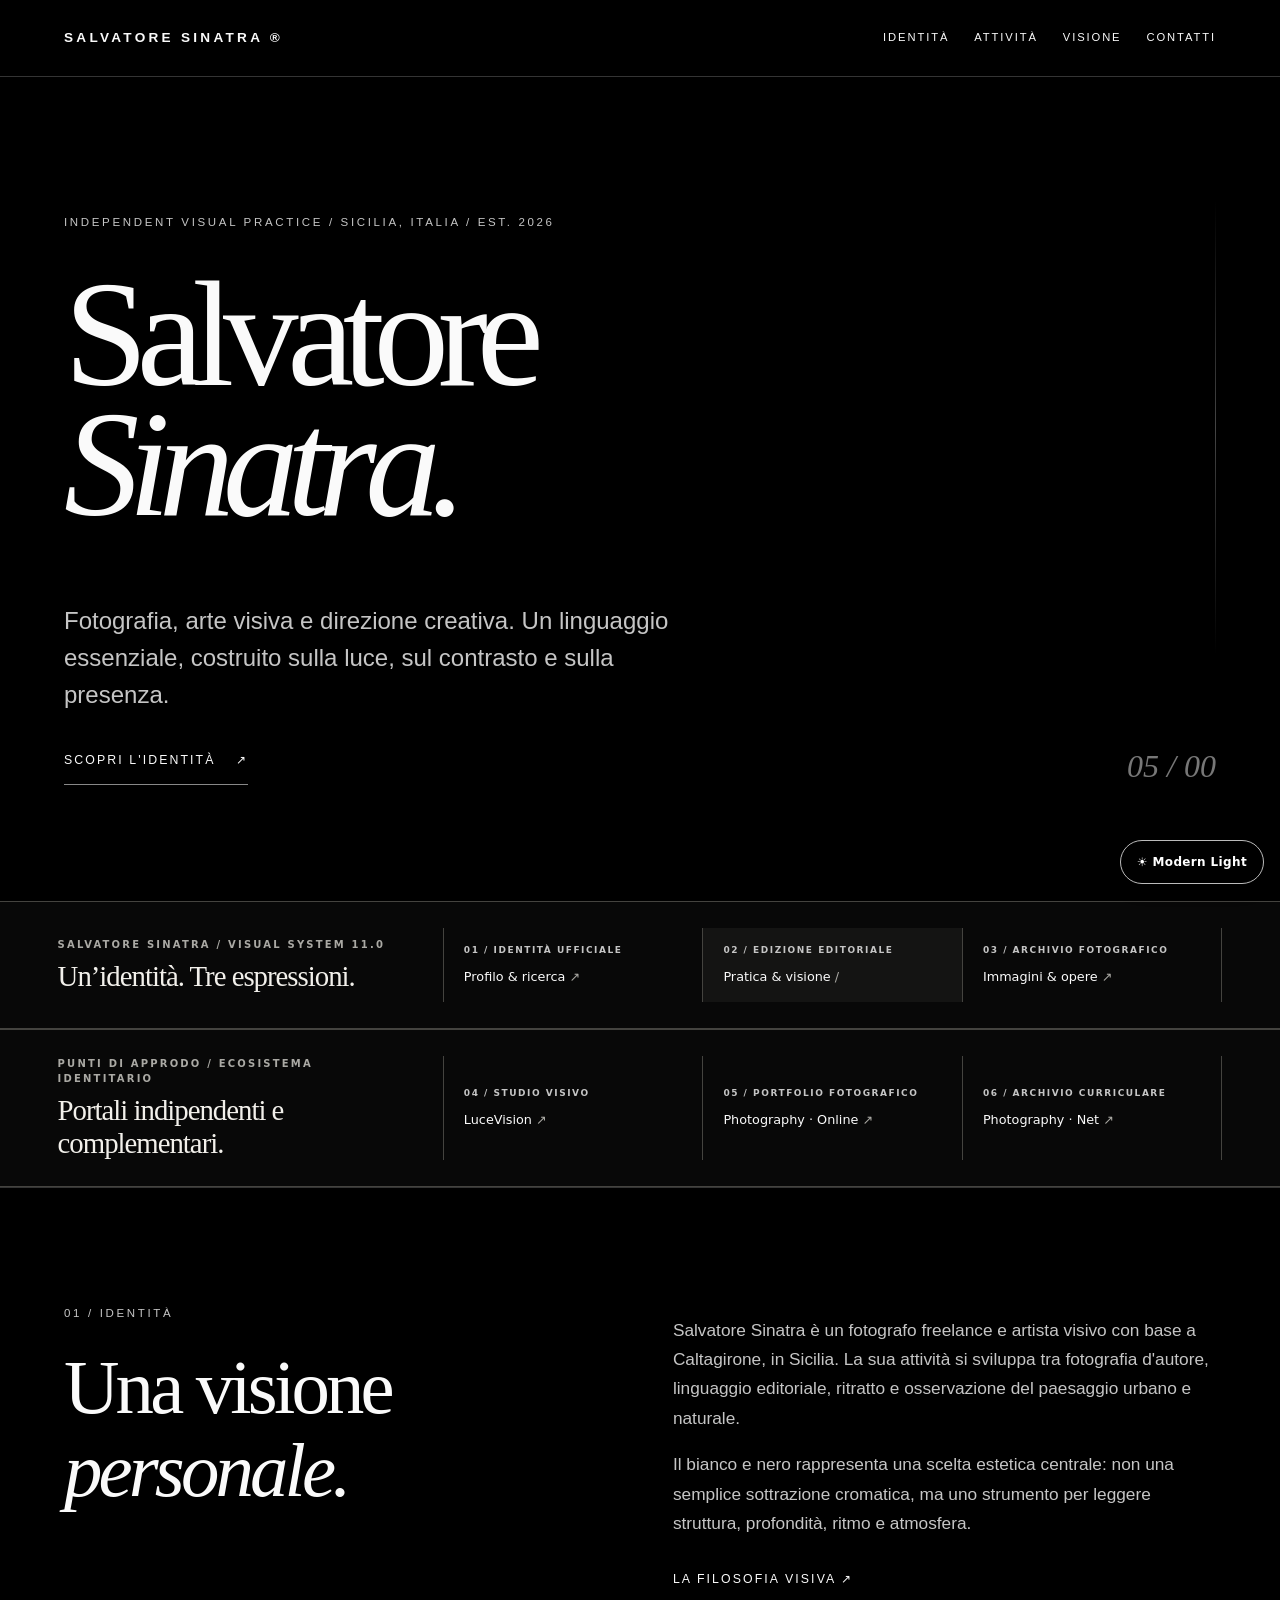
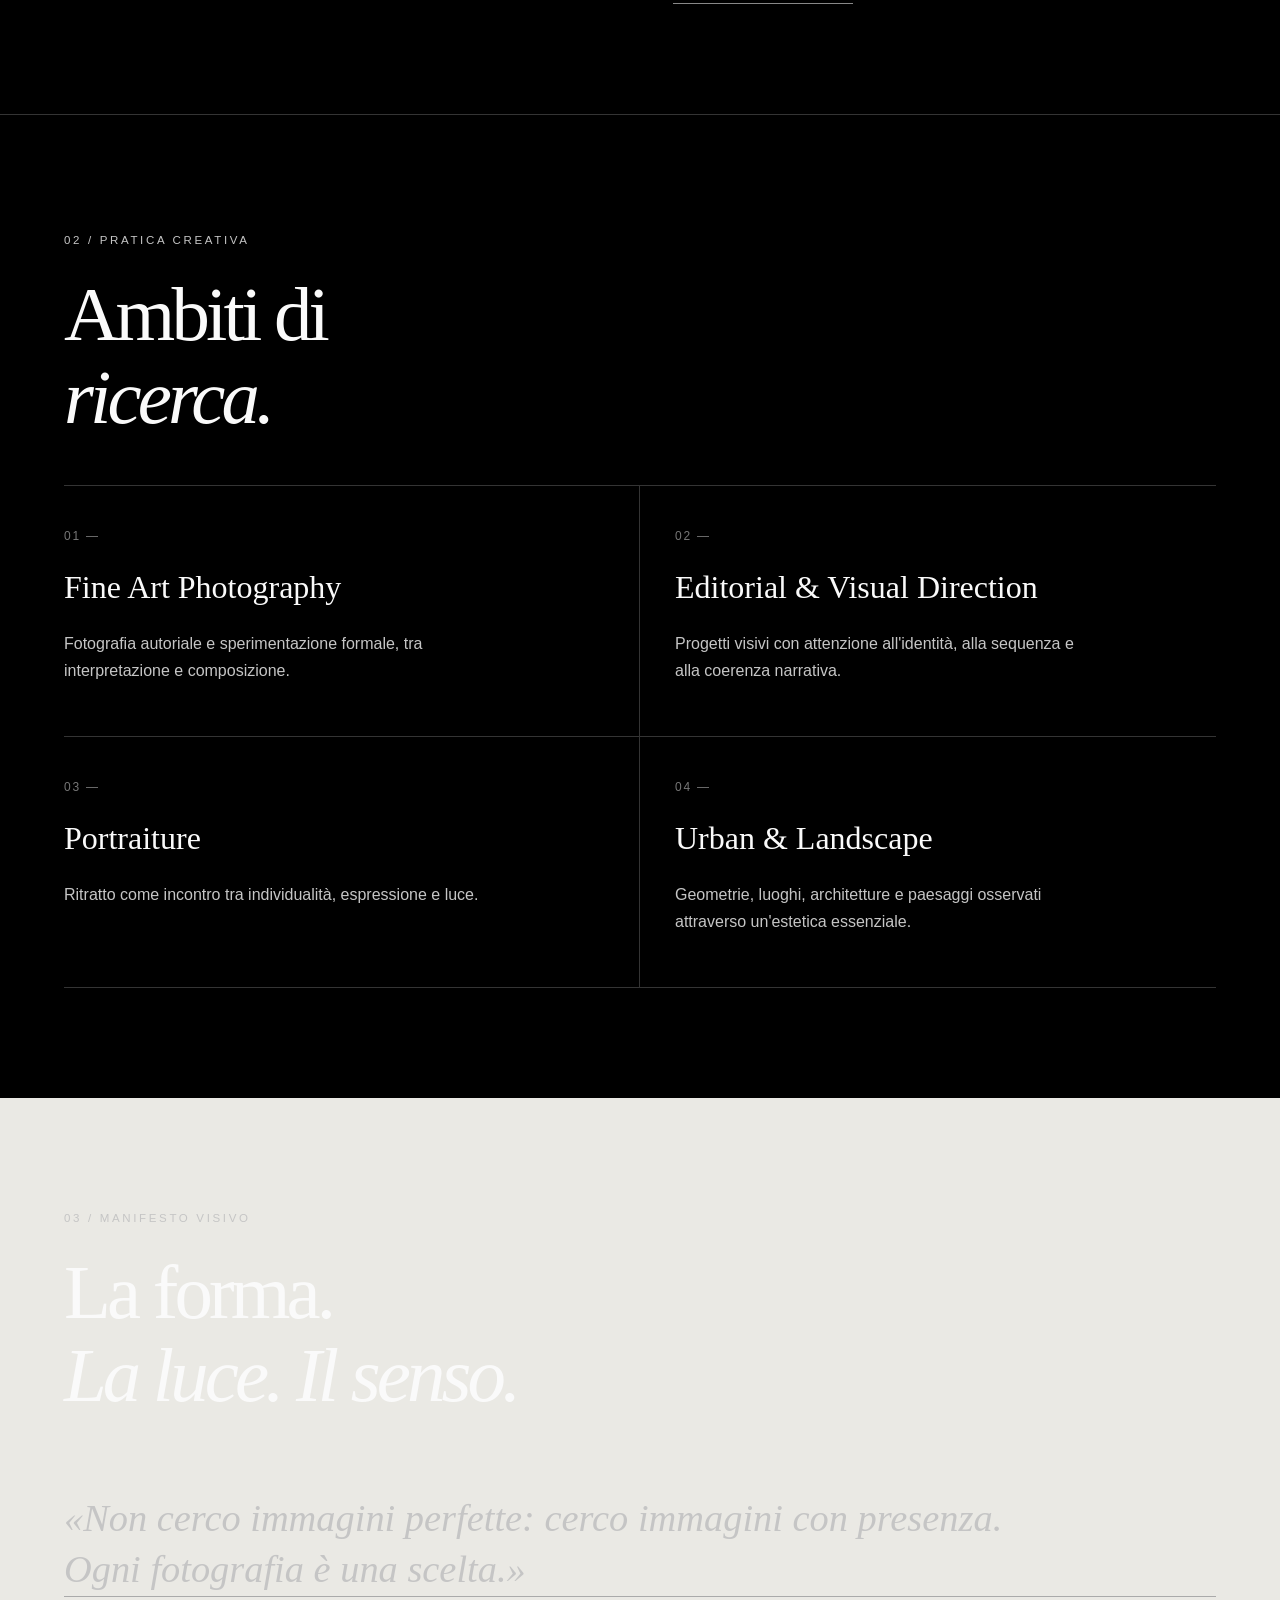
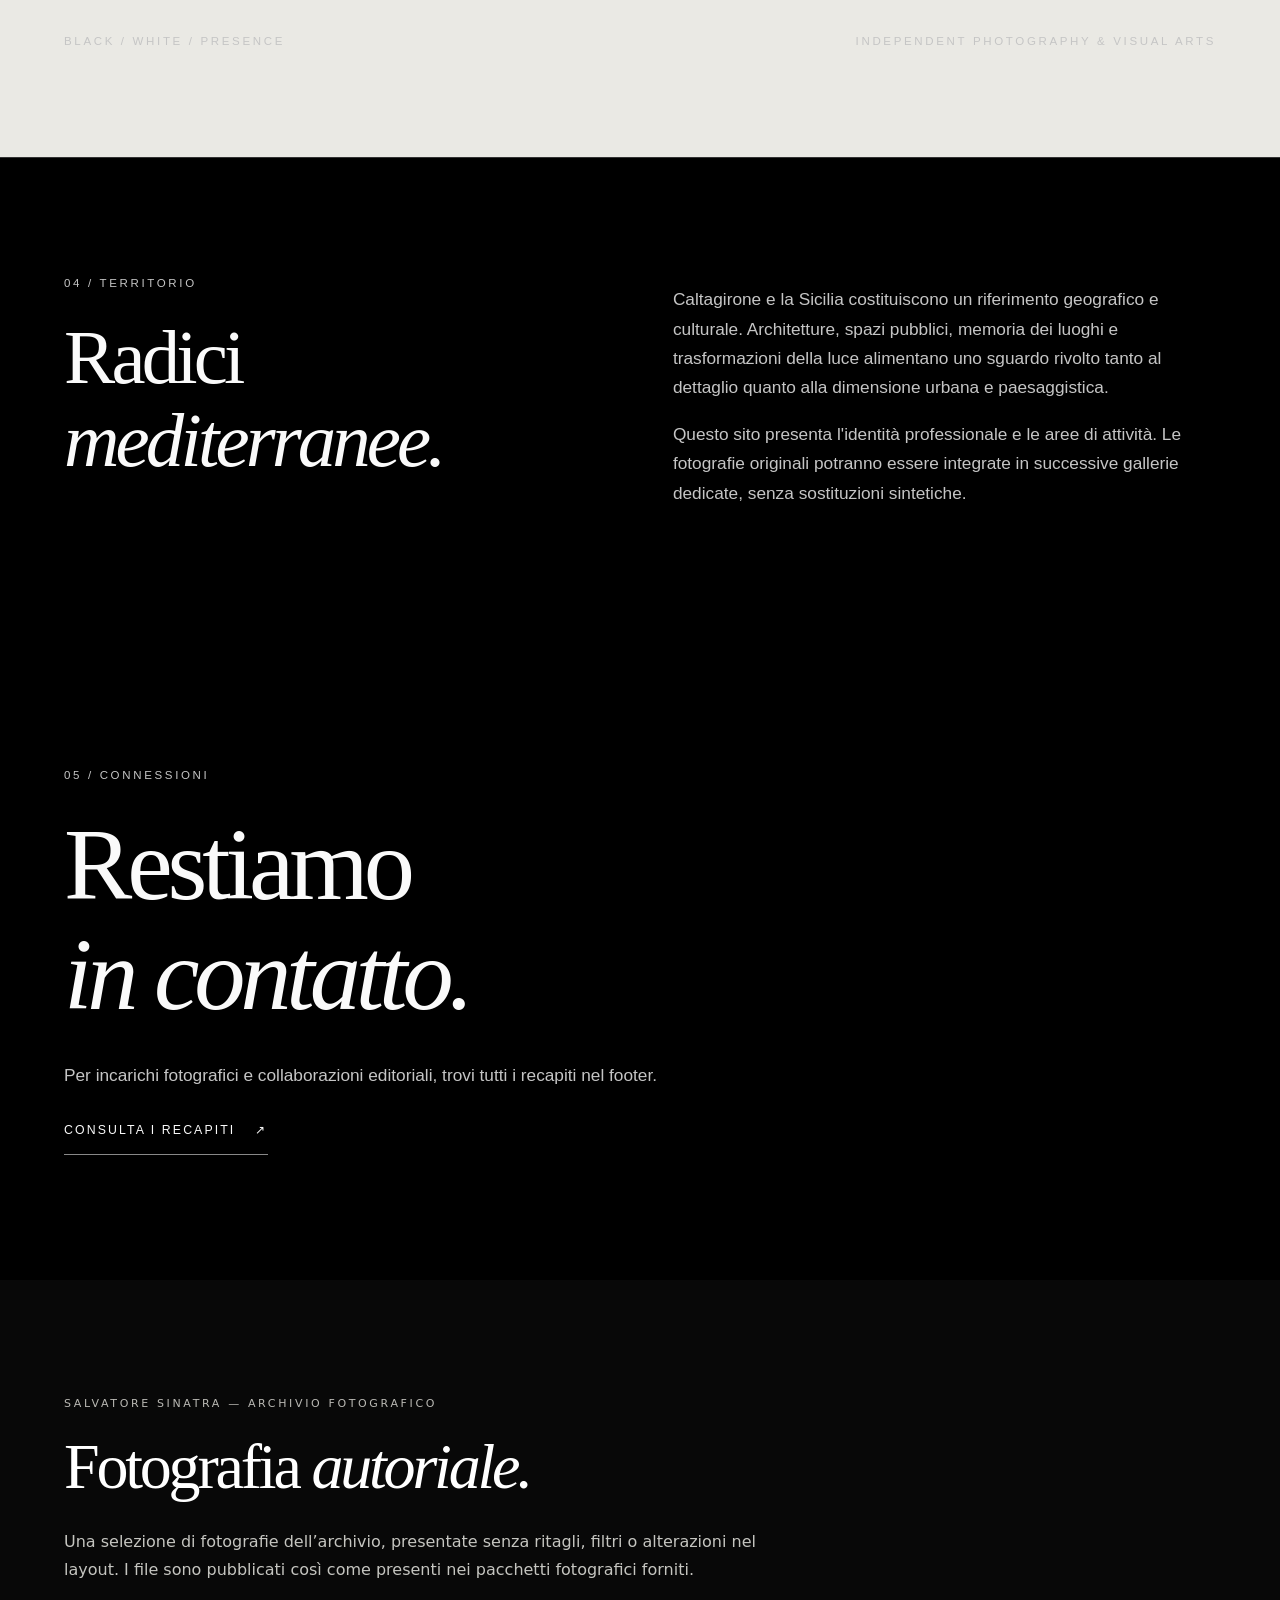
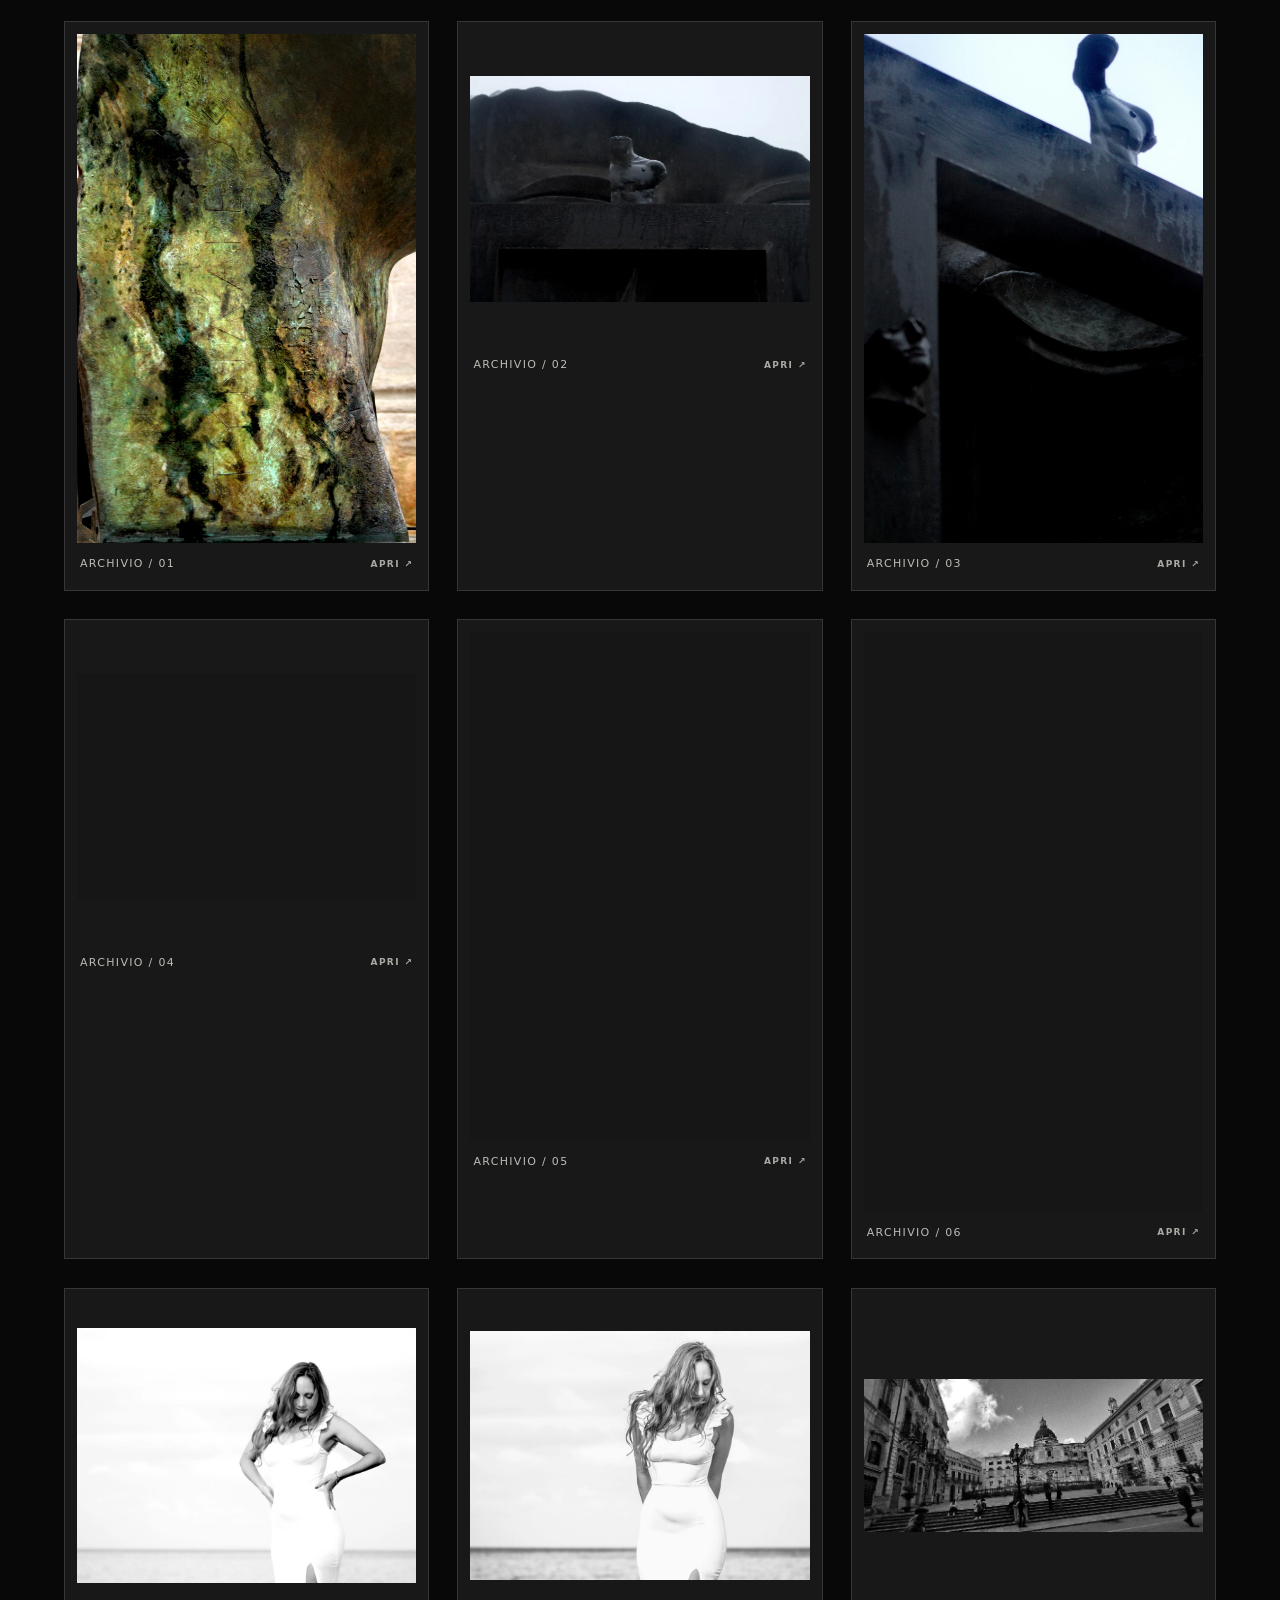
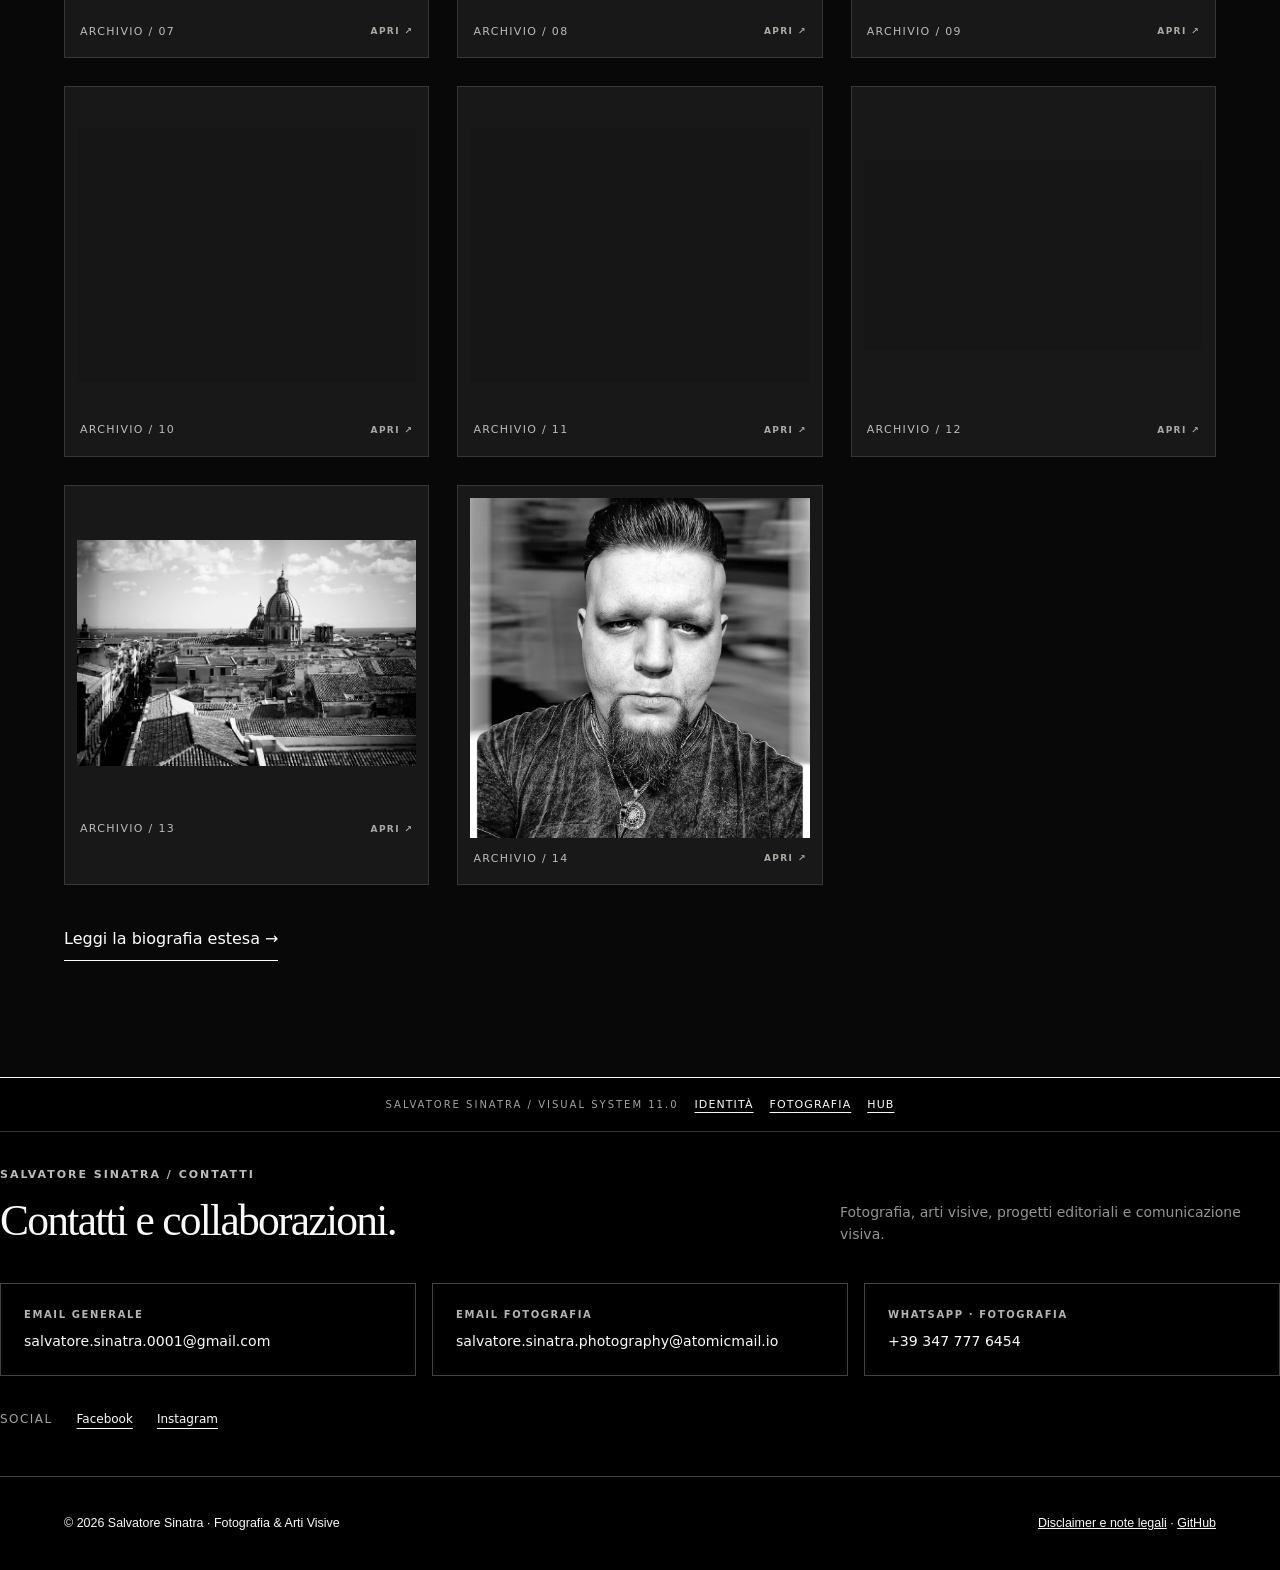
==== commit 85e1c32d: "Align official social references with confirmed personal Facebook profile" ====
--- a/index.html
+++ b/index.html
@@ -56,6 +56,7 @@
     </div>
     <nav class="ss-contact-footer__social" aria-label="Profili social ufficiali">
       <span class="ss-contact-footer__social-label">Social</span>
+      <a href="https://www.facebook.com/profile.php?id=61594648539977" target="_blank" rel="noopener noreferrer">Facebook</a>
       <a href="https://www.instagram.com/salvatoresinatraofficial/" target="_blank" rel="noopener noreferrer">Instagram</a>
     </nav>
   </section>
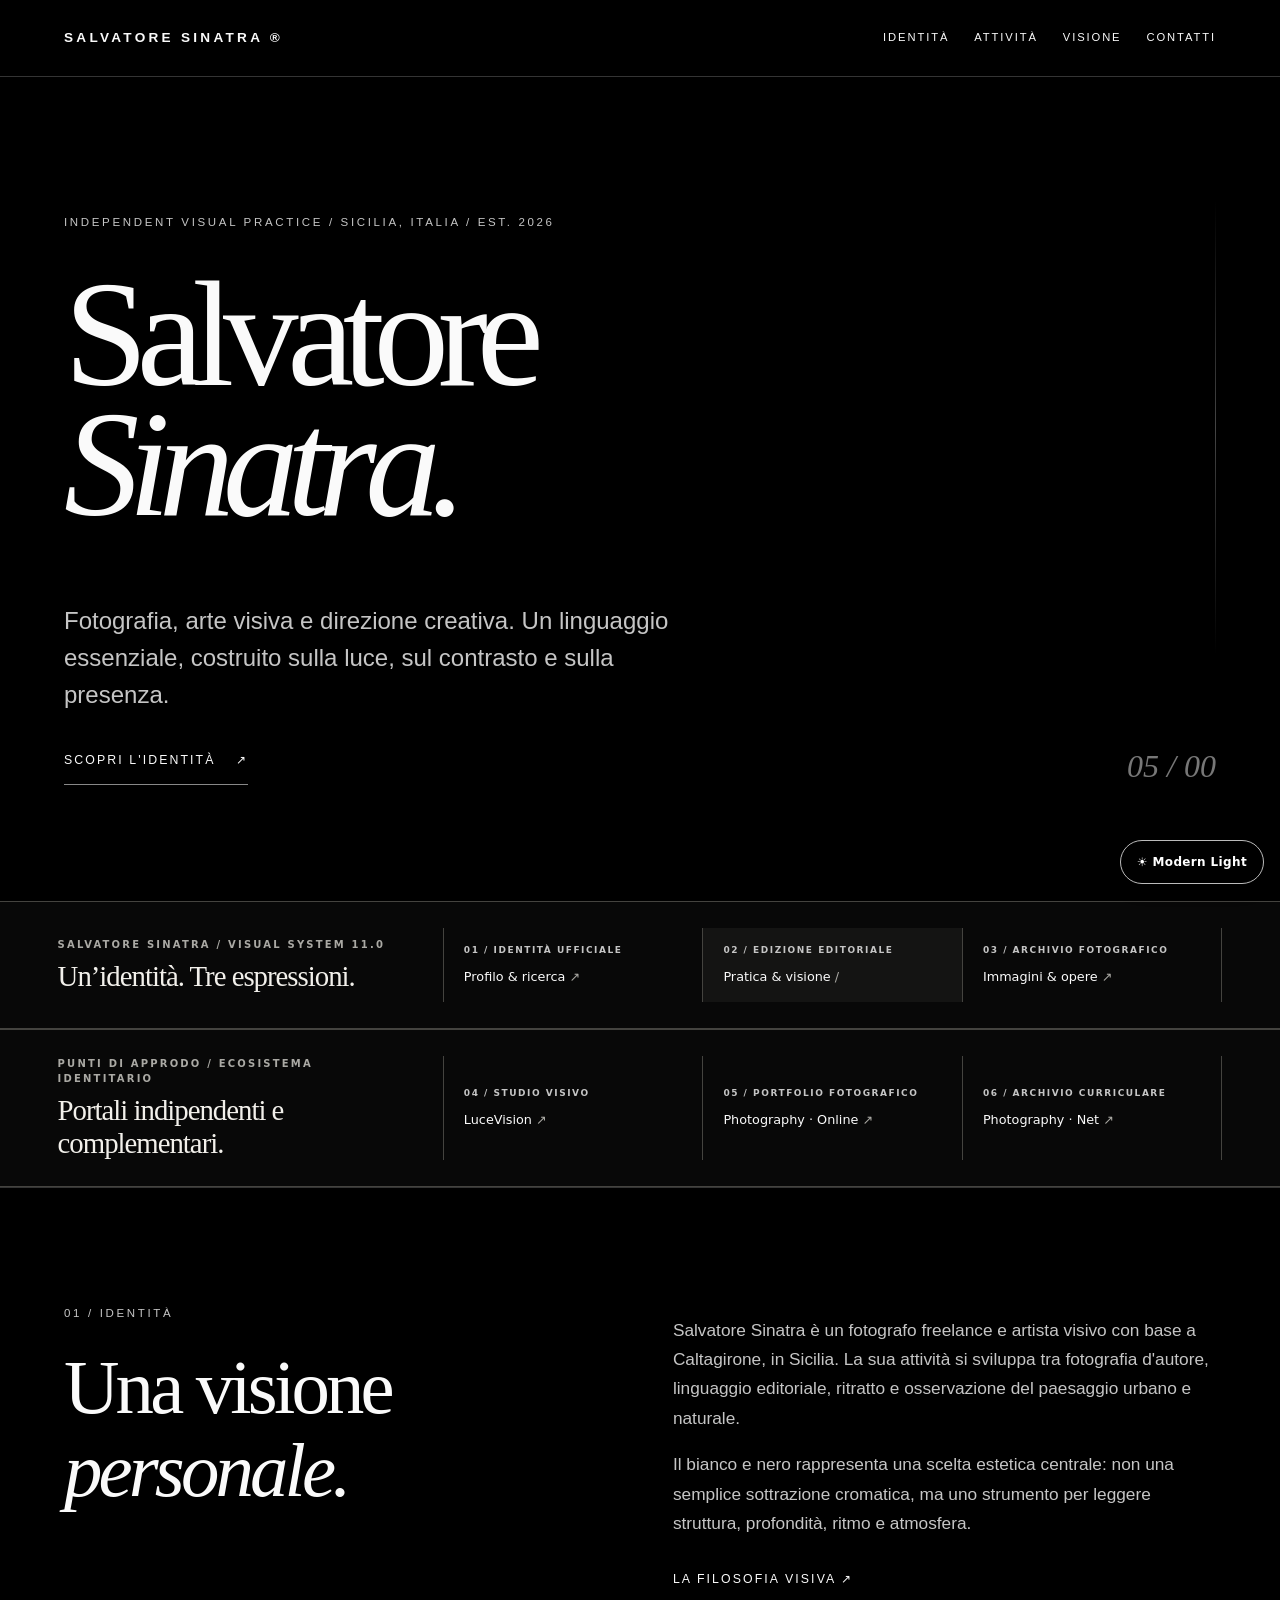
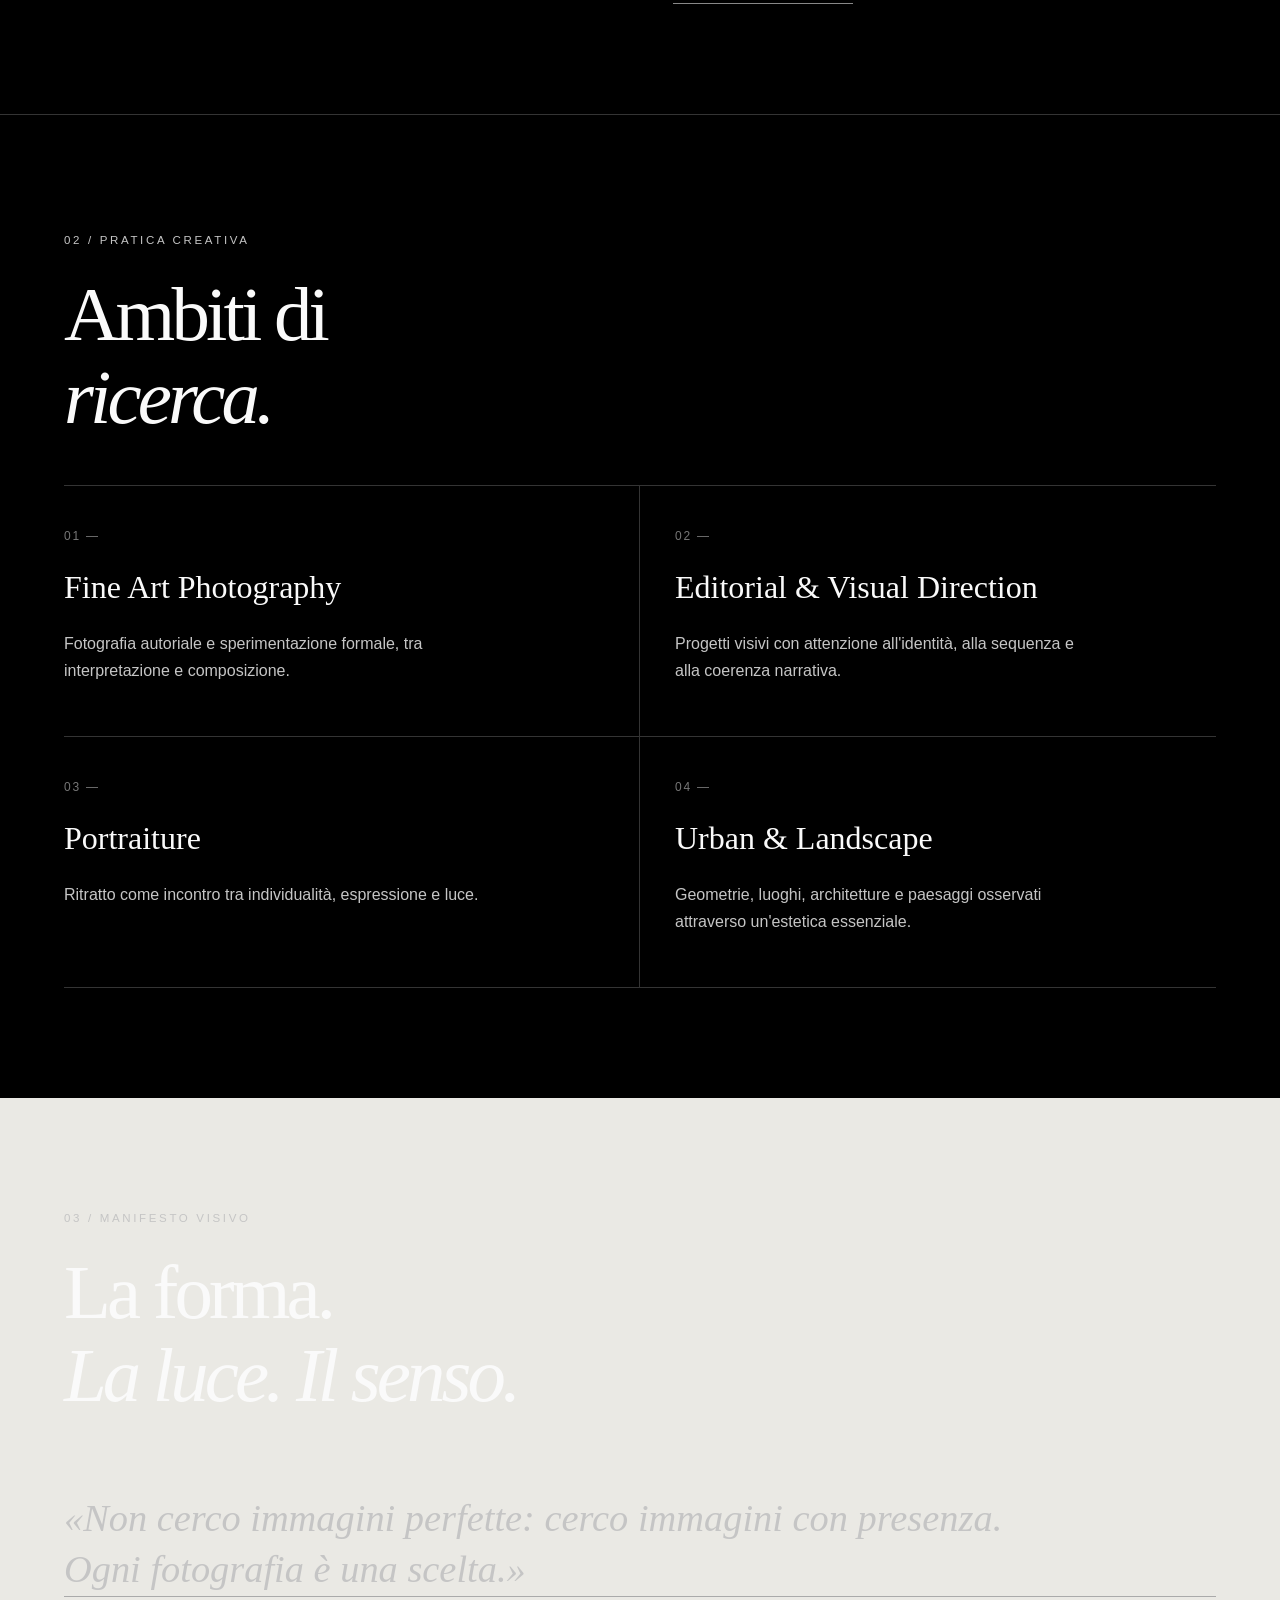
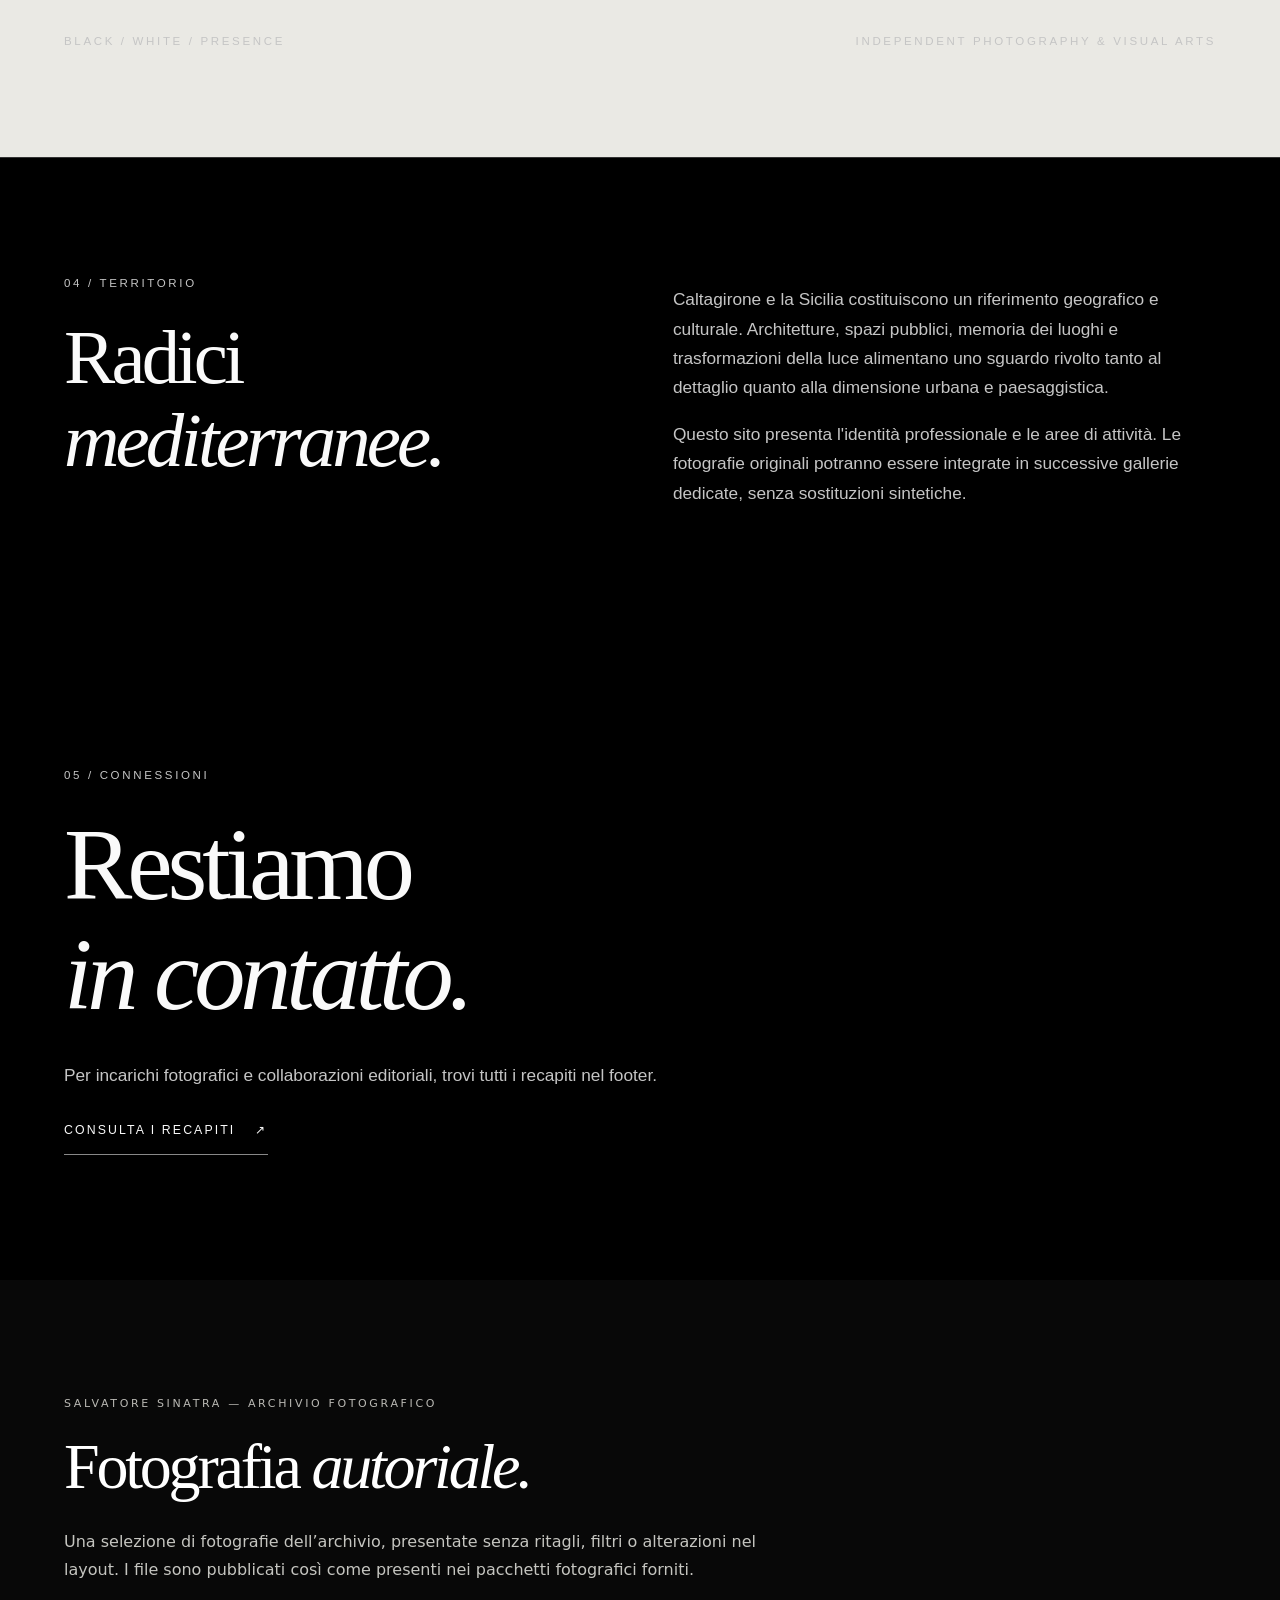
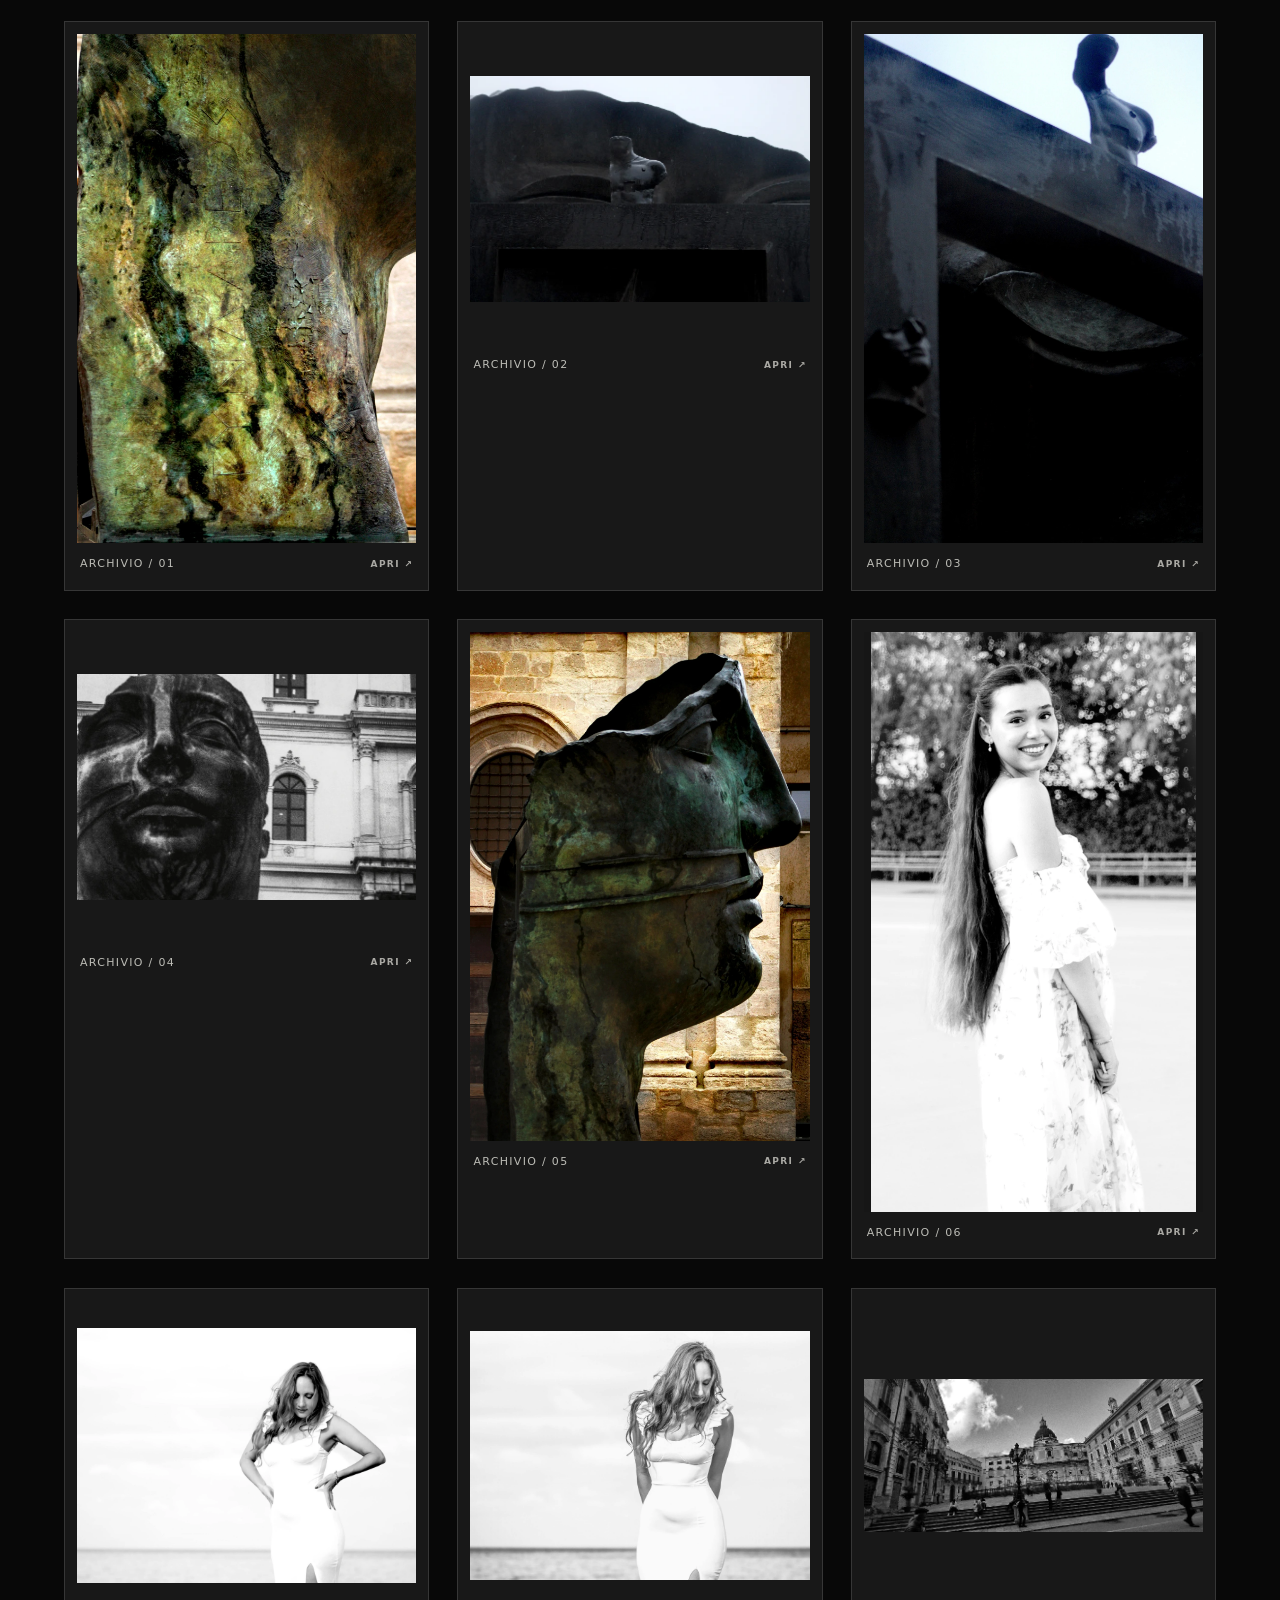
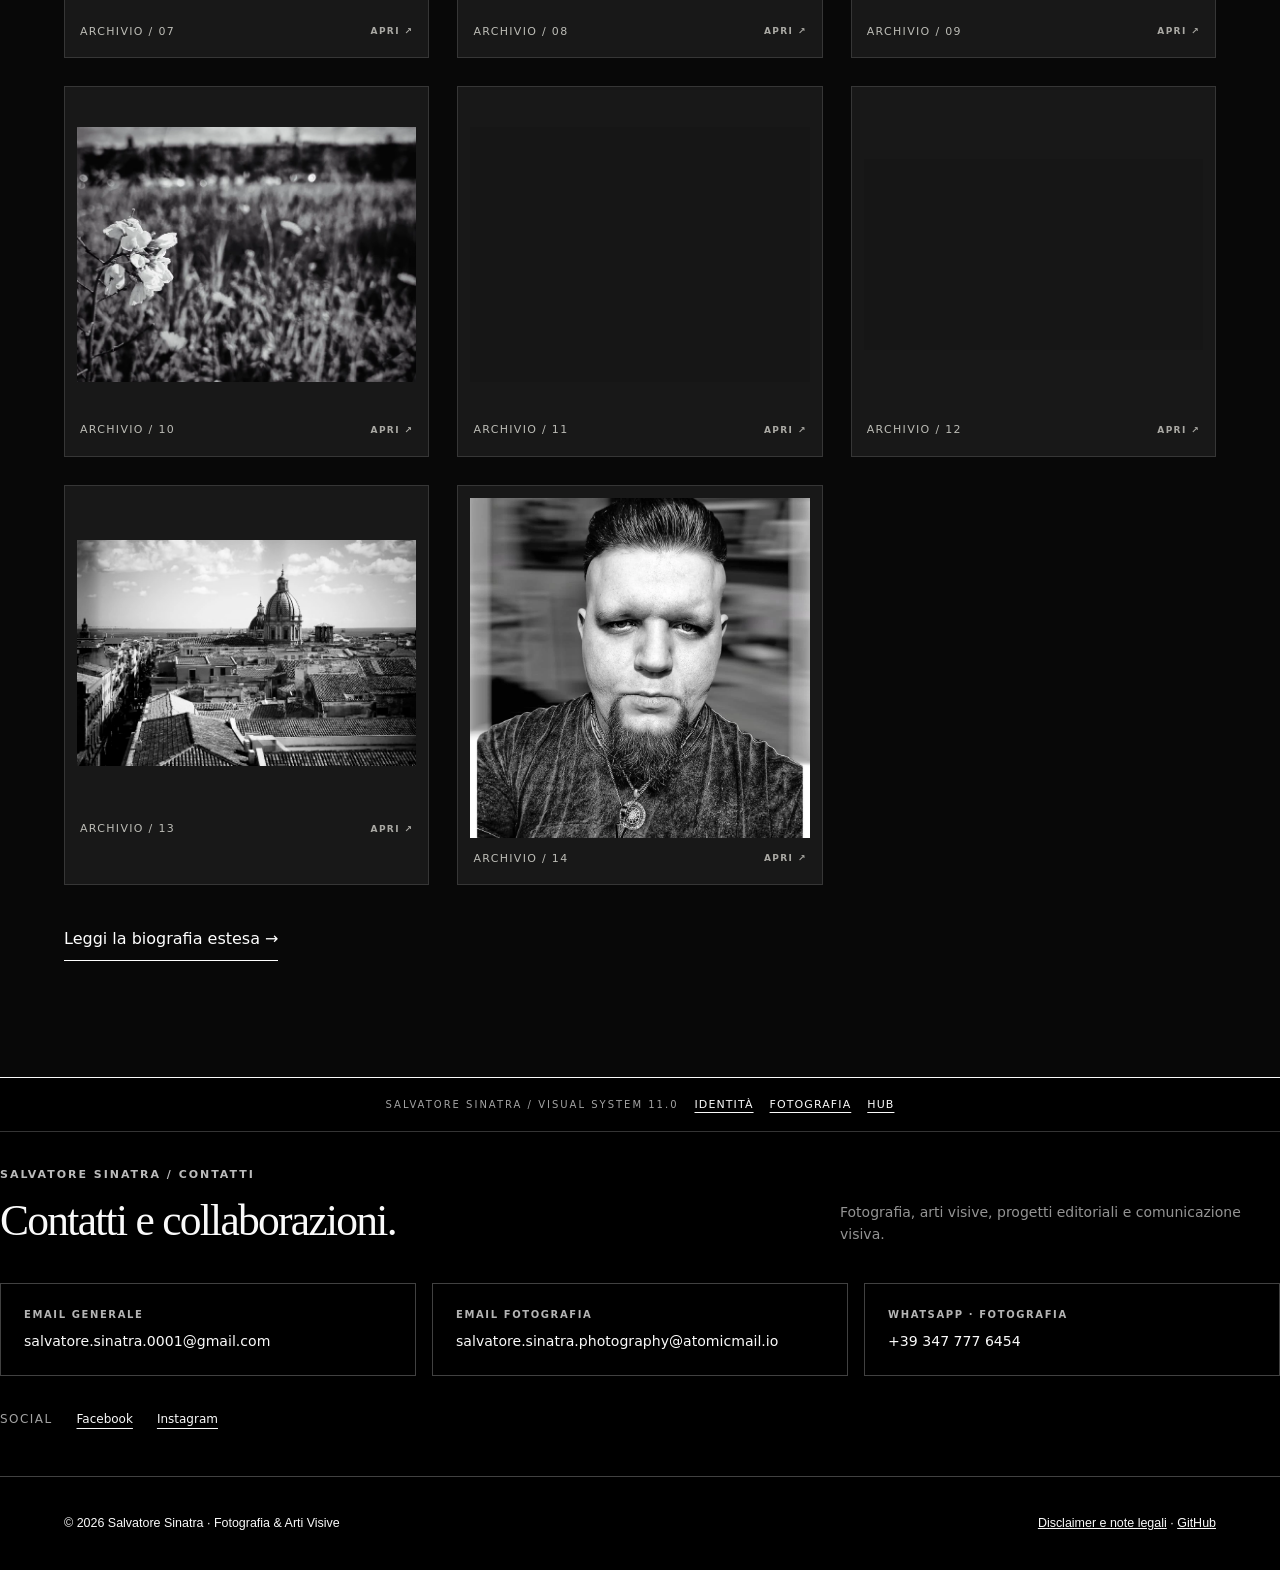
==== commit eca4ea3f: "Use canonical www URL for main identity site link" ====
--- a/index.html
+++ b/index.html
@@ -6,7 +6,7 @@
   <meta name="twitter:description" content="Salvatore Sinatra, fotografo freelance e artista visivo in Sicilia. Fine art, ritratto, fotografia editoriale, bianco e nero e direzione visiva.">
   <meta name="twitter:image" content="https://www.salvatore-sinatra.it/assets/photos/1000022959.webp">
   <script type="application/ld+json">{"@context":"https://schema.org","@type":"WebSite","name":"Salvatore Sinatra — Fotografia & Arti Visive | Website 5.0","url":"https://www.salvatore-sinatra.it/","description":"Salvatore Sinatra, fotografo freelance e artista visivo in Sicilia. Fine art, ritratto, fotografia editoriale, bianco e nero e direzione visiva.","inLanguage":"it-IT"}</script>
-<link rel="stylesheet" href="assets/ss-visual-theme.css"><link rel="stylesheet" href="assets/ss-editorial-v11.css"><link rel="stylesheet" href="assets/ss-contact-footer.css"></head><body><header class="top"><div class="shell"><a class="logo" href="/">SALVATORE SINATRA <span aria-hidden="true">®</span></a><nav class="nav" aria-label="Navigazione principale"><a href="/#identita">Identità</a><a href="/#attivita">Attività</a><a href="/#visione">Visione</a><a href="/#contatti">Contatti</a></nav></div></header><main><section class="hero shell"><span class="tag">Independent visual practice / Sicilia, Italia / Est. 2026</span><h1>Salvatore<br><em>Sinatra.</em></h1><div class="hero-bottom"><div><p class="lead">Fotografia, arte visiva e direzione creativa. Un linguaggio essenziale, costruito sulla luce, sul contrasto e sulla presenza.</p><a class="link" href="#identita">Scopri l'identità <span aria-hidden="true">↗</span></a></div><span class="counter">05 / 00</span></div></section><aside class="ss11-network" aria-label="Sistema editoriale e siti di Salvatore Sinatra"><div class="ss11-network__heading"><span class="ss11-network__eyebrow">SALVATORE SINATRA / VISUAL SYSTEM 11.0</span><strong>Un’identità. Tre espressioni.</strong></div><nav class="ss11-network__links" aria-label="Naviga tra i siti identitari"><a class="ss11-network__link" href="https://salvatoresinatra.it/"><small>01 / IDENTITÀ UFFICIALE</small><span>Profilo & ricerca</span></a><a class="ss11-network__link" href="https://www.salvatore-sinatra.it/" aria-current="page"><small>02 / EDIZIONE EDITORIALE</small><span>Pratica & visione</span></a><a class="ss11-network__link" href="https://www.salvatoresinatraphotography.it/"><small>03 / ARCHIVIO FOTOGRAFICO</small><span>Immagini & opere</span></a></nav></aside><aside class="ss11-network" aria-label="Altri siti autonomi di Salvatore Sinatra"><div class="ss11-network__heading"><span class="ss11-network__eyebrow">PUNTI DI APPRODO / ECOSISTEMA IDENTITARIO</span><strong>Portali indipendenti e complementari.</strong></div><nav class="ss11-network__links" aria-label="Altri punti di approdo di Salvatore Sinatra"><a class="ss11-network__link" href="https://www.lucevision.it/"><small>04 / STUDIO VISIVO</small><span>LuceVision</span></a><a class="ss11-network__link" href="https://www.salvatoresinatraphotography.online/"><small>05 / PORTFOLIO FOTOGRAFICO</small><span>Photography · Online</span></a><a class="ss11-network__link" href="https://www.salvatoresinatraphotography.net/"><small>06 / ARCHIVIO CURRICULARE</small><span>Photography · Net</span></a></nav></aside><section class="section" id="identita"><div class="shell two"><div><span class="tag">01 / Identità</span><h2>Una visione<br><em>personale.</em></h2></div><div class="copy"><p>Salvatore Sinatra è un fotografo freelance e artista visivo con base a Caltagirone, in Sicilia. La sua attività si sviluppa tra fotografia d'autore, linguaggio editoriale, ritratto e osservazione del paesaggio urbano e naturale.</p><p>Il bianco e nero rappresenta una scelta estetica centrale: non una semplice sottrazione cromatica, ma uno strumento per leggere struttura, profondità, ritmo e atmosfera.</p><a class="link" href="#visione">La filosofia visiva ↗</a></div></div></section><section class="section" id="attivita"><div class="shell"><span class="tag">02 / Pratica creativa</span><h2>Ambiti di<br><em>ricerca.</em></h2><div class="services"><article class="service"><span class="index">01 —</span><h3>Fine Art Photography</h3><p>Fotografia autoriale e sperimentazione formale, tra interpretazione e composizione.</p></article><article class="service"><span class="index">02 —</span><h3>Editorial & Visual Direction</h3><p>Progetti visivi con attenzione all'identità, alla sequenza e alla coerenza narrativa.</p></article><article class="service"><span class="index">03 —</span><h3>Portraiture</h3><p>Ritratto come incontro tra individualità, espressione e luce.</p></article><article class="service"><span class="index">04 —</span><h3>Urban & Landscape</h3><p>Geometrie, luoghi, architetture e paesaggi osservati attraverso un'estetica essenziale.</p></article></div></div></section><section class="band" id="visione"><div class="shell"><span class="tag">03 / Manifesto visivo</span><h2>La forma.<br><em>La luce. Il senso.</em></h2><p class="quote">«Non cerco immagini perfette: cerco immagini con presenza. Ogni fotografia è una scelta.»</p><div class="details"><span class="tag">Black / White / Presence</span><span class="tag">Independent photography & visual arts</span></div></div></section><section class="section"><div class="shell two"><div><span class="tag">04 / Territorio</span><h2>Radici<br><em>mediterranee.</em></h2></div><div class="copy"><p>Caltagirone e la Sicilia costituiscono un riferimento geografico e culturale. Architetture, spazi pubblici, memoria dei luoghi e trasformazioni della luce alimentano uno sguardo rivolto tanto al dettaglio quanto alla dimensione urbana e paesaggistica.</p><p>Questo sito presenta l'identità professionale e le aree di attività. Le fotografie originali potranno essere integrate in successive gallerie dedicate, senza sostituzioni sintetiche.</p></div></div></section><section class="contact shell" id="contatti"><span class="tag">05 / Connessioni</span><h2>Restiamo<br><em>in contatto.</em></h2><p class="copy">Per incarichi fotografici e collaborazioni editoriali, trovi tutti i recapiti nel footer.</p><a class="link" href="#contatti-unificati">Consulta i recapiti <span aria-hidden="true">↗</span></a></section><style id="ss-photo-gallery-style-v10">
+<link rel="stylesheet" href="assets/ss-visual-theme.css"><link rel="stylesheet" href="assets/ss-editorial-v11.css"><link rel="stylesheet" href="assets/ss-contact-footer.css"></head><body><header class="top"><div class="shell"><a class="logo" href="/">SALVATORE SINATRA <span aria-hidden="true">®</span></a><nav class="nav" aria-label="Navigazione principale"><a href="/#identita">Identità</a><a href="/#attivita">Attività</a><a href="/#visione">Visione</a><a href="/#contatti">Contatti</a></nav></div></header><main><section class="hero shell"><span class="tag">Independent visual practice / Sicilia, Italia / Est. 2026</span><h1>Salvatore<br><em>Sinatra.</em></h1><div class="hero-bottom"><div><p class="lead">Fotografia, arte visiva e direzione creativa. Un linguaggio essenziale, costruito sulla luce, sul contrasto e sulla presenza.</p><a class="link" href="#identita">Scopri l'identità <span aria-hidden="true">↗</span></a></div><span class="counter">05 / 00</span></div></section><aside class="ss11-network" aria-label="Sistema editoriale e siti di Salvatore Sinatra"><div class="ss11-network__heading"><span class="ss11-network__eyebrow">SALVATORE SINATRA / VISUAL SYSTEM 11.0</span><strong>Un’identità. Tre espressioni.</strong></div><nav class="ss11-network__links" aria-label="Naviga tra i siti identitari"><a class="ss11-network__link" href="https://www.salvatoresinatra.it/"><small>01 / IDENTITÀ UFFICIALE</small><span>Profilo & ricerca</span></a><a class="ss11-network__link" href="https://www.salvatore-sinatra.it/" aria-current="page"><small>02 / EDIZIONE EDITORIALE</small><span>Pratica & visione</span></a><a class="ss11-network__link" href="https://www.salvatoresinatraphotography.it/"><small>03 / ARCHIVIO FOTOGRAFICO</small><span>Immagini & opere</span></a></nav></aside><aside class="ss11-network" aria-label="Altri siti autonomi di Salvatore Sinatra"><div class="ss11-network__heading"><span class="ss11-network__eyebrow">PUNTI DI APPRODO / ECOSISTEMA IDENTITARIO</span><strong>Portali indipendenti e complementari.</strong></div><nav class="ss11-network__links" aria-label="Altri punti di approdo di Salvatore Sinatra"><a class="ss11-network__link" href="https://www.lucevision.it/"><small>04 / STUDIO VISIVO</small><span>LuceVision</span></a><a class="ss11-network__link" href="https://www.salvatoresinatraphotography.online/"><small>05 / PORTFOLIO FOTOGRAFICO</small><span>Photography · Online</span></a><a class="ss11-network__link" href="https://www.salvatoresinatraphotography.net/"><small>06 / ARCHIVIO CURRICULARE</small><span>Photography · Net</span></a></nav></aside><section class="section" id="identita"><div class="shell two"><div><span class="tag">01 / Identità</span><h2>Una visione<br><em>personale.</em></h2></div><div class="copy"><p>Salvatore Sinatra è un fotografo freelance e artista visivo con base a Caltagirone, in Sicilia. La sua attività si sviluppa tra fotografia d'autore, linguaggio editoriale, ritratto e osservazione del paesaggio urbano e naturale.</p><p>Il bianco e nero rappresenta una scelta estetica centrale: non una semplice sottrazione cromatica, ma uno strumento per leggere struttura, profondità, ritmo e atmosfera.</p><a class="link" href="#visione">La filosofia visiva ↗</a></div></div></section><section class="section" id="attivita"><div class="shell"><span class="tag">02 / Pratica creativa</span><h2>Ambiti di<br><em>ricerca.</em></h2><div class="services"><article class="service"><span class="index">01 —</span><h3>Fine Art Photography</h3><p>Fotografia autoriale e sperimentazione formale, tra interpretazione e composizione.</p></article><article class="service"><span class="index">02 —</span><h3>Editorial & Visual Direction</h3><p>Progetti visivi con attenzione all'identità, alla sequenza e alla coerenza narrativa.</p></article><article class="service"><span class="index">03 —</span><h3>Portraiture</h3><p>Ritratto come incontro tra individualità, espressione e luce.</p></article><article class="service"><span class="index">04 —</span><h3>Urban & Landscape</h3><p>Geometrie, luoghi, architetture e paesaggi osservati attraverso un'estetica essenziale.</p></article></div></div></section><section class="band" id="visione"><div class="shell"><span class="tag">03 / Manifesto visivo</span><h2>La forma.<br><em>La luce. Il senso.</em></h2><p class="quote">«Non cerco immagini perfette: cerco immagini con presenza. Ogni fotografia è una scelta.»</p><div class="details"><span class="tag">Black / White / Presence</span><span class="tag">Independent photography & visual arts</span></div></div></section><section class="section"><div class="shell two"><div><span class="tag">04 / Territorio</span><h2>Radici<br><em>mediterranee.</em></h2></div><div class="copy"><p>Caltagirone e la Sicilia costituiscono un riferimento geografico e culturale. Architetture, spazi pubblici, memoria dei luoghi e trasformazioni della luce alimentano uno sguardo rivolto tanto al dettaglio quanto alla dimensione urbana e paesaggistica.</p><p>Questo sito presenta l'identità professionale e le aree di attività. Le fotografie originali potranno essere integrate in successive gallerie dedicate, senza sostituzioni sintetiche.</p></div></div></section><section class="contact shell" id="contatti"><span class="tag">05 / Connessioni</span><h2>Restiamo<br><em>in contatto.</em></h2><p class="copy">Per incarichi fotografici e collaborazioni editoriali, trovi tutti i recapiti nel footer.</p><a class="link" href="#contatti-unificati">Consulta i recapiti <span aria-hidden="true">↗</span></a></section><style id="ss-photo-gallery-style-v10">
 #ss-photo-gallery-v10{padding:clamp(50px,9vw,120px) 5vw;background:#101010;color:#f4f3ef;font-family:system-ui,-apple-system,BlinkMacSystemFont,"Segoe UI",sans-serif}
 #ss-photo-gallery-v10 .ss-gallery-inner{max-width:1400px;margin:auto}
 #ss-photo-gallery-v10 .ss-photo-overline{font-size:11px;letter-spacing:.24em;text-transform:uppercase;color:#bab9b4}
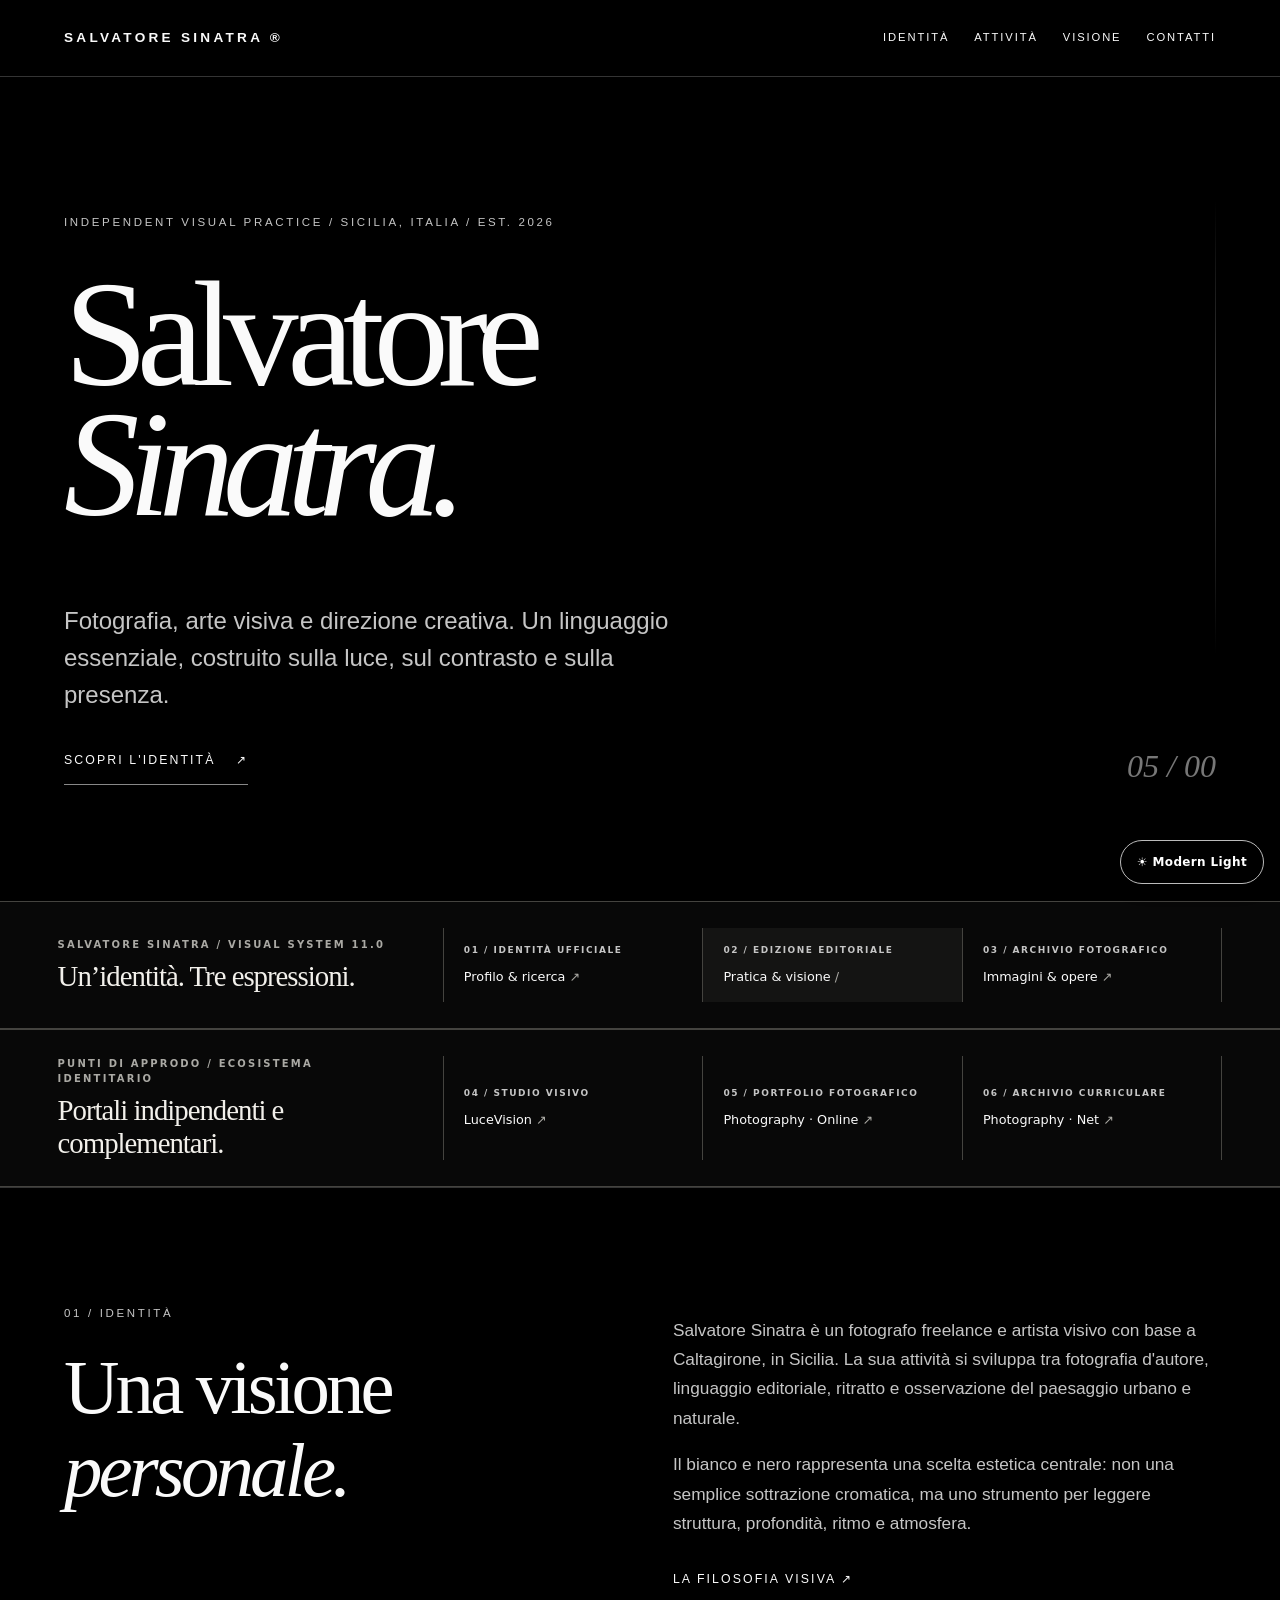
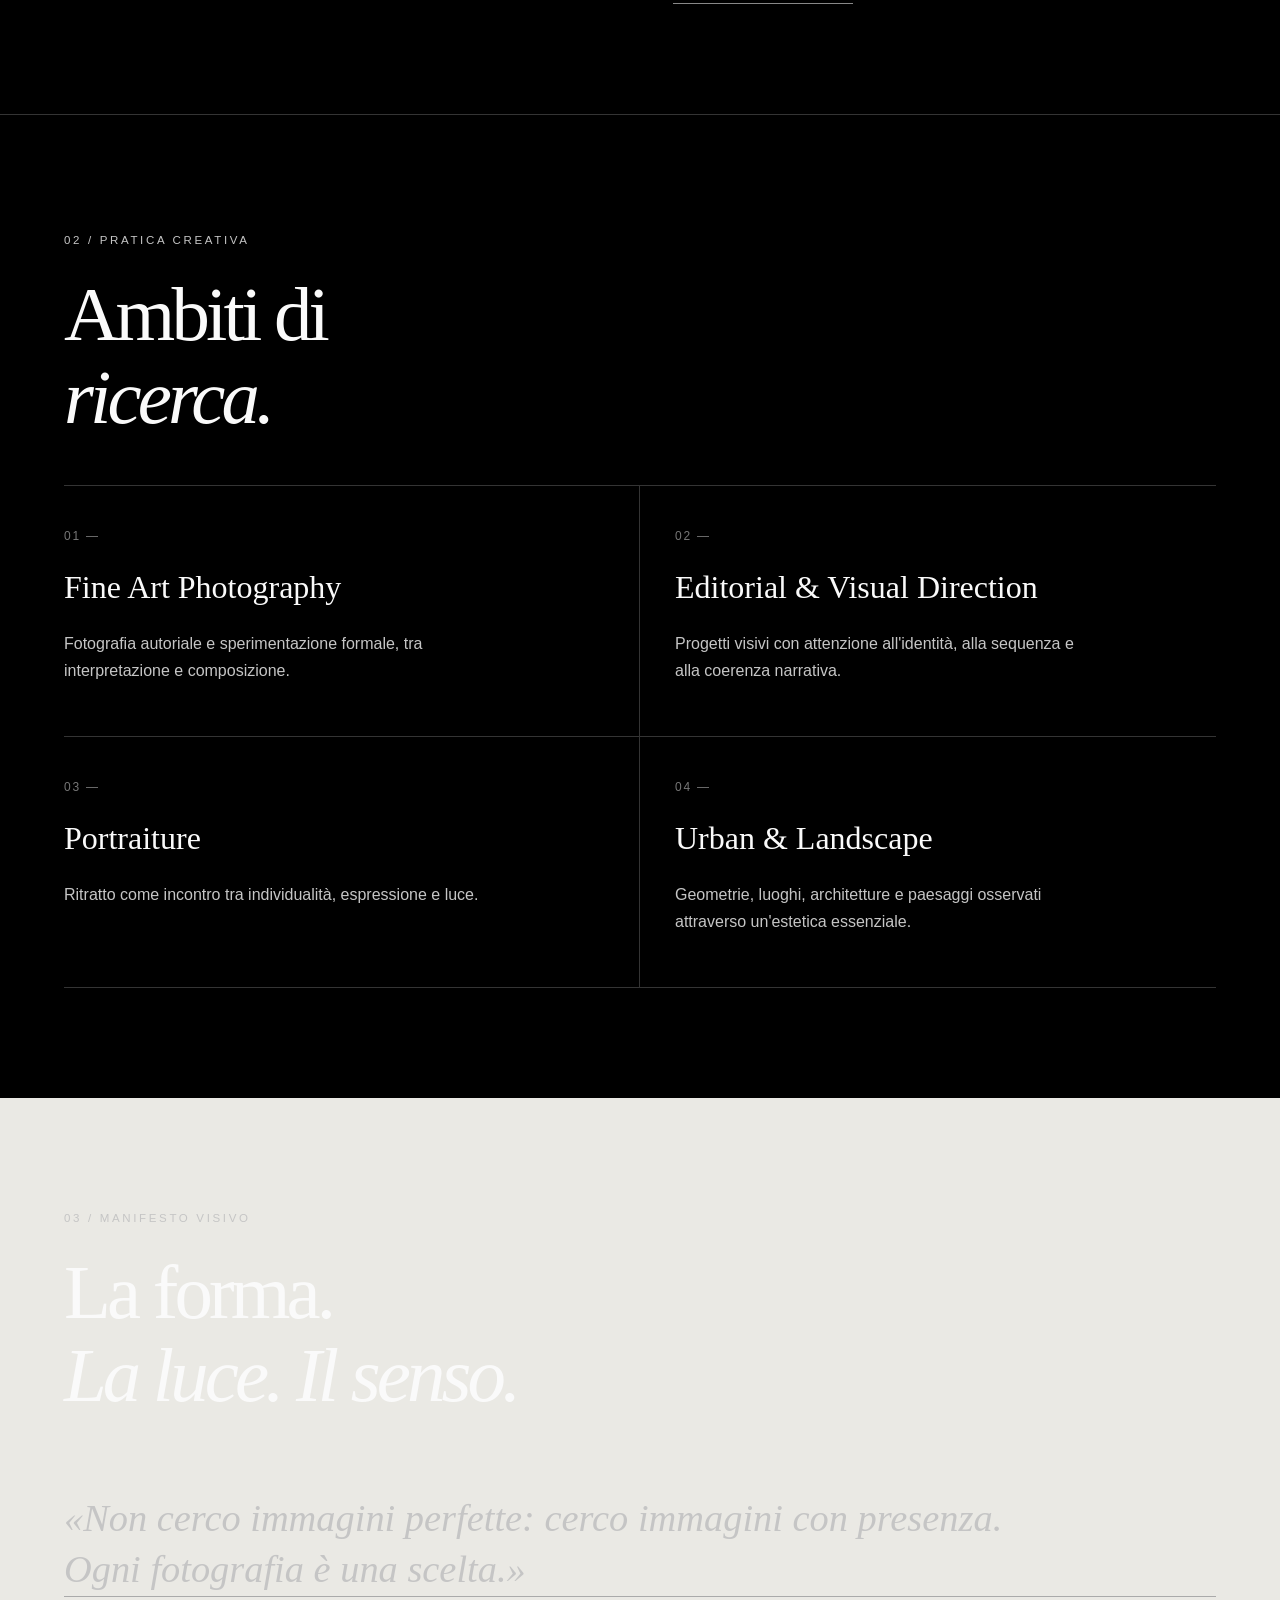
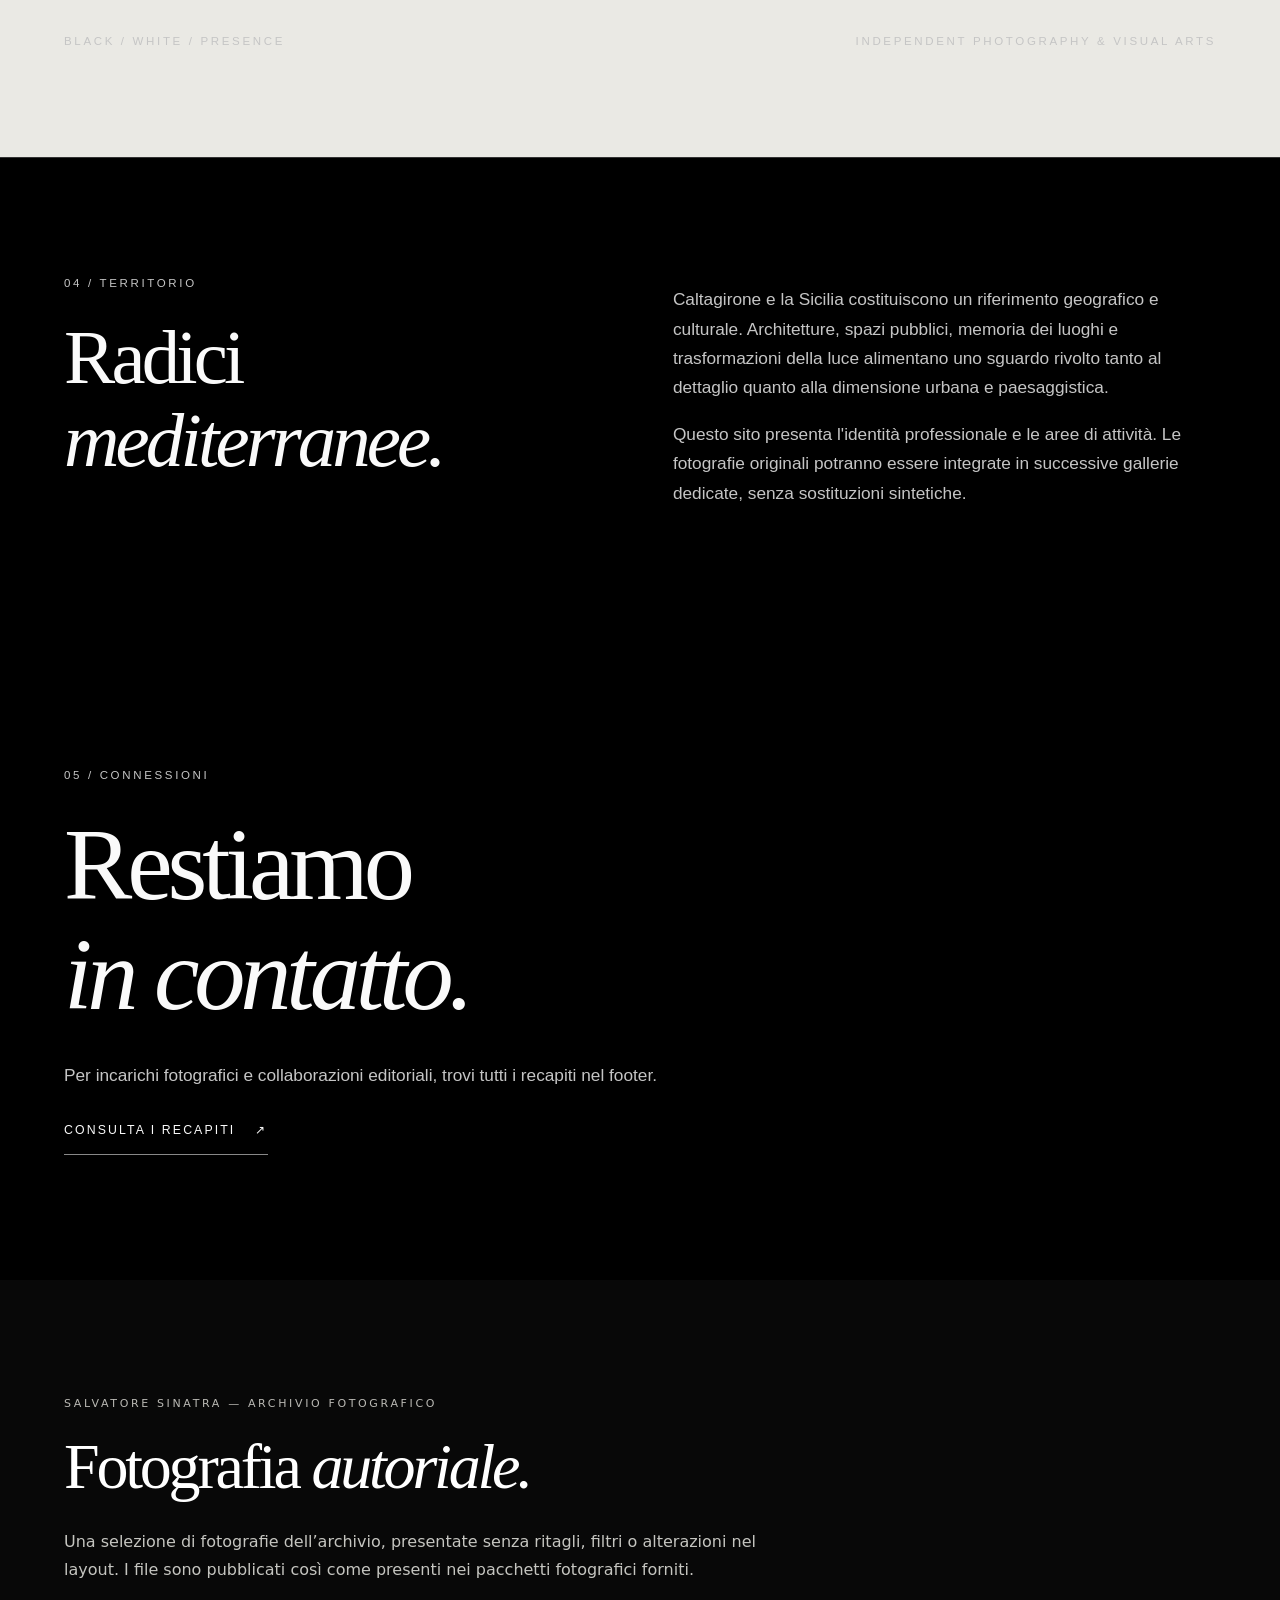
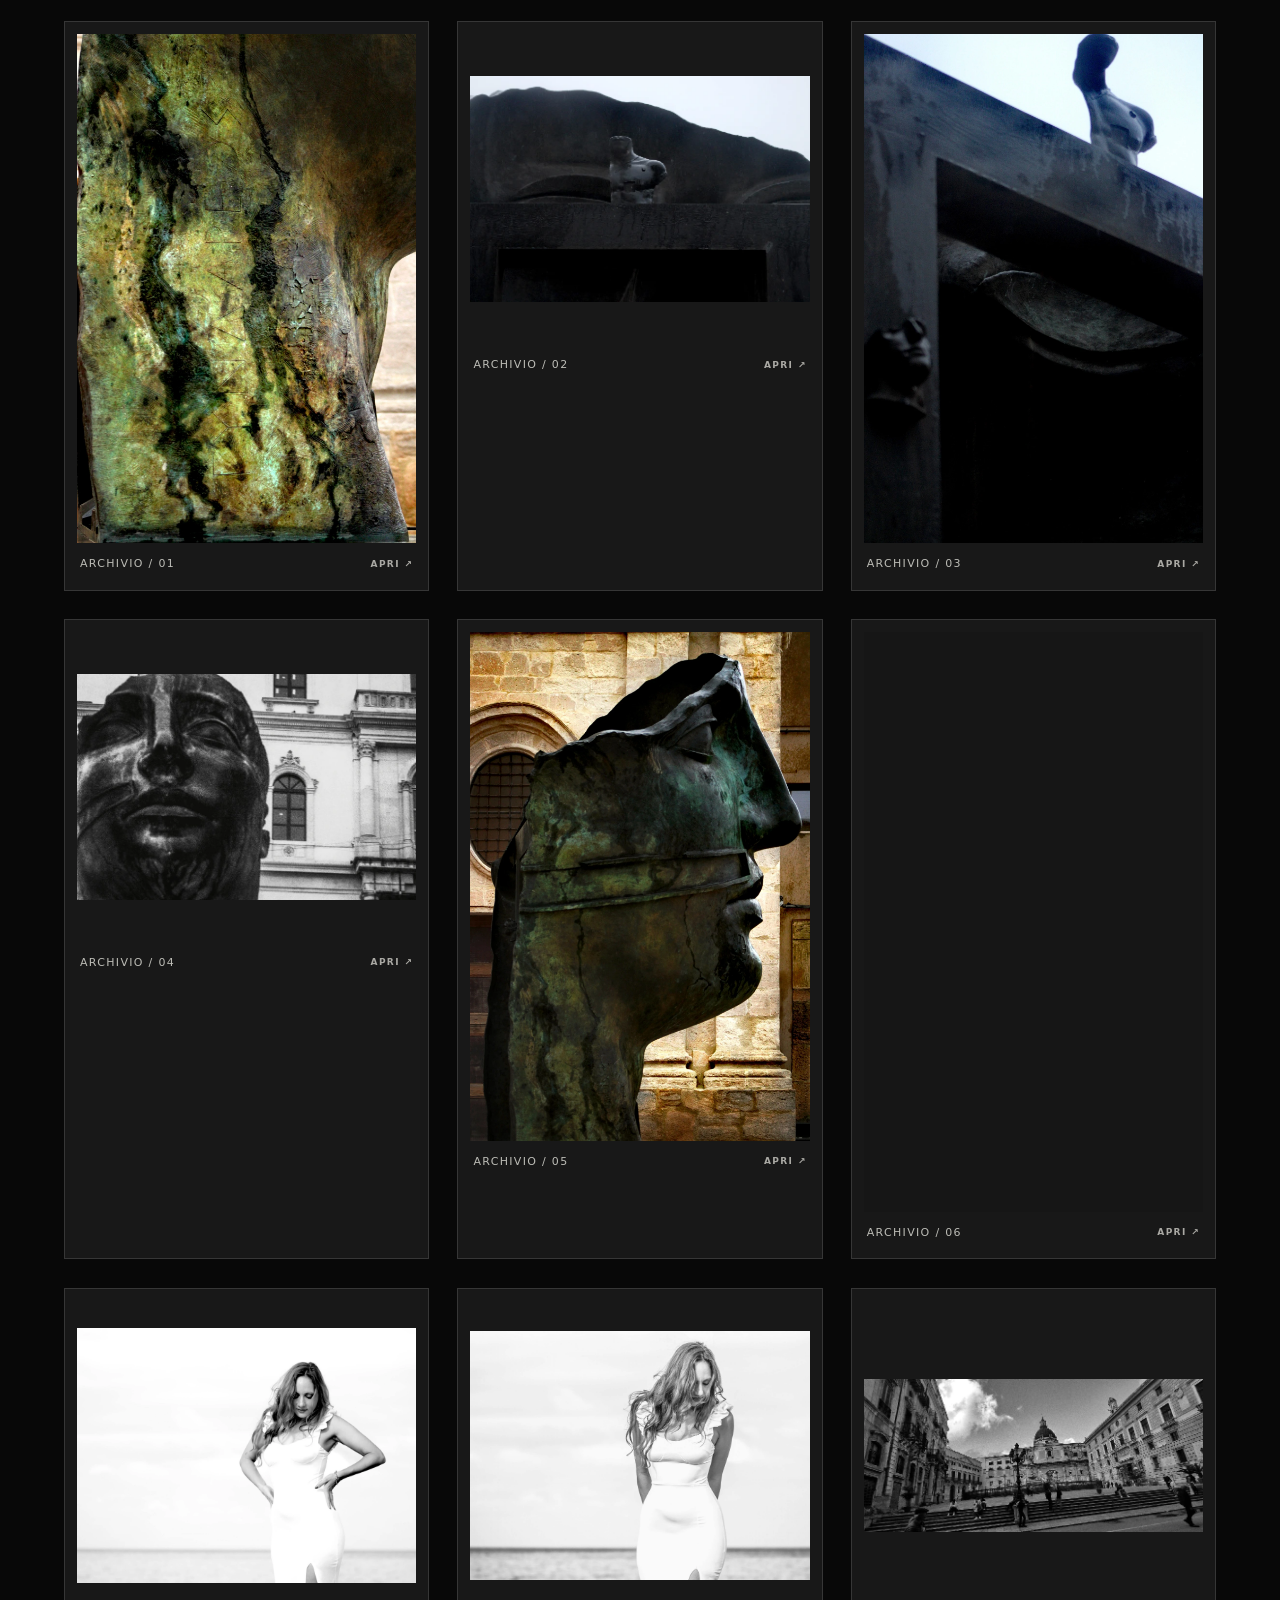
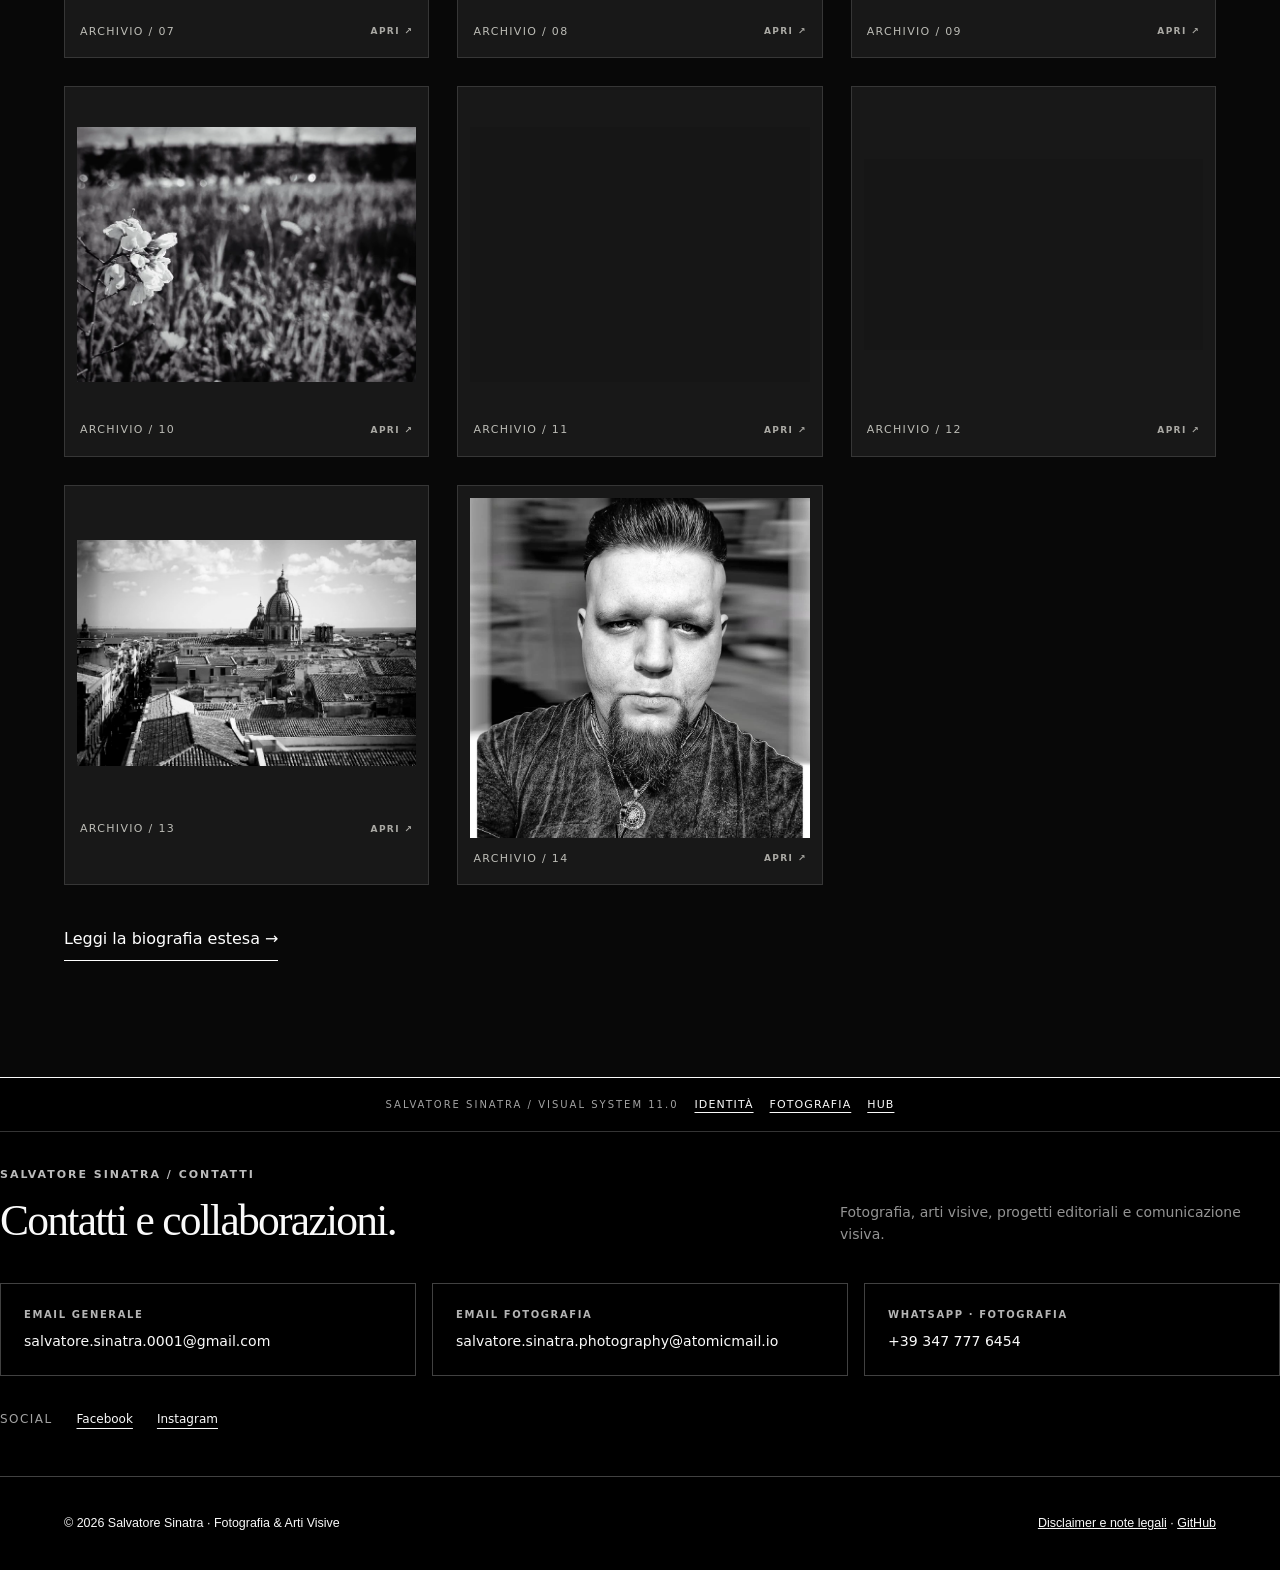
==== commit 23fac2c4: "Add keyboard skip link to editorial homepage" ====
--- a/index.html
+++ b/index.html
@@ -1,4 +1,4 @@
-<!doctype html><html lang="it"><head><meta charset="utf-8"><meta name="viewport" content="width=device-width,initial-scale=1"><meta name="theme-color" content="#080808"><meta name="description" content="Salvatore Sinatra, fotografo freelance e artista visivo in Sicilia. Fine art, ritratto, fotografia editoriale, bianco e nero e direzione visiva."><meta property="og:type" content="website"><meta property="og:locale" content="it_IT"><meta property="og:title" content="Salvatore Sinatra — Fotografia &amp; Arti Visive | Website 5.0"><meta property="og:description" content="Salvatore Sinatra, fotografo freelance e artista visivo in Sicilia. Fine art, ritratto, fotografia editoriale, bianco e nero e direzione visiva."><meta property="og:url" content="https://www.salvatore-sinatra.it/"><link rel="canonical" href="https://www.salvatore-sinatra.it/"><title>Salvatore Sinatra — Fotografia & Arti Visive | Website 5.0</title><style>:root{color-scheme:dark;--black:#080808;--white:#f1f0eb;--grey:#a5a5a0;--border:#303030}*{box-sizing:border-box}html{scroll-behavior:smooth}body{margin:0;background:var(--black);color:var(--white);font:16px/1.7 -apple-system,BlinkMacSystemFont,"Segoe UI",sans-serif}a{color:inherit}a:focus-visible{outline:2px solid #fff;outline-offset:5px}.shell{width:min(1380px,90%);margin:auto}.top{position:sticky;top:0;z-index:20;background:#080808ed;border-bottom:1px solid var(--border);backdrop-filter:blur(20px)}.top .shell{min-height:76px;display:flex;align-items:center;justify-content:space-between;gap:24px}.logo{text-decoration:none;font-weight:600;font-size:.85rem;letter-spacing:.24em}.nav{display:flex;gap:25px;flex-wrap:wrap}.nav a{text-decoration:none;font-size:.7rem;letter-spacing:.17em;text-transform:uppercase;color:var(--grey)}.nav a:hover{color:#fff}.tag{font-size:.72rem;text-transform:uppercase;letter-spacing:.23em;color:var(--grey)}.serif,h1,h2,h3{font-family:Georgia,"Times New Roman",serif;font-weight:400}h1{font-size:clamp(4.4rem,11.8vw,12rem);line-height:.86;letter-spacing:-.075em;margin:38px 0 48px}h1 em,h2 em{font-weight:400}h2{font-size:clamp(2.8rem,6vw,6rem);line-height:1.08;letter-spacing:-.05em;margin:22px 0 30px}h3{font-size:2rem;margin:12px 0}.hero{min-height:calc(100svh - 76px);display:flex;flex-direction:column;justify-content:center;padding:90px 0 70px;position:relative}.hero:after{content:"";position:absolute;right:0;top:15%;height:55%;width:1px;background:linear-gradient(transparent,#aaa,transparent);opacity:.4}.hero-bottom{display:flex;justify-content:space-between;align-items:end;gap:30px}.lead{font-size:clamp(1.12rem,2vw,1.5rem);line-height:1.55;max-width:610px;color:#cecec9}.counter{font:italic 2rem Georgia,serif;color:#777}.link{display:inline-flex;align-items:center;gap:20px;text-decoration:none;border-bottom:1px solid #888;padding:13px 0;font-size:.77rem;text-transform:uppercase;letter-spacing:.17em}.link:hover{border-color:white}.section{border-top:1px solid var(--border);padding:110px 0}.two{display:grid;grid-template-columns:1fr 1.1fr;gap:10%}.copy{font-size:1.08rem;color:#bdbdb8;max-width:710px}.quote{font:italic clamp(1.8rem,3vw,3rem)/1.35 Georgia,serif;max-width:970px;margin:75px 0 0}.index{color:#777;font-size:.75rem;letter-spacing:.15em}.services{display:grid;grid-template-columns:repeat(2,1fr);border-top:1px solid var(--border);margin-top:45px}.service{padding:35px 35px 35px 0;border-bottom:1px solid var(--border);min-height:210px}.service:nth-child(odd){border-right:1px solid var(--border)}.service:nth-child(even){padding-left:35px}.service p{color:var(--grey);max-width:420px}.band{background:#eae9e4;color:#101010;padding:105px 0}.band .tag{color:#555}.band .copy{color:#3c3c3c}.details{display:flex;justify-content:space-between;gap:25px;flex-wrap:wrap;padding-top:35px;border-top:1px solid #aaa}.contact{padding:125px 0}.contact h2{font-size:clamp(3.6rem,8vw,9rem)}.foot{border-top:1px solid var(--border);padding:35px 0;color:#92928e;font-size:.78rem}.foot .shell{display:flex;justify-content:space-between;flex-wrap:wrap;gap:20px}.foot a{color:#c3c3bd}.legal{max-width:850px;padding:95px 0 130px}.legal h1{font-size:clamp(3.4rem,7vw,7rem);line-height:1.05}.legal h2{font-size:2rem;margin-top:55px}.legal p{color:#bdbdb8}.legal ul{color:#bdbdb8}@media(max-width:760px){.top .shell{padding:20px 0;align-items:flex-start;flex-direction:column}.nav{gap:13px}.hero{min-height:70svh}.hero-bottom,.two{display:block}.counter{display:none}.section{padding:75px 0}.services{grid-template-columns:1fr}.service:nth-child(odd){border-right:0}.service:nth-child(even){padding-left:0}.band{padding:75px 0}}</style><meta name="design-system-version" content="11.0"><style id="ss-design-system-v10">:root{--ss10-black:#080808;--ss10-white:#f5f5f2;--ss10-muted:#a8a8a4;--ss10-border:#3b3b3b}html{scroll-behavior:smooth}body{font-kerning:normal;-webkit-font-smoothing:antialiased}img{max-width:100%;height:auto}img:not([width]):not([height]){object-fit:contain}a,button{transition:color .2s ease,border-color .2s ease,background-color .2s ease}a:focus-visible,button:focus-visible{outline:2px solid currentColor;outline-offset:4px}h1,h2,h3{text-wrap:balance}p{overflow-wrap:break-word}main{min-width:0}@media(prefers-reduced-motion:reduce){*,*::before,*::after{scroll-behavior:auto!important;animation-duration:.01ms!important;transition-duration:.01ms!important}}@media(max-width:600px){body{overflow-x:hidden}nav{max-width:100%;flex-wrap:wrap}}.ss-v10-signature{font:500 10px/1.5 system-ui,sans-serif;letter-spacing:.2em;text-transform:uppercase;opacity:.65}.ss-v10-links{display:flex;gap:16px;flex-wrap:wrap;align-items:center;justify-content:center;padding:18px 5%;border-top:1px solid currentColor;font:500 11px/1.6 system-ui,sans-serif;letter-spacing:.1em;text-transform:uppercase}.ss-v10-links a{text-decoration:underline;text-underline-offset:4px}.ss-v10-links a:hover{opacity:.65}</style>  <meta name="robots" content="index,follow,max-image-preview:large">
+<!doctype html><html lang="it"><head><meta charset="utf-8"><meta name="viewport" content="width=device-width,initial-scale=1"><meta name="theme-color" content="#080808"><meta name="description" content="Salvatore Sinatra, fotografo freelance e artista visivo in Sicilia. Fine art, ritratto, fotografia editoriale, bianco e nero e direzione visiva."><meta property="og:type" content="website"><meta property="og:locale" content="it_IT"><meta property="og:title" content="Salvatore Sinatra — Fotografia &amp; Arti Visive | Website 5.0"><meta property="og:description" content="Salvatore Sinatra, fotografo freelance e artista visivo in Sicilia. Fine art, ritratto, fotografia editoriale, bianco e nero e direzione visiva."><meta property="og:url" content="https://www.salvatore-sinatra.it/"><link rel="canonical" href="https://www.salvatore-sinatra.it/"><title>Salvatore Sinatra — Fotografia & Arti Visive | Website 5.0</title><style>:root{color-scheme:dark;--black:#080808;--white:#f1f0eb;--grey:#a5a5a0;--border:#303030}*{box-sizing:border-box}html{scroll-behavior:smooth}body{margin:0;background:var(--black);color:var(--white);font:16px/1.7 -apple-system,BlinkMacSystemFont,"Segoe UI",sans-serif}a{color:inherit}a:focus-visible{outline:2px solid #fff;outline-offset:5px}.shell{width:min(1380px,90%);margin:auto}.top{position:sticky;top:0;z-index:20;background:#080808ed;border-bottom:1px solid var(--border);backdrop-filter:blur(20px)}.top .shell{min-height:76px;display:flex;align-items:center;justify-content:space-between;gap:24px}.logo{text-decoration:none;font-weight:600;font-size:.85rem;letter-spacing:.24em}.nav{display:flex;gap:25px;flex-wrap:wrap}.nav a{text-decoration:none;font-size:.7rem;letter-spacing:.17em;text-transform:uppercase;color:var(--grey)}.nav a:hover{color:#fff}.tag{font-size:.72rem;text-transform:uppercase;letter-spacing:.23em;color:var(--grey)}.serif,h1,h2,h3{font-family:Georgia,"Times New Roman",serif;font-weight:400}h1{font-size:clamp(4.4rem,11.8vw,12rem);line-height:.86;letter-spacing:-.075em;margin:38px 0 48px}h1 em,h2 em{font-weight:400}h2{font-size:clamp(2.8rem,6vw,6rem);line-height:1.08;letter-spacing:-.05em;margin:22px 0 30px}h3{font-size:2rem;margin:12px 0}.hero{min-height:calc(100svh - 76px);display:flex;flex-direction:column;justify-content:center;padding:90px 0 70px;position:relative}.hero:after{content:"";position:absolute;right:0;top:15%;height:55%;width:1px;background:linear-gradient(transparent,#aaa,transparent);opacity:.4}.hero-bottom{display:flex;justify-content:space-between;align-items:end;gap:30px}.lead{font-size:clamp(1.12rem,2vw,1.5rem);line-height:1.55;max-width:610px;color:#cecec9}.counter{font:italic 2rem Georgia,serif;color:#777}.link{display:inline-flex;align-items:center;gap:20px;text-decoration:none;border-bottom:1px solid #888;padding:13px 0;font-size:.77rem;text-transform:uppercase;letter-spacing:.17em}.link:hover{border-color:white}.section{border-top:1px solid var(--border);padding:110px 0}.two{display:grid;grid-template-columns:1fr 1.1fr;gap:10%}.copy{font-size:1.08rem;color:#bdbdb8;max-width:710px}.quote{font:italic clamp(1.8rem,3vw,3rem)/1.35 Georgia,serif;max-width:970px;margin:75px 0 0}.index{color:#777;font-size:.75rem;letter-spacing:.15em}.services{display:grid;grid-template-columns:repeat(2,1fr);border-top:1px solid var(--border);margin-top:45px}.service{padding:35px 35px 35px 0;border-bottom:1px solid var(--border);min-height:210px}.service:nth-child(odd){border-right:1px solid var(--border)}.service:nth-child(even){padding-left:35px}.service p{color:var(--grey);max-width:420px}.band{background:#eae9e4;color:#101010;padding:105px 0}.band .tag{color:#555}.band .copy{color:#3c3c3c}.details{display:flex;justify-content:space-between;gap:25px;flex-wrap:wrap;padding-top:35px;border-top:1px solid #aaa}.contact{padding:125px 0}.contact h2{font-size:clamp(3.6rem,8vw,9rem)}.foot{border-top:1px solid var(--border);padding:35px 0;color:#92928e;font-size:.78rem}.foot .shell{display:flex;justify-content:space-between;flex-wrap:wrap;gap:20px}.foot a{color:#c3c3bd}.legal{max-width:850px;padding:95px 0 130px}.legal h1{font-size:clamp(3.4rem,7vw,7rem);line-height:1.05}.legal h2{font-size:2rem;margin-top:55px}.legal p{color:#bdbdb8}.legal ul{color:#bdbdb8}@media(max-width:760px){.top .shell{padding:20px 0;align-items:flex-start;flex-direction:column}.nav{gap:13px}.hero{min-height:70svh}.hero-bottom,.two{display:block}.counter{display:none}.section{padding:75px 0}.services{grid-template-columns:1fr}.service:nth-child(odd){border-right:0}.service:nth-child(even){padding-left:0}.band{padding:75px 0}}.skip-link{position:absolute;left:-9999px;top:1rem;z-index:100;background:#f1f0eb;color:#080808;padding:12px 18px;font-size:.85rem;text-decoration:none}.skip-link:focus{left:1rem;top:1rem}</style><meta name="design-system-version" content="11.0"><style id="ss-design-system-v10">:root{--ss10-black:#080808;--ss10-white:#f5f5f2;--ss10-muted:#a8a8a4;--ss10-border:#3b3b3b}html{scroll-behavior:smooth}body{font-kerning:normal;-webkit-font-smoothing:antialiased}img{max-width:100%;height:auto}img:not([width]):not([height]){object-fit:contain}a,button{transition:color .2s ease,border-color .2s ease,background-color .2s ease}a:focus-visible,button:focus-visible{outline:2px solid currentColor;outline-offset:4px}h1,h2,h3{text-wrap:balance}p{overflow-wrap:break-word}main{min-width:0}@media(prefers-reduced-motion:reduce){*,*::before,*::after{scroll-behavior:auto!important;animation-duration:.01ms!important;transition-duration:.01ms!important}}@media(max-width:600px){body{overflow-x:hidden}nav{max-width:100%;flex-wrap:wrap}}.ss-v10-signature{font:500 10px/1.5 system-ui,sans-serif;letter-spacing:.2em;text-transform:uppercase;opacity:.65}.ss-v10-links{display:flex;gap:16px;flex-wrap:wrap;align-items:center;justify-content:center;padding:18px 5%;border-top:1px solid currentColor;font:500 11px/1.6 system-ui,sans-serif;letter-spacing:.1em;text-transform:uppercase}.ss-v10-links a{text-decoration:underline;text-underline-offset:4px}.ss-v10-links a:hover{opacity:.65}</style>  <meta name="robots" content="index,follow,max-image-preview:large">
   <meta property="og:site_name" content="Salvatore Sinatra">
   <meta property="og:image" content="https://www.salvatore-sinatra.it/assets/photos/1000022959.webp">
   <meta name="twitter:card" content="summary_large_image">
@@ -6,7 +6,7 @@
   <meta name="twitter:description" content="Salvatore Sinatra, fotografo freelance e artista visivo in Sicilia. Fine art, ritratto, fotografia editoriale, bianco e nero e direzione visiva.">
   <meta name="twitter:image" content="https://www.salvatore-sinatra.it/assets/photos/1000022959.webp">
   <script type="application/ld+json">{"@context":"https://schema.org","@type":"WebSite","name":"Salvatore Sinatra — Fotografia & Arti Visive | Website 5.0","url":"https://www.salvatore-sinatra.it/","description":"Salvatore Sinatra, fotografo freelance e artista visivo in Sicilia. Fine art, ritratto, fotografia editoriale, bianco e nero e direzione visiva.","inLanguage":"it-IT"}</script>
-<link rel="stylesheet" href="assets/ss-visual-theme.css"><link rel="stylesheet" href="assets/ss-editorial-v11.css"><link rel="stylesheet" href="assets/ss-contact-footer.css"></head><body><header class="top"><div class="shell"><a class="logo" href="/">SALVATORE SINATRA <span aria-hidden="true">®</span></a><nav class="nav" aria-label="Navigazione principale"><a href="/#identita">Identità</a><a href="/#attivita">Attività</a><a href="/#visione">Visione</a><a href="/#contatti">Contatti</a></nav></div></header><main><section class="hero shell"><span class="tag">Independent visual practice / Sicilia, Italia / Est. 2026</span><h1>Salvatore<br><em>Sinatra.</em></h1><div class="hero-bottom"><div><p class="lead">Fotografia, arte visiva e direzione creativa. Un linguaggio essenziale, costruito sulla luce, sul contrasto e sulla presenza.</p><a class="link" href="#identita">Scopri l'identità <span aria-hidden="true">↗</span></a></div><span class="counter">05 / 00</span></div></section><aside class="ss11-network" aria-label="Sistema editoriale e siti di Salvatore Sinatra"><div class="ss11-network__heading"><span class="ss11-network__eyebrow">SALVATORE SINATRA / VISUAL SYSTEM 11.0</span><strong>Un’identità. Tre espressioni.</strong></div><nav class="ss11-network__links" aria-label="Naviga tra i siti identitari"><a class="ss11-network__link" href="https://www.salvatoresinatra.it/"><small>01 / IDENTITÀ UFFICIALE</small><span>Profilo & ricerca</span></a><a class="ss11-network__link" href="https://www.salvatore-sinatra.it/" aria-current="page"><small>02 / EDIZIONE EDITORIALE</small><span>Pratica & visione</span></a><a class="ss11-network__link" href="https://www.salvatoresinatraphotography.it/"><small>03 / ARCHIVIO FOTOGRAFICO</small><span>Immagini & opere</span></a></nav></aside><aside class="ss11-network" aria-label="Altri siti autonomi di Salvatore Sinatra"><div class="ss11-network__heading"><span class="ss11-network__eyebrow">PUNTI DI APPRODO / ECOSISTEMA IDENTITARIO</span><strong>Portali indipendenti e complementari.</strong></div><nav class="ss11-network__links" aria-label="Altri punti di approdo di Salvatore Sinatra"><a class="ss11-network__link" href="https://www.lucevision.it/"><small>04 / STUDIO VISIVO</small><span>LuceVision</span></a><a class="ss11-network__link" href="https://www.salvatoresinatraphotography.online/"><small>05 / PORTFOLIO FOTOGRAFICO</small><span>Photography · Online</span></a><a class="ss11-network__link" href="https://www.salvatoresinatraphotography.net/"><small>06 / ARCHIVIO CURRICULARE</small><span>Photography · Net</span></a></nav></aside><section class="section" id="identita"><div class="shell two"><div><span class="tag">01 / Identità</span><h2>Una visione<br><em>personale.</em></h2></div><div class="copy"><p>Salvatore Sinatra è un fotografo freelance e artista visivo con base a Caltagirone, in Sicilia. La sua attività si sviluppa tra fotografia d'autore, linguaggio editoriale, ritratto e osservazione del paesaggio urbano e naturale.</p><p>Il bianco e nero rappresenta una scelta estetica centrale: non una semplice sottrazione cromatica, ma uno strumento per leggere struttura, profondità, ritmo e atmosfera.</p><a class="link" href="#visione">La filosofia visiva ↗</a></div></div></section><section class="section" id="attivita"><div class="shell"><span class="tag">02 / Pratica creativa</span><h2>Ambiti di<br><em>ricerca.</em></h2><div class="services"><article class="service"><span class="index">01 —</span><h3>Fine Art Photography</h3><p>Fotografia autoriale e sperimentazione formale, tra interpretazione e composizione.</p></article><article class="service"><span class="index">02 —</span><h3>Editorial & Visual Direction</h3><p>Progetti visivi con attenzione all'identità, alla sequenza e alla coerenza narrativa.</p></article><article class="service"><span class="index">03 —</span><h3>Portraiture</h3><p>Ritratto come incontro tra individualità, espressione e luce.</p></article><article class="service"><span class="index">04 —</span><h3>Urban & Landscape</h3><p>Geometrie, luoghi, architetture e paesaggi osservati attraverso un'estetica essenziale.</p></article></div></div></section><section class="band" id="visione"><div class="shell"><span class="tag">03 / Manifesto visivo</span><h2>La forma.<br><em>La luce. Il senso.</em></h2><p class="quote">«Non cerco immagini perfette: cerco immagini con presenza. Ogni fotografia è una scelta.»</p><div class="details"><span class="tag">Black / White / Presence</span><span class="tag">Independent photography & visual arts</span></div></div></section><section class="section"><div class="shell two"><div><span class="tag">04 / Territorio</span><h2>Radici<br><em>mediterranee.</em></h2></div><div class="copy"><p>Caltagirone e la Sicilia costituiscono un riferimento geografico e culturale. Architetture, spazi pubblici, memoria dei luoghi e trasformazioni della luce alimentano uno sguardo rivolto tanto al dettaglio quanto alla dimensione urbana e paesaggistica.</p><p>Questo sito presenta l'identità professionale e le aree di attività. Le fotografie originali potranno essere integrate in successive gallerie dedicate, senza sostituzioni sintetiche.</p></div></div></section><section class="contact shell" id="contatti"><span class="tag">05 / Connessioni</span><h2>Restiamo<br><em>in contatto.</em></h2><p class="copy">Per incarichi fotografici e collaborazioni editoriali, trovi tutti i recapiti nel footer.</p><a class="link" href="#contatti-unificati">Consulta i recapiti <span aria-hidden="true">↗</span></a></section><style id="ss-photo-gallery-style-v10">
+<link rel="stylesheet" href="assets/ss-visual-theme.css"><link rel="stylesheet" href="assets/ss-editorial-v11.css"><link rel="stylesheet" href="assets/ss-contact-footer.css"></head><body><a class="skip-link" href="#main-content">Vai al contenuto</a><header class="top"><div class="shell"><a class="logo" href="/">SALVATORE SINATRA <span aria-hidden="true">®</span></a><nav class="nav" aria-label="Navigazione principale"><a href="/#identita">Identità</a><a href="/#attivita">Attività</a><a href="/#visione">Visione</a><a href="/#contatti">Contatti</a></nav></div></header><main id="main-content"><section class="hero shell"><span class="tag">Independent visual practice / Sicilia, Italia / Est. 2026</span><h1>Salvatore<br><em>Sinatra.</em></h1><div class="hero-bottom"><div><p class="lead">Fotografia, arte visiva e direzione creativa. Un linguaggio essenziale, costruito sulla luce, sul contrasto e sulla presenza.</p><a class="link" href="#identita">Scopri l'identità <span aria-hidden="true">↗</span></a></div><span class="counter">05 / 00</span></div></section><aside class="ss11-network" aria-label="Sistema editoriale e siti di Salvatore Sinatra"><div class="ss11-network__heading"><span class="ss11-network__eyebrow">SALVATORE SINATRA / VISUAL SYSTEM 11.0</span><strong>Un’identità. Tre espressioni.</strong></div><nav class="ss11-network__links" aria-label="Naviga tra i siti identitari"><a class="ss11-network__link" href="https://www.salvatoresinatra.it/"><small>01 / IDENTITÀ UFFICIALE</small><span>Profilo & ricerca</span></a><a class="ss11-network__link" href="https://www.salvatore-sinatra.it/" aria-current="page"><small>02 / EDIZIONE EDITORIALE</small><span>Pratica & visione</span></a><a class="ss11-network__link" href="https://www.salvatoresinatraphotography.it/"><small>03 / ARCHIVIO FOTOGRAFICO</small><span>Immagini & opere</span></a></nav></aside><aside class="ss11-network" aria-label="Altri siti autonomi di Salvatore Sinatra"><div class="ss11-network__heading"><span class="ss11-network__eyebrow">PUNTI DI APPRODO / ECOSISTEMA IDENTITARIO</span><strong>Portali indipendenti e complementari.</strong></div><nav class="ss11-network__links" aria-label="Altri punti di approdo di Salvatore Sinatra"><a class="ss11-network__link" href="https://www.lucevision.it/"><small>04 / STUDIO VISIVO</small><span>LuceVision</span></a><a class="ss11-network__link" href="https://www.salvatoresinatraphotography.online/"><small>05 / PORTFOLIO FOTOGRAFICO</small><span>Photography · Online</span></a><a class="ss11-network__link" href="https://www.salvatoresinatraphotography.net/"><small>06 / ARCHIVIO CURRICULARE</small><span>Photography · Net</span></a></nav></aside><section class="section" id="identita"><div class="shell two"><div><span class="tag">01 / Identità</span><h2>Una visione<br><em>personale.</em></h2></div><div class="copy"><p>Salvatore Sinatra è un fotografo freelance e artista visivo con base a Caltagirone, in Sicilia. La sua attività si sviluppa tra fotografia d'autore, linguaggio editoriale, ritratto e osservazione del paesaggio urbano e naturale.</p><p>Il bianco e nero rappresenta una scelta estetica centrale: non una semplice sottrazione cromatica, ma uno strumento per leggere struttura, profondità, ritmo e atmosfera.</p><a class="link" href="#visione">La filosofia visiva ↗</a></div></div></section><section class="section" id="attivita"><div class="shell"><span class="tag">02 / Pratica creativa</span><h2>Ambiti di<br><em>ricerca.</em></h2><div class="services"><article class="service"><span class="index">01 —</span><h3>Fine Art Photography</h3><p>Fotografia autoriale e sperimentazione formale, tra interpretazione e composizione.</p></article><article class="service"><span class="index">02 —</span><h3>Editorial & Visual Direction</h3><p>Progetti visivi con attenzione all'identità, alla sequenza e alla coerenza narrativa.</p></article><article class="service"><span class="index">03 —</span><h3>Portraiture</h3><p>Ritratto come incontro tra individualità, espressione e luce.</p></article><article class="service"><span class="index">04 —</span><h3>Urban & Landscape</h3><p>Geometrie, luoghi, architetture e paesaggi osservati attraverso un'estetica essenziale.</p></article></div></div></section><section class="band" id="visione"><div class="shell"><span class="tag">03 / Manifesto visivo</span><h2>La forma.<br><em>La luce. Il senso.</em></h2><p class="quote">«Non cerco immagini perfette: cerco immagini con presenza. Ogni fotografia è una scelta.»</p><div class="details"><span class="tag">Black / White / Presence</span><span class="tag">Independent photography & visual arts</span></div></div></section><section class="section"><div class="shell two"><div><span class="tag">04 / Territorio</span><h2>Radici<br><em>mediterranee.</em></h2></div><div class="copy"><p>Caltagirone e la Sicilia costituiscono un riferimento geografico e culturale. Architetture, spazi pubblici, memoria dei luoghi e trasformazioni della luce alimentano uno sguardo rivolto tanto al dettaglio quanto alla dimensione urbana e paesaggistica.</p><p>Questo sito presenta l'identità professionale e le aree di attività. Le fotografie originali potranno essere integrate in successive gallerie dedicate, senza sostituzioni sintetiche.</p></div></div></section><section class="contact shell" id="contatti"><span class="tag">05 / Connessioni</span><h2>Restiamo<br><em>in contatto.</em></h2><p class="copy">Per incarichi fotografici e collaborazioni editoriali, trovi tutti i recapiti nel footer.</p><a class="link" href="#contatti-unificati">Consulta i recapiti <span aria-hidden="true">↗</span></a></section><style id="ss-photo-gallery-style-v10">
 #ss-photo-gallery-v10{padding:clamp(50px,9vw,120px) 5vw;background:#101010;color:#f4f3ef;font-family:system-ui,-apple-system,BlinkMacSystemFont,"Segoe UI",sans-serif}
 #ss-photo-gallery-v10 .ss-gallery-inner{max-width:1400px;margin:auto}
 #ss-photo-gallery-v10 .ss-photo-overline{font-size:11px;letter-spacing:.24em;text-transform:uppercase;color:#bab9b4}
